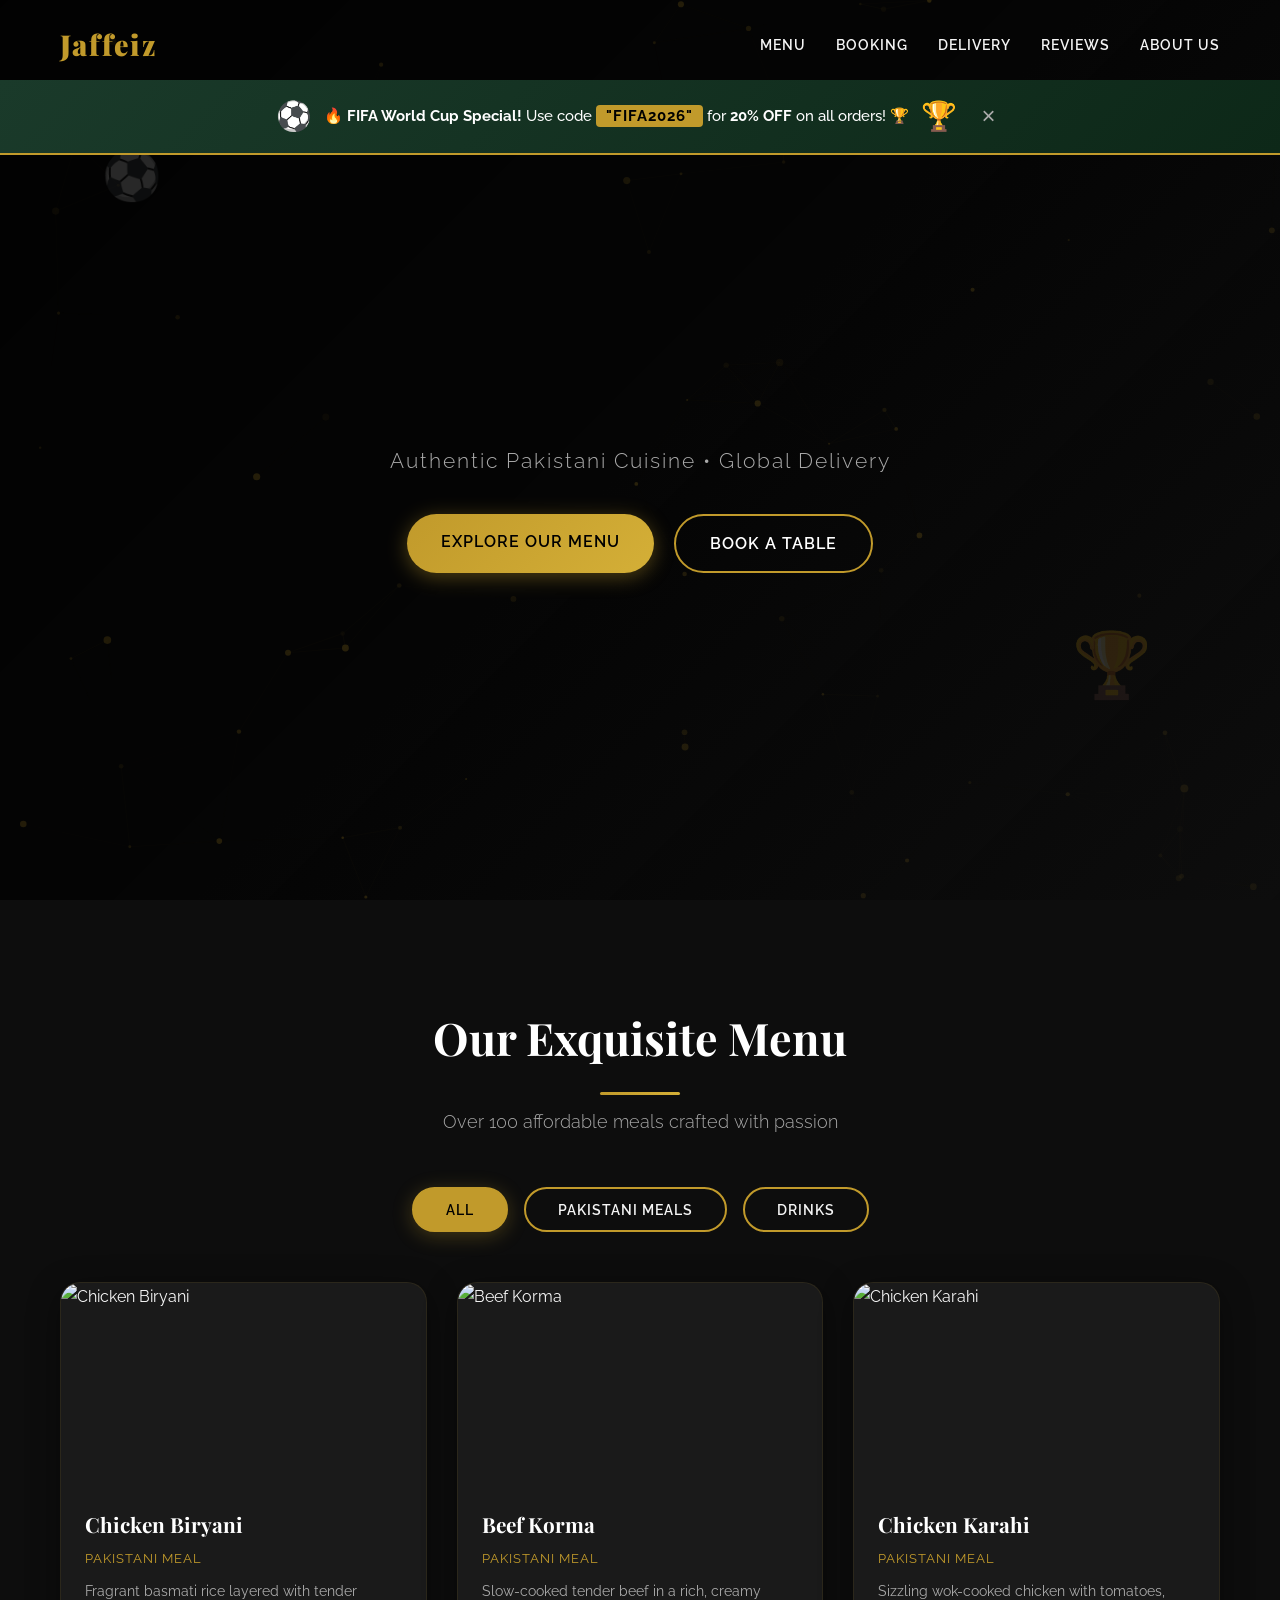
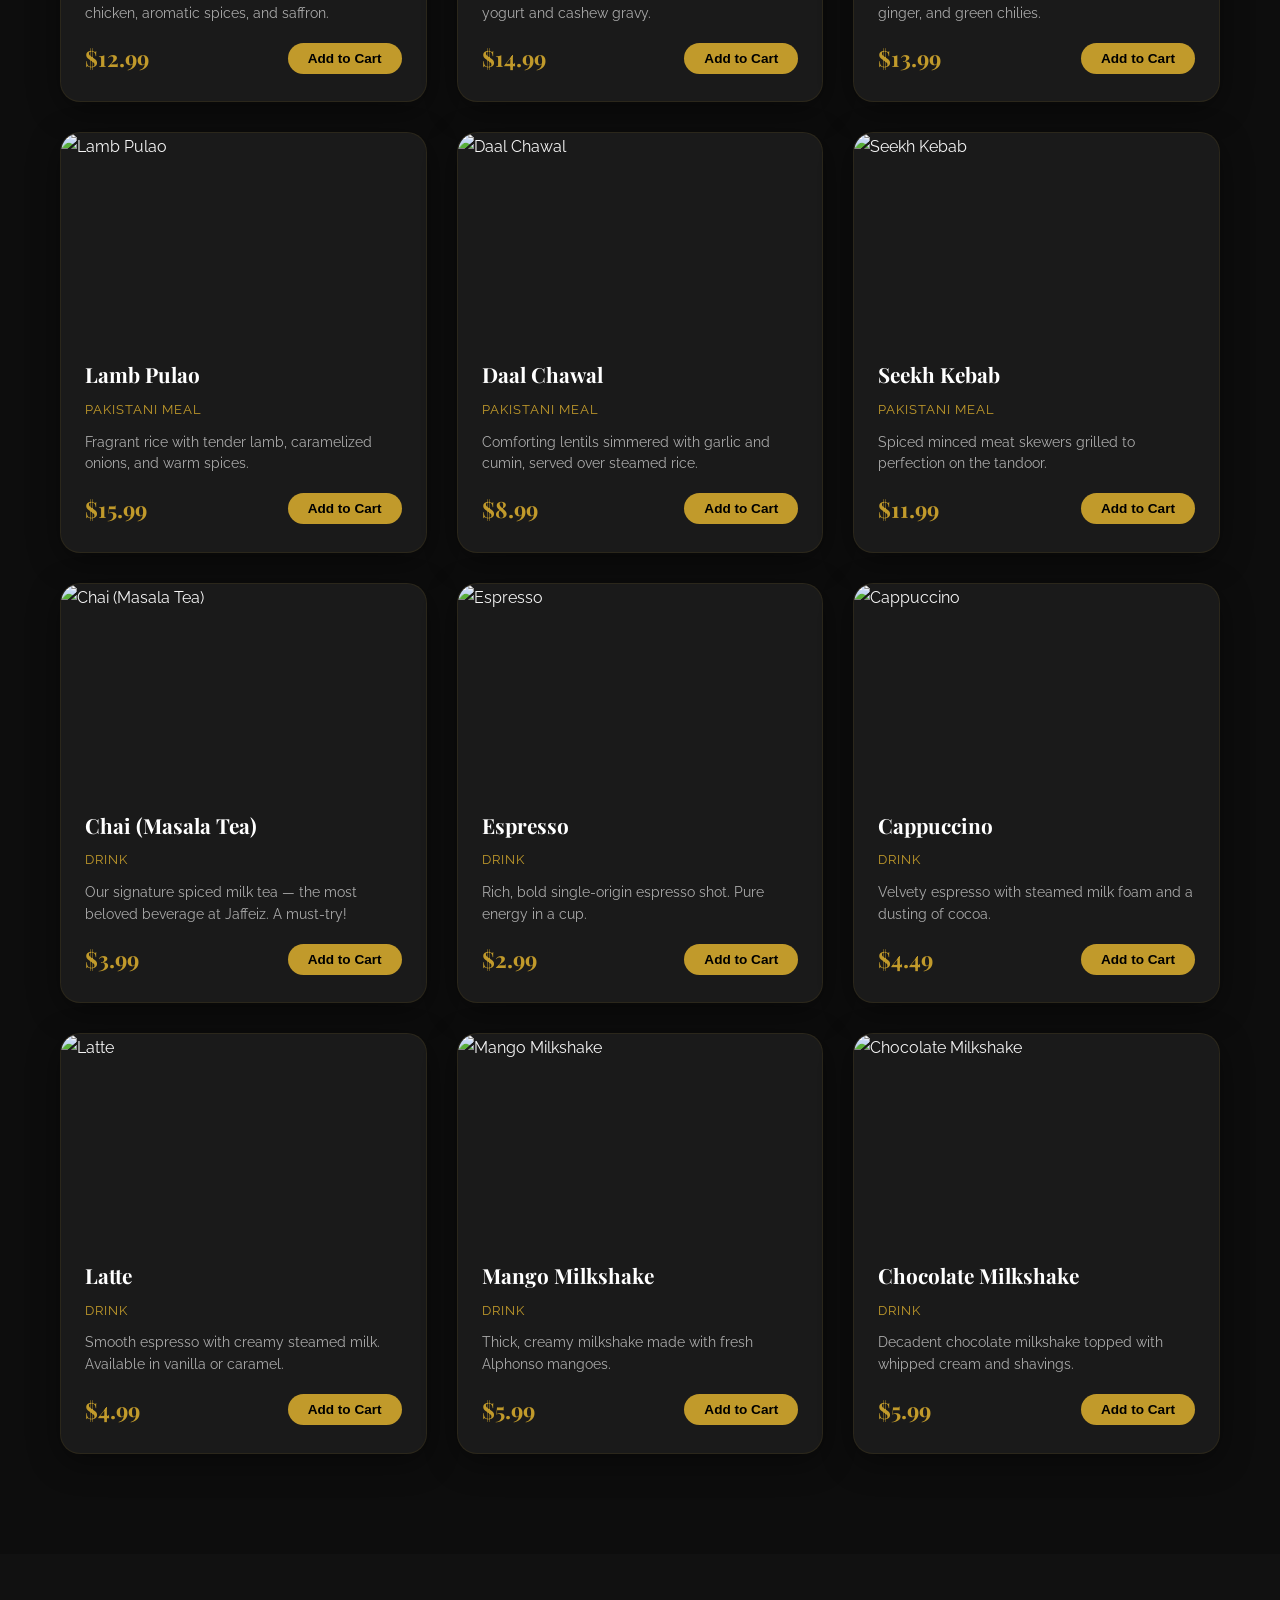
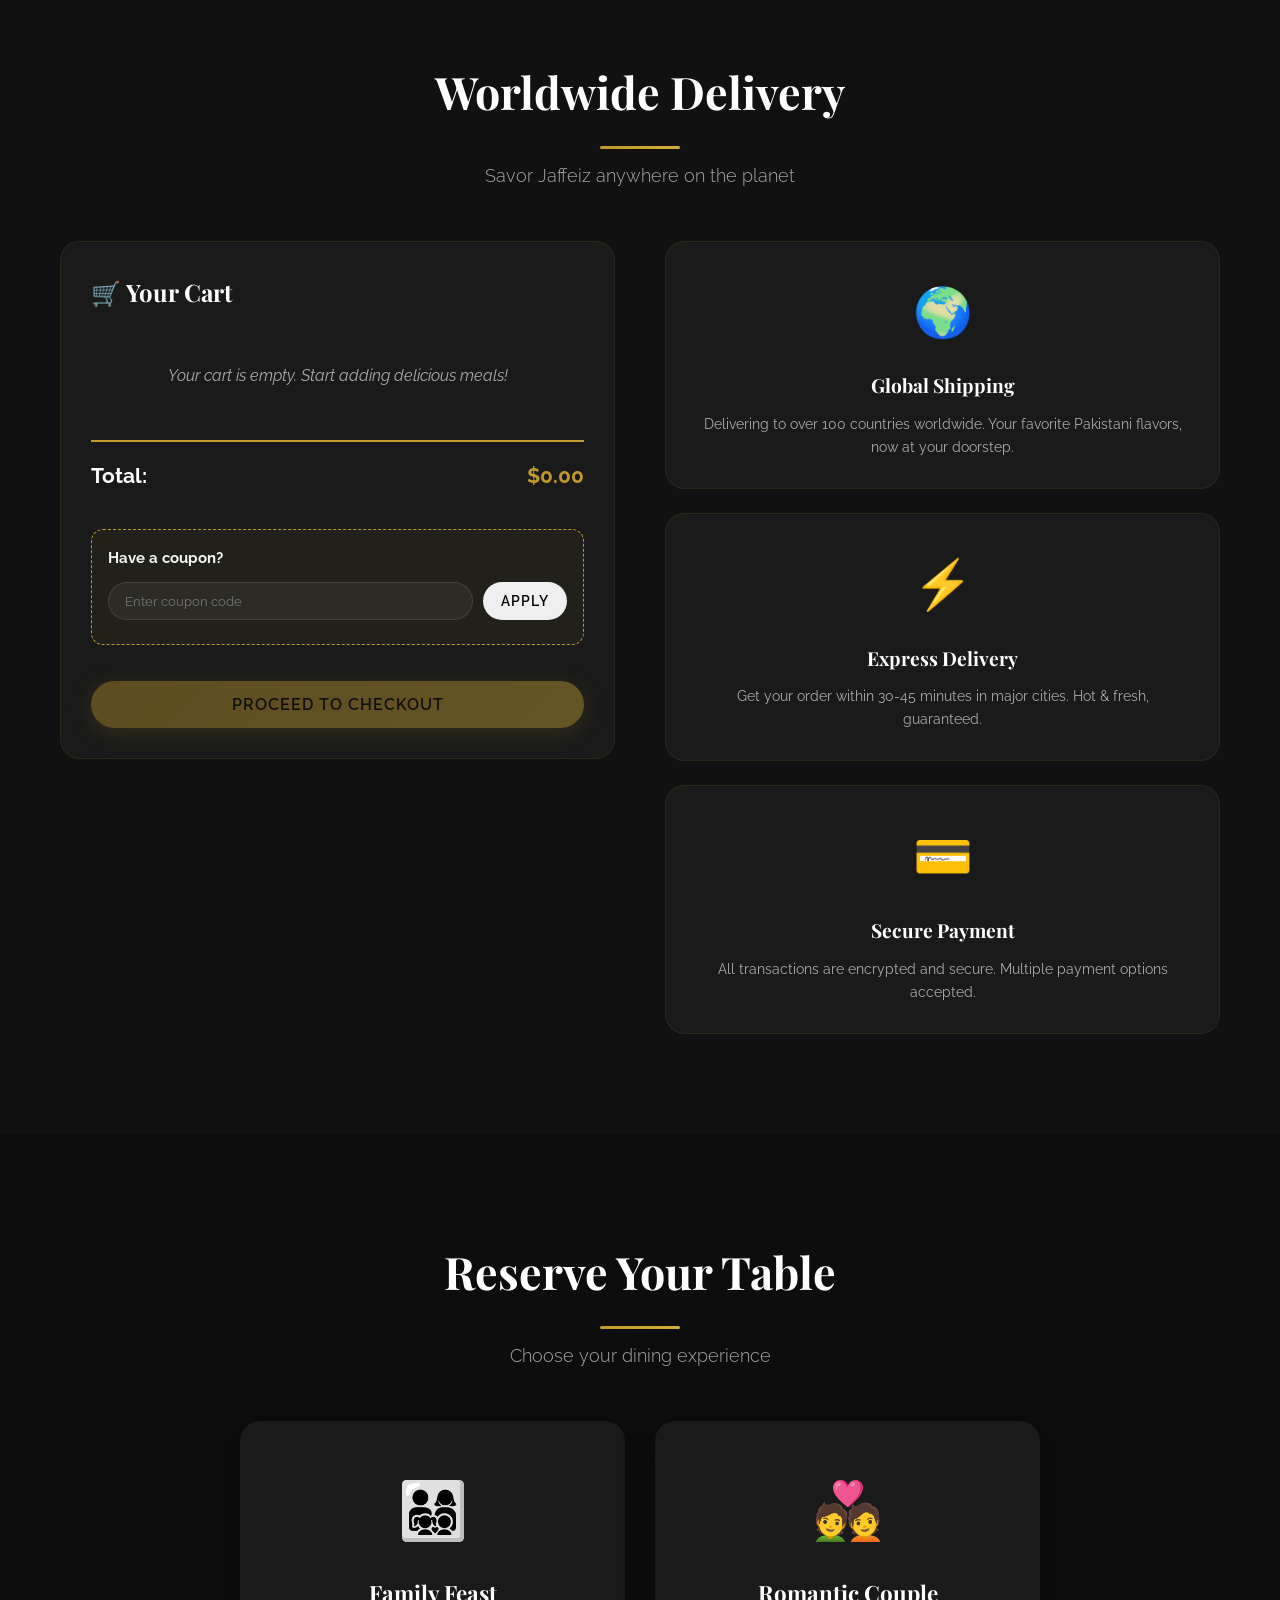
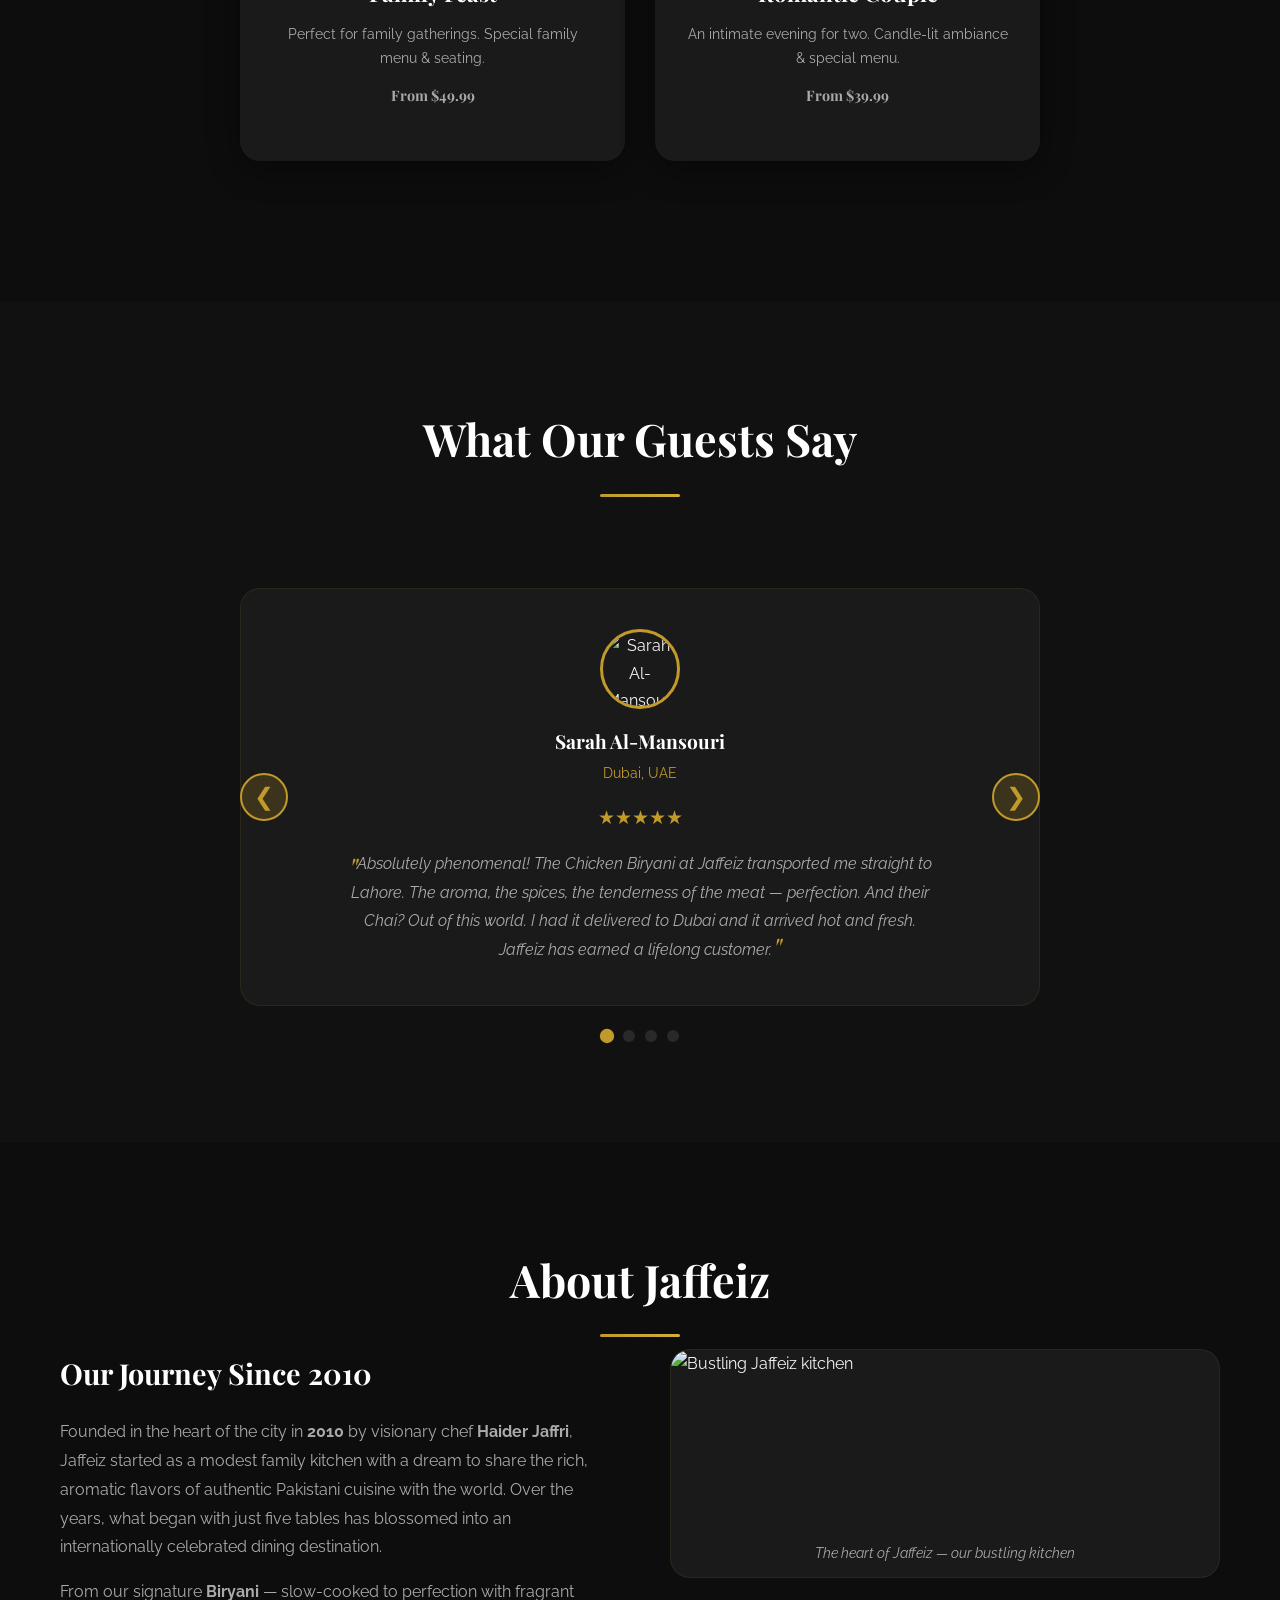
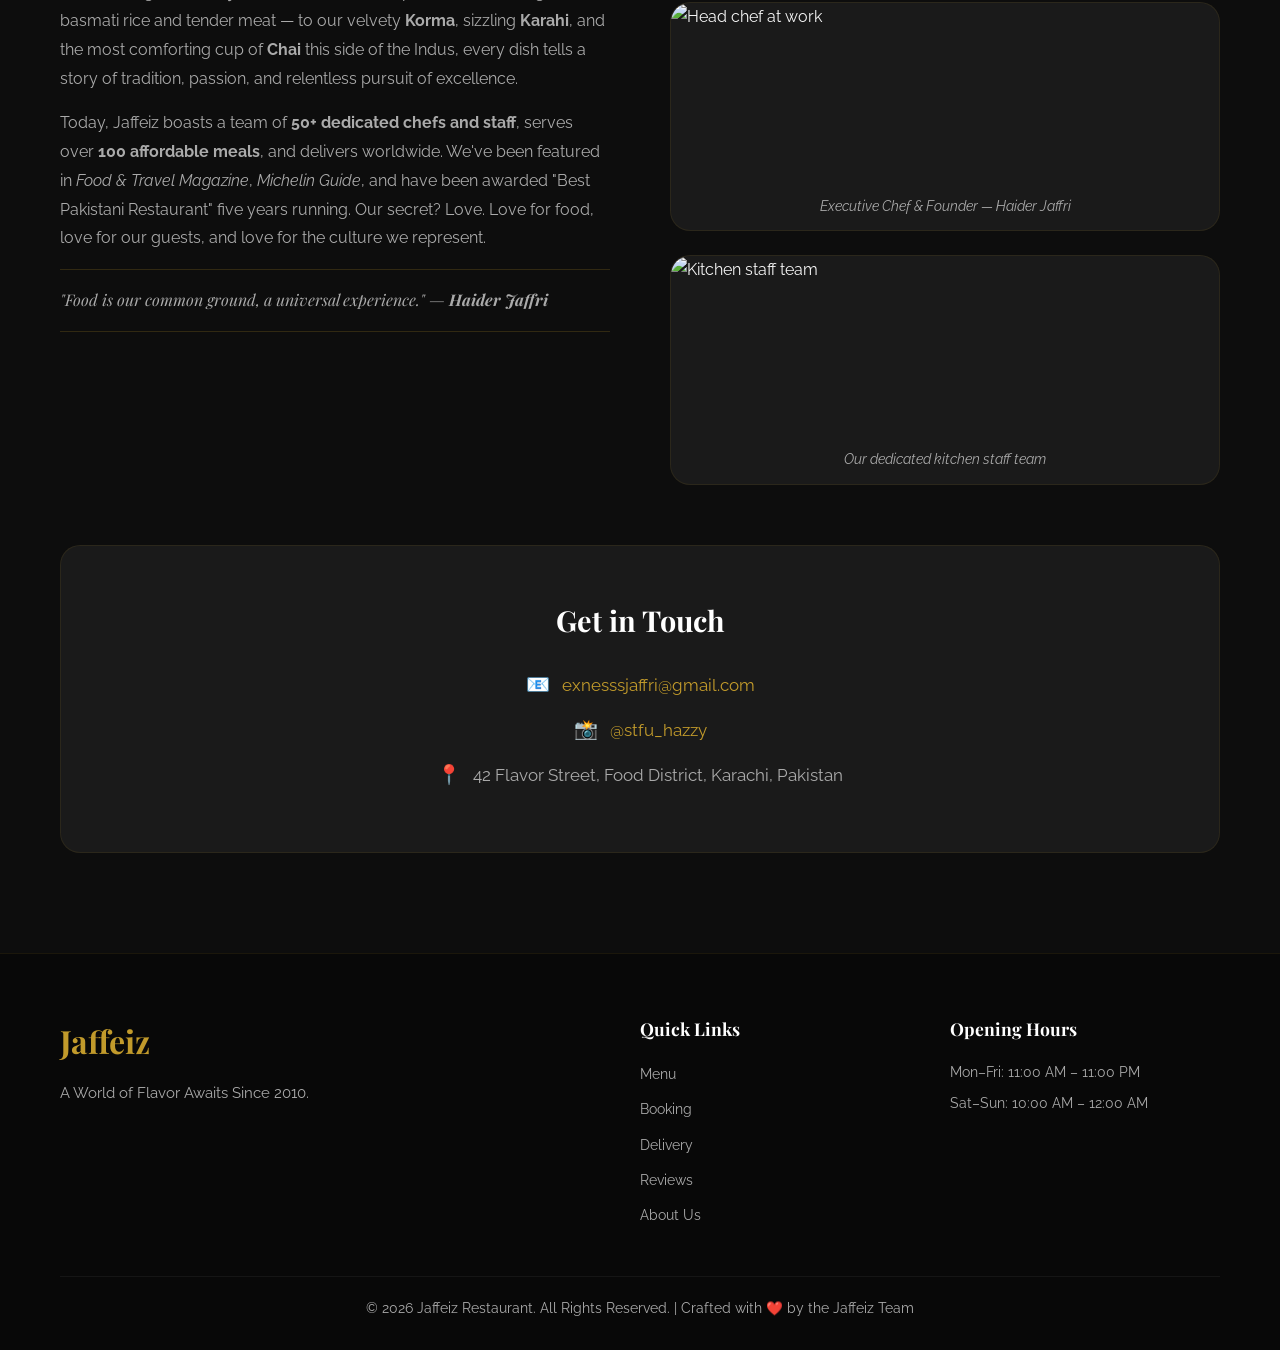
==== index.html @ b6e76df7 "my portfolio" ====
<!DOCTYPE html>
<html lang="en">
<head>
    <meta charset="UTF-8">
    <meta name="viewport" content="width=device-width, initial-scale=1.0">
    <title>Jaffeiz – A World of Flavor Awaits</title>
    <!-- Link to external CSS -->
    <link rel="stylesheet" href="styles.css">
    <!-- Google Fonts for elegant typography -->
    <link rel="preconnect" href="https://fonts.googleapis.com">
    <link rel="preconnect" href="https://fonts.gstatic.com" crossorigin>
    <link href="https://fonts.googleapis.com/css2?family=Playfair+Display:wght@400;700;900&family=Raleway:wght@300;400;600;700&display=swap" rel="stylesheet">
</head>
<body>

    <!-- ============================================================ -->
    <!-- 1. LOADING SCREEN                                             -->
    <!-- ============================================================ -->
    <div id="loading-screen">
        <div class="loader-content">
            <div class="loader-logo">Jaffeiz</div>
            <div class="loader-spinner"></div>
            <p class="loader-text">Serving up excellence...</p>
        </div>
    </div>

    <!-- ============================================================ -->
    <!-- 2. PARTICLE BACKGROUND (Canvas)                               -->
    <!-- ============================================================ -->
    <canvas id="particle-canvas"></canvas>

    <!-- ============================================================ -->
    <!-- 3. STICKY NAVIGATION                                          -->
    <!-- ============================================================ -->
    <nav id="navbar">
        <div class="nav-container">
            <a href="#" class="nav-logo">Jaffeiz</a>
            <ul class="nav-links" id="nav-links">
                <li><a href="#menu" class="nav-link">Menu</a></li>
                <li><a href="#booking" class="nav-link">Booking</a></li>
                <li><a href="#delivery" class="nav-link">Delivery</a></li>
                <li><a href="#reviews" class="nav-link">Reviews</a></li>
                <li><a href="#about" class="nav-link">About Us</a></li>
            </ul>
            <button class="nav-toggle" id="nav-toggle" aria-label="Toggle navigation">
                <span></span><span></span><span></span>
            </button>
        </div>
    </nav>

    <!-- ============================================================ -->
    <!-- 4. FIFA WORLD CUP PROMO BANNER                                -->
    <!-- ============================================================ -->
    <div id="promo-banner">
        <div class="promo-content">
            <span class="promo-icon">⚽</span>
            <p class="promo-text">
                🔥 <strong>FIFA World Cup Special!</strong> Use code <span class="promo-code">"FIFA2026"</span> for <strong>20% OFF</strong> on all orders! 🏆
            </p>
            <span class="promo-icon">🏆</span>
        </div>
        <button class="promo-close" id="promo-close">&times;</button>
    </div>

    <!-- ============================================================ -->
    <!-- 5. HERO SECTION                                               -->
    <!-- ============================================================ -->
    <section id="hero">
        <div class="hero-overlay"></div>
        <div class="hero-content">
            <h1 id="hero-heading"></h1>
            <p class="hero-subtitle fade-in">Authentic Pakistani Cuisine • Global Delivery</p>
            <div class="hero-cta fade-in">
                <a href="#menu" class="btn btn-primary">Explore Our Menu</a>
                <a href="#booking" class="btn btn-secondary">Book a Table</a>
            </div>
        </div>
        <!-- Decorative soccer ball animations -->
        <div class="floating-ball ball-1">⚽</div>
        <div class="floating-ball ball-2">🏆</div>
    </section>

    <!-- ============================================================ -->
    <!-- 6. CATEGORIZED MENU SECTION                                   -->
    <!-- ============================================================ -->
    <section id="menu" class="section">
        <div class="container">
            <h2 class="section-title slide-up">Our Exquisite Menu</h2>
            <p class="section-subtitle slide-up">Over 100 affordable meals crafted with passion</p>

            <!-- Filter Buttons -->
            <div class="filter-buttons fade-in">
                <button class="filter-btn active" data-filter="all">All</button>
                <button class="filter-btn" data-filter="pakistani">Pakistani Meals</button>
                <button class="filter-btn" data-filter="drinks">Drinks</button>
            </div>

            <!-- Menu Grid -->
            <div class="menu-grid" id="menu-grid">
                <!-- Menu items will be injected by JavaScript -->
            </div>
        </div>
    </section>

    <!-- ============================================================ -->
    <!-- 7. GLOBAL DELIVERY & COUPON SYSTEM (Cart)                     -->
    <!-- ============================================================ -->
    <section id="delivery" class="section bg-dark">
        <div class="container">
            <h2 class="section-title slide-up">Worldwide Delivery</h2>
            <p class="section-subtitle slide-up">Savor Jaffeiz anywhere on the planet</p>

            <div class="delivery-wrapper fade-in">
                <!-- Cart Overview -->
                <div class="cart-section">
                    <h3 class="cart-title">🛒 Your Cart</h3>
                    <div id="cart-items">
                        <p class="cart-empty">Your cart is empty. Start adding delicious meals!</p>
                    </div>
                    <div class="cart-total" id="cart-total">
                        <span>Total:</span>
                        <span id="total-price">$0.00</span>
                    </div>

                    <!-- Coupon System -->
                    <div class="coupon-section">
                        <h4>Have a coupon?</h4>
                        <div class="coupon-input-group">
                            <input type="text" id="coupon-input" placeholder="Enter coupon code" />
                            <button id="apply-coupon" class="btn btn-small">Apply</button>
                        </div>
                        <p id="coupon-message" class="coupon-message"></p>
                    </div>

                    <button id="checkout-btn" class="btn btn-primary" disabled>Proceed to Checkout</button>
                </div>

                <!-- Delivery Info -->
                <div class="delivery-info">
                    <div class="delivery-card">
                        <div class="delivery-icon">🌍</div>
                        <h4>Global Shipping</h4>
                        <p>Delivering to over 100 countries worldwide. Your favorite Pakistani flavors, now at your doorstep.</p>
                    </div>
                    <div class="delivery-card">
                        <div class="delivery-icon">⚡</div>
                        <h4>Express Delivery</h4>
                        <p>Get your order within 30-45 minutes in major cities. Hot & fresh, guaranteed.</p>
                    </div>
                    <div class="delivery-card">
                        <div class="delivery-icon">💳</div>
                        <h4>Secure Payment</h4>
                        <p>All transactions are encrypted and secure. Multiple payment options accepted.</p>
                    </div>
                </div>
            </div>
        </div>
    </section>

    <!-- ============================================================ -->
    <!-- 8. TABLE BOOKING & BILLING SECTION                            -->
    <!-- ============================================================ -->
    <section id="booking" class="section">
        <div class="container">
            <h2 class="section-title slide-up">Reserve Your Table</h2>
            <p class="section-subtitle slide-up">Choose your dining experience</p>

            <div class="booking-wrapper fade-in">
                <!-- Booking Type Selection -->
                <div class="booking-types">
                    <div class="booking-type-card" data-type="family">
                        <div class="booking-icon">👨‍👩‍👧‍👦</div>
                        <h3>Family Feast</h3>
                        <p>Perfect for family gatherings. Special family menu & seating.</p>
                        <p class="booking-price">From $49.99</p>
                    </div>
                    <div class="booking-type-card" data-type="romantic">
                        <div class="booking-icon">💑</div>
                        <h3>Romantic Couple</h3>
                        <p>An intimate evening for two. Candle-lit ambiance & special menu.</p>
                        <p class="booking-price">From $39.99</p>
                    </div>
                </div>

                <!-- Booking Form -->
                <div class="booking-form-wrapper" id="booking-form-wrapper" style="display: none;">
                    <h3 id="booking-form-title">Book Your Experience</h3>
                    <form id="booking-form">
                        <input type="hidden" id="booking-type" name="booking-type" />
                        <div class="form-row">
                            <div class="form-group">
                                <label for="book-name">Full Name</label>
                                <input type="text" id="book-name" name="name" placeholder="Enter your full name" required />
                            </div>
                            <div class="form-group">
                                <label for="book-email">Email Address</label>
                                <input type="email" id="book-email" name="email" placeholder="your@email.com" required />
                            </div>
                        </div>
                        <div class="form-row">
                            <div class="form-group">
                                <label for="book-date">Date</label>
                                <input type="date" id="book-date" name="date" required />
                            </div>
                            <div class="form-group">
                                <label for="book-time">Time</label>
                                <input type="time" id="book-time" name="time" required />
                            </div>
                        </div>
                        <div class="form-row">
                            <div class="form-group">
                                <label for="book-guests">Number of Guests</label>
                                <input type="number" id="book-guests" name="guests" min="1" max="20" value="2" required />
                            </div>
                            <div class="form-group">
                                <label for="book-phone">Phone Number</label>
                                <input type="tel" id="book-phone" name="phone" placeholder="+1 (555) 000-0000" required />
                            </div>
                        </div>
                        <div class="form-group">
                            <label for="book-special">Special Requests (optional)</label>
                            <textarea id="book-special" name="special" rows="3" placeholder="Any dietary requirements or special occasions?"></textarea>
                        </div>
                        <button type="submit" class="btn btn-primary">Proceed to Billing</button>
                    </form>
                </div>

                <!-- Billing / Checkout Form -->
                <div class="billing-form-wrapper" id="billing-form-wrapper" style="display: none;">
                    <h3>Complete Your Payment</h3>
                    <form id="billing-form">
                        <div class="form-row">
                            <div class="form-group">
                                <label for="billing-name">Cardholder Name</label>
                                <input type="text" id="billing-name" name="card-name" placeholder="Name on card" required />
                            </div>
                            <div class="form-group">
                                <label for="billing-card">Card Number</label>
                                <input type="text" id="billing-card" name="card-number" placeholder="1234 5678 9012 3456" maxlength="19" required />
                            </div>
                        </div>
                        <div class="form-row">
                            <div class="form-group">
                                <label for="billing-expiry">Expiry Date</label>
                                <input type="text" id="billing-expiry" name="expiry" placeholder="MM/YY" maxlength="5" required />
                            </div>
                            <div class="form-group">
                                <label for="billing-cvv">CVV</label>
                                <input type="text" id="billing-cvv" name="cvv" placeholder="123" maxlength="4" required />
                            </div>
                        </div>
                        <div class="billing-summary">
                            <p><strong>Booking:</strong> <span id="billing-summary-type"></span></p>
                            <p><strong>Date:</strong> <span id="billing-summary-date"></span></p>
                            <p><strong>Guests:</strong> <span id="billing-summary-guests"></span></p>
                            <p><strong>Total:</strong> <span id="billing-summary-total"></span></p>
                        </div>
                        <button type="submit" class="btn btn-primary">Pay Now — $<span id="billing-amount">49.99</span></button>
                        <button type="button" id="billing-back" class="btn btn-secondary">← Back</button>
                    </form>
                </div>
            </div>
        </div>
    </section>

    <!-- ============================================================ -->
    <!-- 9. FAKE REVIEWS SECTION (Carousel)                            -->
    <!-- ============================================================ -->
    <section id="reviews" class="section bg-dark">
        <div class="container">
            <h2 class="section-title slide-up">What Our Guests Say</h2>
            <p class="section-subtitle slide-up">Real experiences from our valued customers</p>

            <div class="reviews-carousel fade-in">
                <div class="reviews-track" id="reviews-track">
                    <!-- Reviews will be injected by JavaScript -->
                </div>
                <button class="review-nav review-prev" id="review-prev">❮</button>
                <button class="review-nav review-next" id="review-next">❯</button>
            </div>
            <div class="review-dots" id="review-dots"></div>
        </div>
    </section>

    <!-- ============================================================ -->
    <!-- 10. ABOUT US SECTION                                          -->
    <!-- ============================================================ -->
    <section id="about" class="section">
        <div class="container">
            <h2 class="section-title slide-up">About Jaffeiz</h2>

            <div class="about-wrapper">
                <!-- History -->
                <div class="about-text fade-in">
                    <h3>Our Journey Since 2010</h3>
                    <p>
                        Founded in the heart of the city in <strong>2010</strong> by visionary chef <strong>Haider Jaffri</strong>, 
                        Jaffeiz started as a modest family kitchen with a dream to share the rich, aromatic flavors of authentic 
                        Pakistani cuisine with the world. Over the years, what began with just five tables has blossomed into 
                        an internationally celebrated dining destination.
                    </p>
                    <p>
                        From our signature <strong>Biryani</strong> — slow-cooked to perfection with fragrant basmati rice and 
                        tender meat — to our velvety <strong>Korma</strong>, sizzling <strong>Karahi</strong>, and the most 
                        comforting cup of <strong>Chai</strong> this side of the Indus, every dish tells a story of tradition, 
                        passion, and relentless pursuit of excellence.
                    </p>
                    <p>
                        Today, Jaffeiz boasts a team of <strong>50+ dedicated chefs and staff</strong>, serves over 
                        <strong>100 affordable meals</strong>, and delivers worldwide. We've been featured in <em>Food & Travel 
                        Magazine</em>, <em>Michelin Guide</em>, and have been awarded "Best Pakistani Restaurant" five years 
                        running. Our secret? Love. Love for food, love for our guests, and love for the culture we represent.
                    </p>
                    <p class="about-quote">"Food is our common ground, a universal experience." — <strong>Haider Jaffri</strong></p>
                </div>

                <!-- Visuals: Kitchen & Staff -->
                <div class="about-visuals fade-in">
                    <div class="about-image-card">
                        <img src="https://images.unsplash.com/photo-1555396273-367ea4eb4db5?w=600&q=80" alt="Bustling Jaffeiz kitchen" loading="lazy" />
                        <p class="image-caption">The heart of Jaffeiz — our bustling kitchen</p>
                    </div>
                    <div class="about-image-card">
                        <img src="https://images.unsplash.com/photo-1577219491135-ce391730fb2c?w=600&q=80" alt="Head chef at work" loading="lazy" />
                        <p class="image-caption">Executive Chef & Founder — Haider Jaffri</p>
                    </div>
                    <div class="about-image-card">
                        <img src="https://images.unsplash.com/photo-1581299894007-aaa50297cf16?w=600&q=80" alt="Kitchen staff team" loading="lazy" />
                        <p class="image-caption">Our dedicated kitchen staff team</p>
                    </div>
                </div>
            </div>

            <!-- Contact Info -->
            <div class="contact-info fade-in">
                <h3>Get in Touch</h3>
                <div class="contact-details">
                    <p><span class="contact-icon">📧</span> <a href="mailto:exnesssjaffri@gmail.com">exnesssjaffri@gmail.com</a></p>
                    <p><span class="contact-icon">📸</span> <a href="https://instagram.com/stfu_hazzy" target="_blank" rel="noopener">@stfu_hazzy</a></p>
                    <p><span class="contact-icon">📍</span> 42 Flavor Street, Food District, Karachi, Pakistan</p>
                </div>
            </div>
        </div>
    </section>

    <!-- ============================================================ -->
    <!-- 11. FOOTER                                                    -->
    <!-- ============================================================ -->
    <footer id="footer">
        <div class="container">
            <div class="footer-content">
                <div class="footer-brand">
                    <h3>Jaffeiz</h3>
                    <p>A World of Flavor Awaits Since 2010.</p>
                </div>
                <div class="footer-links">
                    <h4>Quick Links</h4>
                    <ul>
                        <li><a href="#menu">Menu</a></li>
                        <li><a href="#booking">Booking</a></li>
                        <li><a href="#delivery">Delivery</a></li>
                        <li><a href="#reviews">Reviews</a></li>
                        <li><a href="#about">About Us</a></li>
                    </ul>
                </div>
                <div class="footer-hours">
                    <h4>Opening Hours</h4>
                    <p>Mon–Fri: 11:00 AM – 11:00 PM</p>
                    <p>Sat–Sun: 10:00 AM – 12:00 AM</p>
                </div>
            </div>
            <div class="footer-bottom">
                <p>&copy; 2026 Jaffeiz Restaurant. All Rights Reserved. | Crafted with ❤️ by the Jaffeiz Team</p>
            </div>
        </div>
    </footer>

    <!-- ============================================================ -->
    <!-- 12. SUCCESS MODAL                                             -->
    <!-- ============================================================ -->
    <div id="success-modal" class="modal-overlay" style="display: none;">
        <div class="modal-content">
            <div class="modal-icon">✅</div>
            <h2>Payment Successful!</h2>
            <p>A confirmation email has been sent to your email address regarding your table booking.</p>
            <button id="modal-close" class="btn btn-primary">Great, Thanks!</button>
        </div>
    </div>

    <!-- Link to external JavaScript -->
    <script src="script.js"></script>
</body>
</html>
---- styles.css ----
/* ================================================================
   JAFFEIZ RESTAURANT — Complete Stylesheet
   ================================================================
   Theme: Elegant, Premium, Professional with FIFA World Cup festivity
   Fonts: Playfair Display (headings) + Raleway (body)
   ================================================================ */

/* ---- CSS Variables / Design Tokens ---- */
:root {
    --color-primary: #c19a2b;        /* Gold accent — FIFA trophy inspired */
    --color-primary-dark: #9e7d1f;
    --color-primary-light: #e8c84a;
    --color-secondary: #1a3a2a;      /* Deep green — soccer field inspired */
    --color-secondary-light: #2d5a3f;
    --color-accent: #d4af37;         /* Rich gold */
    --color-bg-dark: #0d0d0d;
    --color-bg-section: #111;
    --color-bg-card: #1a1a1a;
    --color-text: #f5f5f5;
    --color-text-muted: #aaa;
    --color-white: #fff;
    --color-black: #000;
    --color-overlay: rgba(0, 0, 0, 0.7);
    --color-success: #28a745;
    --color-error: #dc3545;
    --font-heading: 'Playfair Display', serif;
    --font-body: 'Raleway', sans-serif;
    --transition: 0.3s ease;
    --shadow: 0 8px 32px rgba(0, 0, 0, 0.4);
    --shadow-hover: 0 12px 48px rgba(0, 0, 0, 0.6);
    --radius: 12px;
    --radius-lg: 20px;
}

/* ---- Reset & Base ---- */
*,
*::before,
*::after {
    margin: 0;
    padding: 0;
    box-sizing: border-box;
}

html {
    scroll-behavior: smooth;
    font-size: 16px;
}

body {
    font-family: var(--font-body);
    background-color: var(--color-bg-dark);
    color: var(--color-text);
    line-height: 1.7;
    overflow-x: hidden;
    position: relative;
}

a {
    text-decoration: none;
    color: inherit;
}

ul {
    list-style: none;
}

img {
    max-width: 100%;
    height: auto;
    display: block;
}

/* ---- Container ---- */
.container {
    width: 100%;
    max-width: 1200px;
    margin: 0 auto;
    padding: 0 20px;
}

/* ---- Section ---- */
.section {
    padding: 100px 0;
    position: relative;
    z-index: 1;
}

.section-title {
    font-family: var(--font-heading);
    font-size: 2.8rem;
    font-weight: 700;
    text-align: center;
    margin-bottom: 12px;
    color: var(--color-white);
    position: relative;
}

.section-title::after {
    content: '';
    display: block;
    width: 80px;
    height: 3px;
    background: linear-gradient(90deg, var(--color-primary), var(--color-accent));
    margin: 16px auto 0;
    border-radius: 2px;
}

.section-subtitle {
    text-align: center;
    font-size: 1.1rem;
    color: var(--color-text-muted);
    margin-bottom: 50px;
    font-weight: 300;
}

.bg-dark {
    background-color: var(--color-bg-section);
}

/* ---- Buttons ---- */
.btn {
    display: inline-block;
    padding: 14px 34px;
    font-family: var(--font-body);
    font-size: 1rem;
    font-weight: 600;
    border: none;
    border-radius: 50px;
    cursor: pointer;
    transition: var(--transition);
    text-transform: uppercase;
    letter-spacing: 1px;
}

.btn-primary {
    background: linear-gradient(135deg, var(--color-primary), var(--color-accent));
    color: var(--color-black);
    box-shadow: 0 4px 20px rgba(193, 154, 43, 0.4);
}

.btn-primary:hover {
    transform: translateY(-3px);
    box-shadow: 0 8px 30px rgba(193, 154, 43, 0.6);
}

.btn-secondary {
    background: transparent;
    color: var(--color-white);
    border: 2px solid var(--color-primary);
}

.btn-secondary:hover {
    background: var(--color-primary);
    color: var(--color-black);
    transform: translateY(-3px);
}

.btn-small {
    padding: 8px 18px;
    font-size: 0.85rem;
}

/* ================================================================
   1. LOADING SCREEN
   ================================================================ */
#loading-screen {
    position: fixed;
    top: 0;
    left: 0;
    width: 100%;
    height: 100%;
    background: var(--color-bg-dark);
    display: flex;
    align-items: center;
    justify-content: center;
    z-index: 10000;
    transition: opacity 0.6s ease, visibility 0.6s ease;
}

#loading-screen.hidden {
    opacity: 0;
    visibility: hidden;
}

.loader-content {
    text-align: center;
}

.loader-logo {
    font-family: var(--font-heading);
    font-size: 3.5rem;
    font-weight: 900;
    color: var(--color-primary);
    letter-spacing: 4px;
    margin-bottom: 24px;
    animation: pulse-logo 1.5s ease-in-out infinite;
}

@keyframes pulse-logo {
    0%, 100% { transform: scale(1); opacity: 1; }
    50% { transform: scale(1.05); opacity: 0.8; }
}

.loader-spinner {
    width: 50px;
    height: 50px;
    border: 4px solid var(--color-bg-card);
    border-top: 4px solid var(--color-primary);
    border-radius: 50%;
    margin: 0 auto 20px;
    animation: spin 1s linear infinite;
}

@keyframes spin {
    0% { transform: rotate(0deg); }
    100% { transform: rotate(360deg); }
}

.loader-text {
    font-size: 1rem;
    color: var(--color-text-muted);
    letter-spacing: 2px;
    animation: fade-blink 1.5s ease-in-out infinite;
}

@keyframes fade-blink {
    0%, 100% { opacity: 0.5; }
    50% { opacity: 1; }
}

/* ================================================================
   2. PARTICLE CANVAS BACKGROUND
   ================================================================ */
#particle-canvas {
    position: fixed;
    top: 0;
    left: 0;
    width: 100%;
    height: 100%;
    z-index: 0;
    pointer-events: none;
}

/* ================================================================
   3. STICKY NAVIGATION
   ================================================================ */
#navbar {
    position: fixed;
    top: 0;
    left: 0;
    width: 100%;
    z-index: 1000;
    background: transparent;
    padding: 20px 0;
    transition: var(--transition);
}

#navbar.scrolled {
    background: rgba(13, 13, 13, 0.98);
    backdrop-filter: blur(20px);
    -webkit-backdrop-filter: blur(20px);
    padding: 12px 0;
    box-shadow: 0 4px 30px rgba(0, 0, 0, 0.5);
}

.nav-container {
    max-width: 1200px;
    margin: 0 auto;
    padding: 0 20px;
    display: flex;
    align-items: center;
    justify-content: space-between;
}

.nav-logo {
    font-family: var(--font-heading);
    font-size: 1.8rem;
    font-weight: 900;
    color: var(--color-primary);
    letter-spacing: 2px;
}

.nav-links {
    display: flex;
    align-items: center;
    gap: 30px;
}

.nav-link {
    font-size: 0.9rem;
    font-weight: 600;
    color: var(--color-text);
    text-transform: uppercase;
    letter-spacing: 1px;
    position: relative;
    padding: 4px 0;
    transition: var(--transition);
}

.nav-link::after {
    content: '';
    position: absolute;
    bottom: 0;
    left: 0;
    width: 0;
    height: 2px;
    background: var(--color-primary);
    transition: var(--transition);
}

.nav-link:hover::after,
.nav-link.active::after {
    width: 100%;
}

.nav-link:hover {
    color: var(--color-primary);
}

/* Mobile Nav Toggle */
.nav-toggle {
    display: none;
    flex-direction: column;
    gap: 5px;
    background: none;
    border: none;
    cursor: pointer;
    padding: 4px;
}

.nav-toggle span {
    display: block;
    width: 28px;
    height: 2px;
    background: var(--color-white);
    transition: var(--transition);
}

.nav-toggle.active span:nth-child(1) {
    transform: rotate(45deg) translate(5px, 5px);
}

.nav-toggle.active span:nth-child(2) {
    opacity: 0;
}

.nav-toggle.active span:nth-child(3) {
    transform: rotate(-45deg) translate(5px, -5px);
}

/* ================================================================
   4. FIFA WORLD CUP PROMO BANNER
   ================================================================ */
#promo-banner {
    position: fixed;
    top: 80px;
    left: 0;
    width: 100%;
    z-index: 999;
    background: linear-gradient(135deg, #1a3a2a, #0d2818);
    padding: 12px 20px;
    display: flex;
    align-items: center;
    justify-content: center;
    gap: 16px;
    border-bottom: 2px solid var(--color-primary);
    animation: slide-down 0.5s ease;
    transition: transform 0.4s ease, opacity 0.4s ease;
}

#promo-banner.hidden {
    transform: translateY(-100%);
    opacity: 0;
}

@keyframes slide-down {
    from { transform: translateY(-100%); }
    to { transform: translateY(0); }
}

.promo-content {
    display: flex;
    align-items: center;
    gap: 12px;
}

.promo-icon {
    font-size: 1.8rem;
    animation: bounce 2s ease-in-out infinite;
}

@keyframes bounce {
    0%, 100% { transform: translateY(0); }
    50% { transform: translateY(-6px); }
}

.promo-text {
    font-size: 0.95rem;
    color: var(--color-white);
    font-weight: 500;
}

.promo-code {
    background: var(--color-primary);
    color: var(--color-black);
    padding: 2px 10px;
    border-radius: 4px;
    font-weight: 700;
    letter-spacing: 1px;
}

.promo-close {
    background: none;
    border: none;
    color: var(--color-text-muted);
    font-size: 1.5rem;
    cursor: pointer;
    transition: var(--transition);
    padding: 0 8px;
}

.promo-close:hover {
    color: var(--color-white);
}

/* ================================================================
   5. HERO SECTION
   ================================================================ */
#hero {
    min-height: 100vh;
    display: flex;
    align-items: center;
    justify-content: center;
    position: relative;
    background: url('https://images.unsplash.com/photo-1414235077428-338989a2e8c0?w=1920&q=80') center/cover no-repeat fixed;
    overflow: hidden;
    z-index: 1;
}

.hero-overlay {
    position: absolute;
    top: 0;
    left: 0;
    width: 100%;
    height: 100%;
    background: linear-gradient(135deg, rgba(0,0,0,0.85) 0%, rgba(0,0,0,0.6) 50%, rgba(13,13,13,0.85) 100%);
    z-index: 1;
}

.hero-content {
    position: relative;
    z-index: 2;
    text-align: center;
    padding: 0 20px;
    max-width: 800px;
}

#hero-heading {
    font-family: var(--font-heading);
    font-size: 3.8rem;
    font-weight: 900;
    color: var(--color-white);
    margin-bottom: 16px;
    min-height: 100px;
    text-shadow: 0 4px 20px rgba(0,0,0,0.5);
}

.hero-subtitle {
    font-size: 1.3rem;
    color: var(--color-text-muted);
    margin-bottom: 36px;
    font-weight: 300;
    letter-spacing: 2px;
}

.hero-cta {
    display: flex;
    gap: 20px;
    justify-content: center;
    flex-wrap: wrap;
}

/* Floating soccer balls */
.floating-ball {
    position: absolute;
    font-size: 3rem;
    z-index: 2;
    opacity: 0.15;
    animation: float-around 12s ease-in-out infinite;
    pointer-events: none;
}

.ball-1 {
    top: 15%;
    left: 8%;
    animation-delay: 0s;
}

.ball-2 {
    bottom: 20%;
    right: 10%;
    font-size: 4rem;
    animation-delay: 4s;
}

@keyframes float-around {
    0%, 100% { transform: translate(0, 0) rotate(0deg); }
    25% { transform: translate(30px, -30px) rotate(90deg); }
    50% { transform: translate(-20px, 20px) rotate(180deg); }
    75% { transform: translate(20px, -20px) rotate(270deg); }
}

/* ================================================================
   6. CATEGORIZED MENU SECTION
   ================================================================ */
.filter-buttons {
    display: flex;
    justify-content: center;
    gap: 16px;
    margin-bottom: 50px;
    flex-wrap: wrap;
}

.filter-btn {
    padding: 12px 32px;
    font-family: var(--font-body);
    font-size: 0.9rem;
    font-weight: 600;
    border: 2px solid var(--color-primary);
    background: transparent;
    color: var(--color-text);
    border-radius: 50px;
    cursor: pointer;
    transition: var(--transition);
    text-transform: uppercase;
    letter-spacing: 1px;
}

.filter-btn:hover,
.filter-btn.active {
    background: var(--color-primary);
    color: var(--color-black);
    box-shadow: 0 4px 20px rgba(193, 154, 43, 0.3);
}

.menu-grid {
    display: grid;
    grid-template-columns: repeat(auto-fill, minmax(280px, 1fr));
    gap: 30px;
}

/* Menu Item Card */
.menu-item {
    background: var(--color-bg-card);
    border-radius: var(--radius-lg);
    overflow: hidden;
    transition: var(--transition);
    cursor: pointer;
    box-shadow: var(--shadow);
    border: 1px solid rgba(193, 154, 43, 0.1);
    animation: fadeInUp 0.6s ease forwards;
    opacity: 0;
}

.menu-item:hover {
    transform: translateY(-8px) scale(1.02);
    box-shadow: var(--shadow-hover);
    border-color: var(--color-primary);
}

.menu-item-image {
    width: 100%;
    height: 200px;
    object-fit: cover;
    transition: var(--transition);
}

.menu-item:hover .menu-item-image {
    transform: scale(1.1);
}

.menu-item-info {
    padding: 24px;
}

.menu-item-name {
    font-family: var(--font-heading);
    font-size: 1.3rem;
    font-weight: 700;
    margin-bottom: 6px;
    color: var(--color-white);
}

.menu-item-category {
    font-size: 0.8rem;
    color: var(--color-primary);
    text-transform: uppercase;
    letter-spacing: 1px;
    margin-bottom: 10px;
}

.menu-item-description {
    font-size: 0.9rem;
    color: var(--color-text-muted);
    margin-bottom: 16px;
    line-height: 1.5;
}

.menu-item-footer {
    display: flex;
    align-items: center;
    justify-content: space-between;
}

.menu-item-price {
    font-family: var(--font-heading);
    font-size: 1.4rem;
    font-weight: 700;
    color: var(--color-primary);
}

.add-to-cart-btn {
    padding: 8px 20px;
    background: var(--color-primary);
    color: var(--color-black);
    border: none;
    border-radius: 50px;
    font-weight: 700;
    font-size: 0.85rem;
    cursor: pointer;
    transition: var(--transition);
}

.add-to-cart-btn:hover {
    background: var(--color-primary-light);
    transform: scale(1.05);
}

/* Floating animation on hover */
.menu-item:hover .menu-item-image {
    animation: float-image 2s ease-in-out infinite;
}

@keyframes float-image {
    0%, 100% { transform: translateY(0) scale(1.1); }
    50% { transform: translateY(-10px) scale(1.1); }
}

@keyframes fadeInUp {
    from { opacity: 0; transform: translateY(40px); }
    to { opacity: 1; transform: translateY(0); }
}

/* ================================================================
   7. DELIVERY & CART SECTION
   ================================================================ */
.delivery-wrapper {
    display: grid;
    grid-template-columns: 1fr 1fr;
    gap: 50px;
    align-items: start;
}

/* Cart */
.cart-section {
    background: var(--color-bg-card);
    border-radius: var(--radius-lg);
    padding: 30px;
    border: 1px solid rgba(193, 154, 43, 0.1);
}

.cart-title {
    font-family: var(--font-heading);
    font-size: 1.5rem;
    margin-bottom: 20px;
    color: var(--color-white);
}

#cart-items {
    margin-bottom: 20px;
    max-height: 300px;
    overflow-y: auto;
}

.cart-item {
    display: flex;
    align-items: center;
    justify-content: space-between;
    padding: 12px 0;
    border-bottom: 1px solid rgba(255,255,255,0.05);
}

.cart-item:last-child {
    border-bottom: none;
}

.cart-item-name {
    font-weight: 600;
    flex: 1;
}

.cart-item-qty {
    display: flex;
    align-items: center;
    gap: 8px;
    margin: 0 16px;
}

.qty-btn {
    width: 28px;
    height: 28px;
    border-radius: 50%;
    border: 1px solid var(--color-primary);
    background: transparent;
    color: var(--color-primary);
    font-size: 1rem;
    cursor: pointer;
    display: flex;
    align-items: center;
    justify-content: center;
    transition: var(--transition);
}

.qty-btn:hover {
    background: var(--color-primary);
    color: var(--color-black);
}

.cart-item-price {
    color: var(--color-primary);
    font-weight: 700;
    min-width: 60px;
    text-align: right;
}

.cart-item-remove {
    background: none;
    border: none;
    color: var(--color-error);
    font-size: 1.2rem;
    cursor: pointer;
    padding: 4px;
    margin-left: 12px;
    transition: var(--transition);
}

.cart-item-remove:hover {
    transform: scale(1.2);
}

.cart-empty {
    color: var(--color-text-muted);
    text-align: center;
    padding: 30px 0;
    font-style: italic;
}

.cart-total {
    display: flex;
    justify-content: space-between;
    font-size: 1.3rem;
    font-weight: 700;
    padding: 16px 0;
    border-top: 2px solid var(--color-primary);
    color: var(--color-white);
}

#total-price {
    color: var(--color-primary);
}

/* Coupon */
.coupon-section {
    margin: 20px 0;
    padding: 16px;
    background: rgba(193, 154, 43, 0.05);
    border-radius: var(--radius);
    border: 1px dashed var(--color-primary);
}

.coupon-section h4 {
    margin-bottom: 10px;
    color: var(--color-text);
    font-size: 0.95rem;
}

.coupon-input-group {
    display: flex;
    gap: 10px;
}

.coupon-input-group input {
    flex: 1;
    padding: 10px 16px;
    border-radius: 50px;
    border: 1px solid rgba(255,255,255,0.1);
    background: rgba(255,255,255,0.05);
    color: var(--color-white);
    font-family: var(--font-body);
    outline: none;
    transition: var(--transition);
}

.coupon-input-group input:focus {
    border-color: var(--color-primary);
}

.coupon-message {
    margin-top: 8px;
    font-size: 0.85rem;
}

.coupon-message.success { color: var(--color-success); }
.coupon-message.error { color: var(--color-error); }

#checkout-btn {
    width: 100%;
    margin-top: 16px;
}

#checkout-btn:disabled {
    opacity: 0.4;
    cursor: not-allowed;
    transform: none;
}

/* Delivery Info Cards */
.delivery-info {
    display: grid;
    gap: 24px;
}

.delivery-card {
    background: var(--color-bg-card);
    border-radius: var(--radius-lg);
    padding: 30px;
    text-align: center;
    border: 1px solid rgba(193, 154, 43, 0.1);
    transition: var(--transition);
}

.delivery-card:hover {
    transform: translateY(-4px);
    box-shadow: var(--shadow-hover);
    border-color: var(--color-primary);
}

.delivery-icon {
    font-size: 3rem;
    margin-bottom: 16px;
}

.delivery-card h4 {
    font-family: var(--font-heading);
    font-size: 1.2rem;
    margin-bottom: 10px;
    color: var(--color-white);
}

.delivery-card p {
    font-size: 0.9rem;
    color: var(--color-text-muted);
    line-height: 1.6;
}

/* ================================================================
   8. BOOKING & BILLING SECTION
   ================================================================ */
.booking-wrapper {
    max-width: 800px;
    margin: 0 auto;
}

/* Booking Type Cards */
.booking-types {
    display: grid;
    grid-template-columns: 1fr 1fr;
    gap: 30px;
    margin-bottom: 40px;
}

.booking-type-card {
    background: var(--color-bg-card);
    border-radius: var(--radius-lg);
    padding: 40px 30px;
    text-align: center;
    border: 2px solid transparent;
    cursor: pointer;
    transition: var(--transition);
    box-shadow: var(--shadow);
}

.booking-type-card:hover {
    transform: translateY(-6px);
    box-shadow: var(--shadow-hover);
}

.booking-type-card.selected {
    border-color: var(--color-primary);
    background: linear-gradient(135deg, rgba(193,154,43,0.1), transparent);
}

.booking-icon {
    font-size: 3.5rem;
    margin-bottom: 16px;
}

.booking-type-card h3 {
    font-family: var(--font-heading);
    font-size: 1.4rem;
    margin-bottom: 10px;
    color: var(--color-white);
}

.booking-type-card p {
    font-size: 0.9rem;
    color: var(--color-text-muted);
    margin-bottom: 12px;
}

.booking-price {
    font-family: var(--font-heading);
    font-size: 1.3rem;
    font-weight: 700;
    color: var(--color-primary);
}

/* Booking & Billing Forms */
.booking-form-wrapper,
.billing-form-wrapper {
    background: var(--color-bg-card);
    border-radius: var(--radius-lg);
    padding: 40px;
    border: 1px solid rgba(193, 154, 43, 0.1);
    margin-top: 30px;
}

.booking-form-wrapper h3,
.billing-form-wrapper h3 {
    font-family: var(--font-heading);
    font-size: 1.5rem;
    margin-bottom: 24px;
    color: var(--color-white);
}

.form-row {
    display: grid;
    grid-template-columns: 1fr 1fr;
    gap: 20px;
}

.form-group {
    margin-bottom: 20px;
}

.form-group label {
    display: block;
    font-size: 0.85rem;
    font-weight: 600;
    color: var(--color-text-muted);
    margin-bottom: 6px;
    text-transform: uppercase;
    letter-spacing: 1px;
}

.form-group input,
.form-group textarea,
.form-group select {
    width: 100%;
    padding: 12px 16px;
    border-radius: var(--radius);
    border: 1px solid rgba(255,255,255,0.1);
    background: rgba(255,255,255,0.05);
    color: var(--color-white);
    font-family: var(--font-body);
    font-size: 0.95rem;
    outline: none;
    transition: var(--transition);
}

.form-group input:focus,
.form-group textarea:focus {
    border-color: var(--color-primary);
    box-shadow: 0 0 0 3px rgba(193, 154, 43, 0.15);
}

.form-group textarea {
    resize: vertical;
    min-height: 80px;
}

/* Billing Summary */
.billing-summary {
    background: rgba(193, 154, 43, 0.05);
    border-radius: var(--radius);
    padding: 20px;
    margin-bottom: 24px;
    border: 1px dashed var(--color-primary);
}

.billing-summary p {
    margin-bottom: 8px;
    font-size: 1rem;
    color: var(--color-text);
}

.billing-summary p:last-child {
    margin-bottom: 0;
}

.billing-summary strong {
    color: var(--color-white);
}

.billing-summary span {
    color: var(--color-primary);
}

#billing-back {
    margin-top: 12px;
    width: 100%;
}

/* ================================================================
   9. REVIEWS CAROUSEL
   ================================================================ */
.reviews-carousel {
    position: relative;
    overflow: hidden;
    max-width: 800px;
    margin: 0 auto;
}

.reviews-track {
    display: flex;
    transition: transform 0.5s ease;
}

.review-card {
    min-width: 100%;
    padding: 40px;
    background: var(--color-bg-card);
    border-radius: var(--radius-lg);
    text-align: center;
    border: 1px solid rgba(193, 154, 43, 0.1);
}

.review-avatar {
    width: 80px;
    height: 80px;
    border-radius: 50%;
    object-fit: cover;
    margin: 0 auto 16px;
    border: 3px solid var(--color-primary);
}

.review-name {
    font-family: var(--font-heading);
    font-size: 1.2rem;
    font-weight: 700;
    color: var(--color-white);
    margin-bottom: 4px;
}

.review-location {
    font-size: 0.85rem;
    color: var(--color-primary);
    margin-bottom: 16px;
}

.review-stars {
    color: var(--color-primary);
    font-size: 1.2rem;
    margin-bottom: 16px;
}

.review-text {
    font-size: 1rem;
    color: var(--color-text-muted);
    line-height: 1.8;
    font-style: italic;
    max-width: 600px;
    margin: 0 auto;
}

.review-text::before {
    content: '"';
    font-size: 2rem;
    color: var(--color-primary);
    font-family: var(--font-heading);
    line-height: 0;
    vertical-align: -0.4em;
}

.review-text::after {
    content: '"';
    font-size: 2rem;
    color: var(--color-primary);
    font-family: var(--font-heading);
    line-height: 0;
    vertical-align: -0.2em;
}

.review-nav {
    position: absolute;
    top: 50%;
    transform: translateY(-50%);
    background: rgba(193, 154, 43, 0.2);
    border: 2px solid var(--color-primary);
    color: var(--color-primary);
    width: 48px;
    height: 48px;
    border-radius: 50%;
    font-size: 1.5rem;
    cursor: pointer;
    transition: var(--transition);
    z-index: 2;
    display: flex;
    align-items: center;
    justify-content: center;
}

.review-nav:hover {
    background: var(--color-primary);
    color: var(--color-black);
}

.review-prev {
    left: 0;
}

.review-next {
    right: 0;
}

.review-dots {
    display: flex;
    justify-content: center;
    gap: 10px;
    margin-top: 24px;
}

.review-dot {
    width: 12px;
    height: 12px;
    border-radius: 50%;
    background: rgba(255,255,255,0.1);
    border: none;
    cursor: pointer;
    transition: var(--transition);
}

.review-dot.active {
    background: var(--color-primary);
    transform: scale(1.2);
}

/* ================================================================
   10. ABOUT US SECTION
   ================================================================ */
.about-wrapper {
    display: grid;
    grid-template-columns: 1fr 1fr;
    gap: 60px;
    margin-bottom: 60px;
}

.about-text h3 {
    font-family: var(--font-heading);
    font-size: 1.8rem;
    margin-bottom: 20px;
    color: var(--color-white);
}

.about-text p {
    font-size: 1rem;
    color: var(--color-text-muted);
    margin-bottom: 16px;
    line-height: 1.8;
}

.about-quote {
    font-family: var(--font-heading);
    font-size: 1.2rem;
    font-style: italic;
    color: var(--color-primary);
    padding: 16px 0;
    border-top: 1px solid rgba(193, 154, 43, 0.2);
    border-bottom: 1px solid rgba(193, 154, 43, 0.2);
}

.about-visuals {
    display: grid;
    gap: 24px;
}

.about-image-card {
    background: var(--color-bg-card);
    border-radius: var(--radius-lg);
    overflow: hidden;
    border: 1px solid rgba(193, 154, 43, 0.1);
    transition: var(--transition);
}

.about-image-card:hover {
    transform: translateY(-4px);
    box-shadow: var(--shadow-hover);
    border-color: var(--color-primary);
}

.about-image-card img {
    width: 100%;
    height: 180px;
    object-fit: cover;
}

.image-caption {
    padding: 12px 16px;
    font-size: 0.85rem;
    color: var(--color-text-muted);
    text-align: center;
    font-style: italic;
}

/* Contact Info */
.contact-info {
    text-align: center;
    padding: 50px;
    background: var(--color-bg-card);
    border-radius: var(--radius-lg);
    border: 1px solid rgba(193, 154, 43, 0.1);
}

.contact-info h3 {
    font-family: var(--font-heading);
    font-size: 1.8rem;
    margin-bottom: 24px;
    color: var(--color-white);
}

.contact-details p {
    font-size: 1.05rem;
    margin-bottom: 12px;
    color: var(--color-text-muted);
}

.contact-icon {
    margin-right: 8px;
    font-size: 1.2rem;
}

.contact-details a {
    color: var(--color-primary);
    transition: var(--transition);
}

.contact-details a:hover {
    color: var(--color-primary-light);
    text-decoration: underline;
}

/* ================================================================
   11. FOOTER
   ================================================================ */
#footer {
    background: #080808;
    padding: 60px 0 30px;
    border-top: 1px solid rgba(193, 154, 43, 0.1);
}

.footer-content {
    display: grid;
    grid-template-columns: 2fr 1fr 1fr;
    gap: 40px;
    margin-bottom: 40px;
}

.footer-brand h3 {
    font-family: var(--font-heading);
    font-size: 2rem;
    color: var(--color-primary);
    margin-bottom: 12px;
}

.footer-brand p {
    color: var(--color-text-muted);
    font-size: 0.95rem;
}

.footer-links h4,
.footer-hours h4 {
    font-family: var(--font-heading);
    font-size: 1.1rem;
    color: var(--color-white);
    margin-bottom: 16px;
}

.footer-links li {
    margin-bottom: 8px;
}

.footer-links a {
    color: var(--color-text-muted);
    transition: var(--transition);
    font-size: 0.9rem;
}

.footer-links a:hover {
    color: var(--color-primary);
}

.footer-hours p {
    color: var(--color-text-muted);
    font-size: 0.9rem;
    margin-bottom: 6px;
}

.footer-bottom {
    border-top: 1px solid rgba(255,255,255,0.05);
    padding-top: 20px;
    text-align: center;
}

.footer-bottom p {
    font-size: 0.85rem;
    color: var(--color-text-muted);
}

/* ================================================================
   12. SUCCESS MODAL
   ================================================================ */
.modal-overlay {
    position: fixed;
    top: 0;
    left: 0;
    width: 100%;
    height: 100%;
    background: rgba(0,0,0,0.8);
    z-index: 9999;
    display: flex;
    align-items: center;
    justify-content: center;
    animation: fadeIn 0.3s ease;
}

@keyframes fadeIn {
    from { opacity: 0; }
    to { opacity: 1; }
}

.modal-content {
    background: var(--color-bg-card);
    border-radius: var(--radius-lg);
    padding: 50px;
    max-width: 480px;
    width: 90%;
    text-align: center;
    border: 2px solid var(--color-primary);
    animation: modal-pop 0.4s ease;
}

@keyframes modal-pop {
    from { transform: scale(0.8); opacity: 0; }
    to { transform: scale(1); opacity: 1; }
}

.modal-icon {
    font-size: 4rem;
    margin-bottom: 20px;
}

.modal-content h2 {
    font-family: var(--font-heading);
    font-size: 1.8rem;
    color: var(--color-white);
    margin-bottom: 16px;
}

.modal-content p {
    font-size: 1rem;
    color: var(--color-text-muted);
    margin-bottom: 30px;
    line-height: 1.6;
}

/* ================================================================
   ANIMATION UTILITY CLASSES
   ================================================================ */
.fade-in {
    opacity: 0;
    transform: translateY(30px);
    transition: opacity 0.8s ease, transform 0.8s ease;
}

.fade-in.visible {
    opacity: 1;
    transform: translateY(0);
}

.slide-up {
    opacity: 0;
    transform: translateY(50px);
    transition: opacity 0.8s ease, transform 0.8s ease;
}

.slide-up.visible {
    opacity: 1;
    transform: translateY(0);
}

/* ================================================================
   SCROLLBAR STYLING
   ================================================================ */
::-webkit-scrollbar {
    width: 8px;
}

::-webkit-scrollbar-track {
    background: var(--color-bg-dark);
}

::-webkit-scrollbar-thumb {
    background: var(--color-primary);
    border-radius: 4px;
}

::-webkit-scrollbar-thumb:hover {
    background: var(--color-primary-dark);
}

/* ================================================================
   RESPONSIVE DESIGN
   ================================================================ */

/* Tablet */
@media (max-width: 1024px) {
    .section {
        padding: 80px 0;
    }

    .section-title {
        font-size: 2.2rem;
    }

    #hero-heading {
        font-size: 2.8rem;
    }

    .about-wrapper {
        grid-template-columns: 1fr;
        gap: 40px;
    }

    .delivery-wrapper {
        grid-template-columns: 1fr;
    }
}

/* Mobile */
@media (max-width: 768px) {
    .nav-links {
        position: fixed;
        top: 0;
        right: -100%;
        width: 280px;
        height: 100vh;
        background: rgba(13, 13, 13, 0.98);
        flex-direction: column;
        justify-content: center;
        gap: 24px;
        transition: right 0.4s ease;
        backdrop-filter: blur(20px);
        padding: 60px 40px;
        box-shadow: -10px 0 40px rgba(0,0,0,0.5);
    }

    .nav-links.active {
        right: 0;
    }

    .nav-toggle {
        display: flex;
    }

    .section-title {
        font-size: 1.8rem;
    }

    #hero-heading {
        font-size: 2rem;
        min-height: 80px;
    }

    .hero-subtitle {
        font-size: 1rem;
    }

    .hero-cta {
        flex-direction: column;
        align-items: center;
    }

    .menu-grid {
        grid-template-columns: 1fr;
    }

    .booking-types {
        grid-template-columns: 1fr;
    }

    .form-row {
        grid-template-columns: 1fr;
    }

    .booking-form-wrapper,
    .billing-form-wrapper {
        padding: 24px;
    }

    .footer-content {
        grid-template-columns: 1fr;
        text-align: center;
    }

    .review-card {
        padding: 24px;
    }

    #promo-banner {
        top: 70px;
        padding: 10px 12px;
    }

    .promo-text {
        font-size: 0.8rem;
    }

    .promo-icon {
        font-size: 1.2rem;
    }

    .floating-ball {
        display: none;
    }

    .contact-info {
        padding: 30px 20px;
    }

    .modal-content {
        padding: 30px 24px;
    }
}

/* Small Mobile */
@media (max-width: 480px) {
    .section {
        padding: 60px 0;
    }

    .section-title {
        font-size: 1.5rem;
    }

    #hero-heading {
        font-size: 1.6rem;
        min-height: 60px;
    }

    .filter-btn {
        padding: 8px 20px;
        font-size: 0.8rem;
    }

    .cart-section {
        padding: 20px;
    }

    .delivery-card {
        padding: 20px;
    }

    .about-image-card img {
        height: 140px;
    }
}
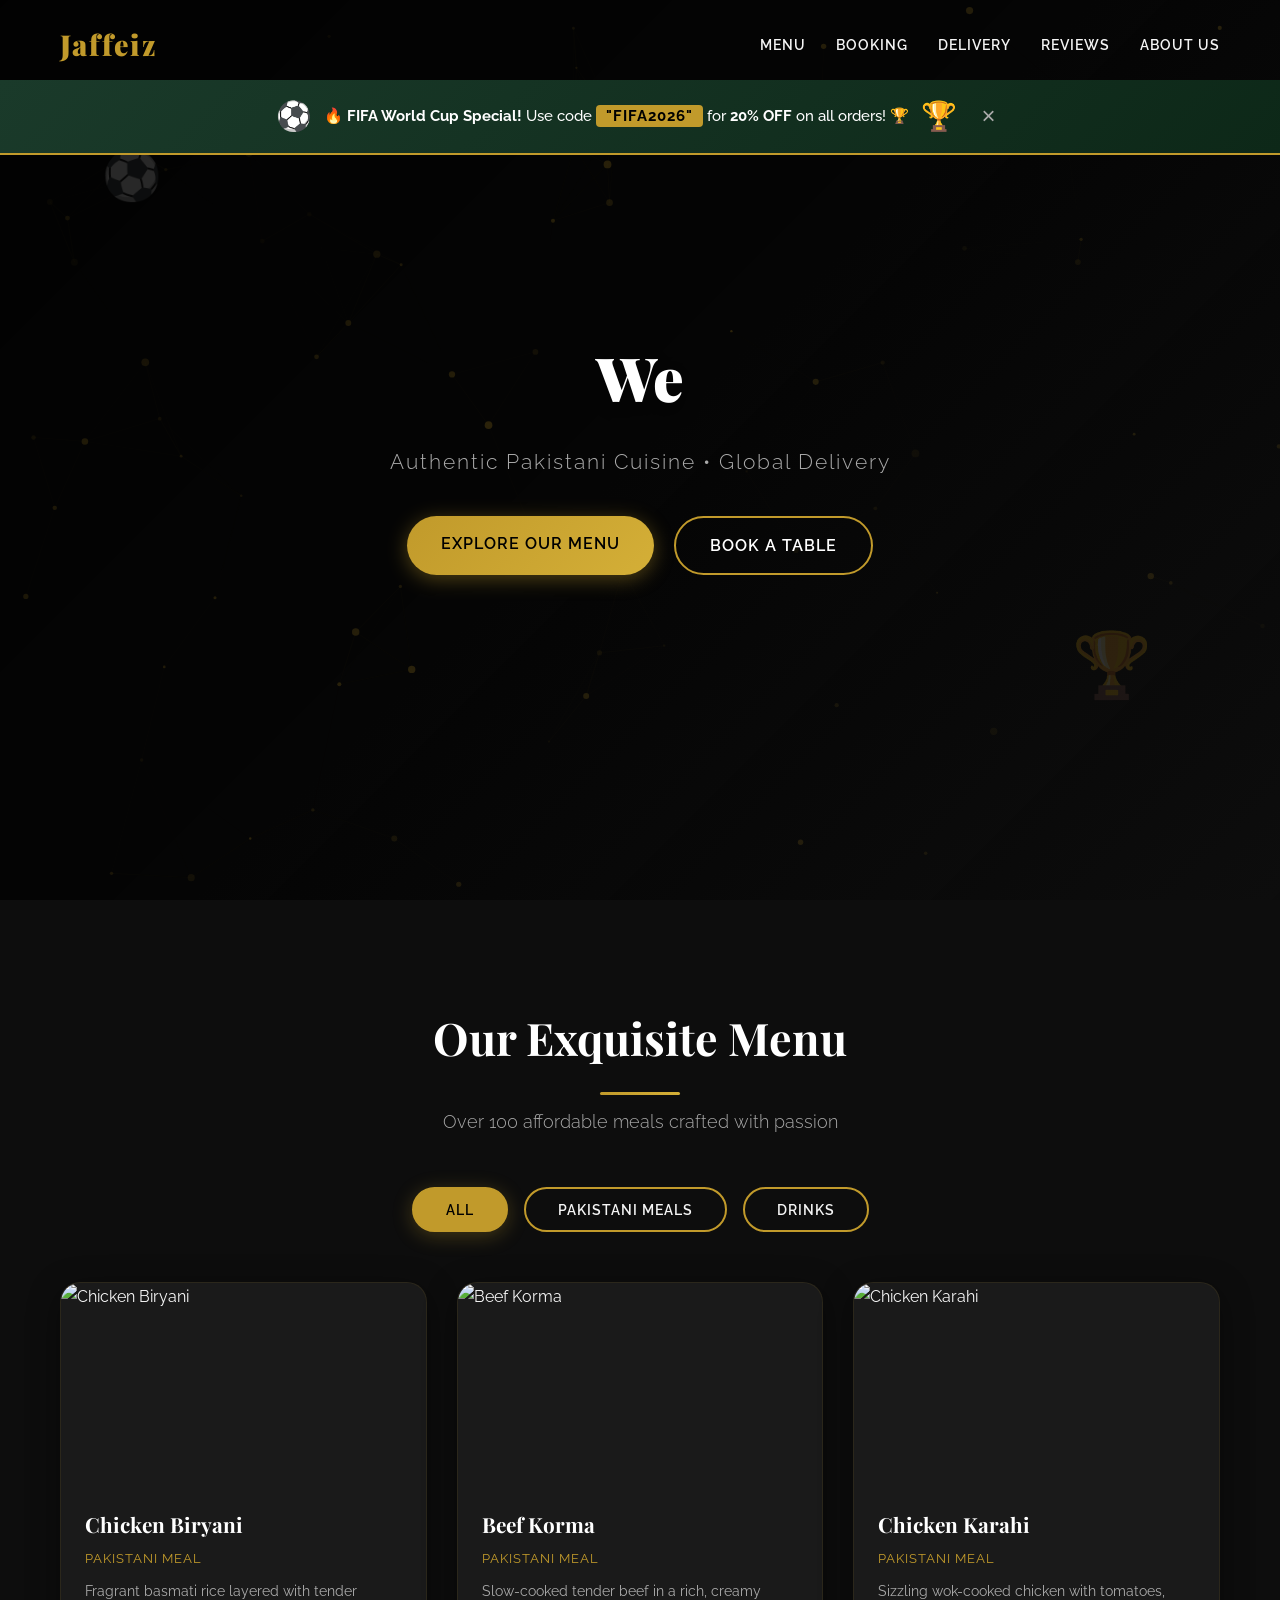
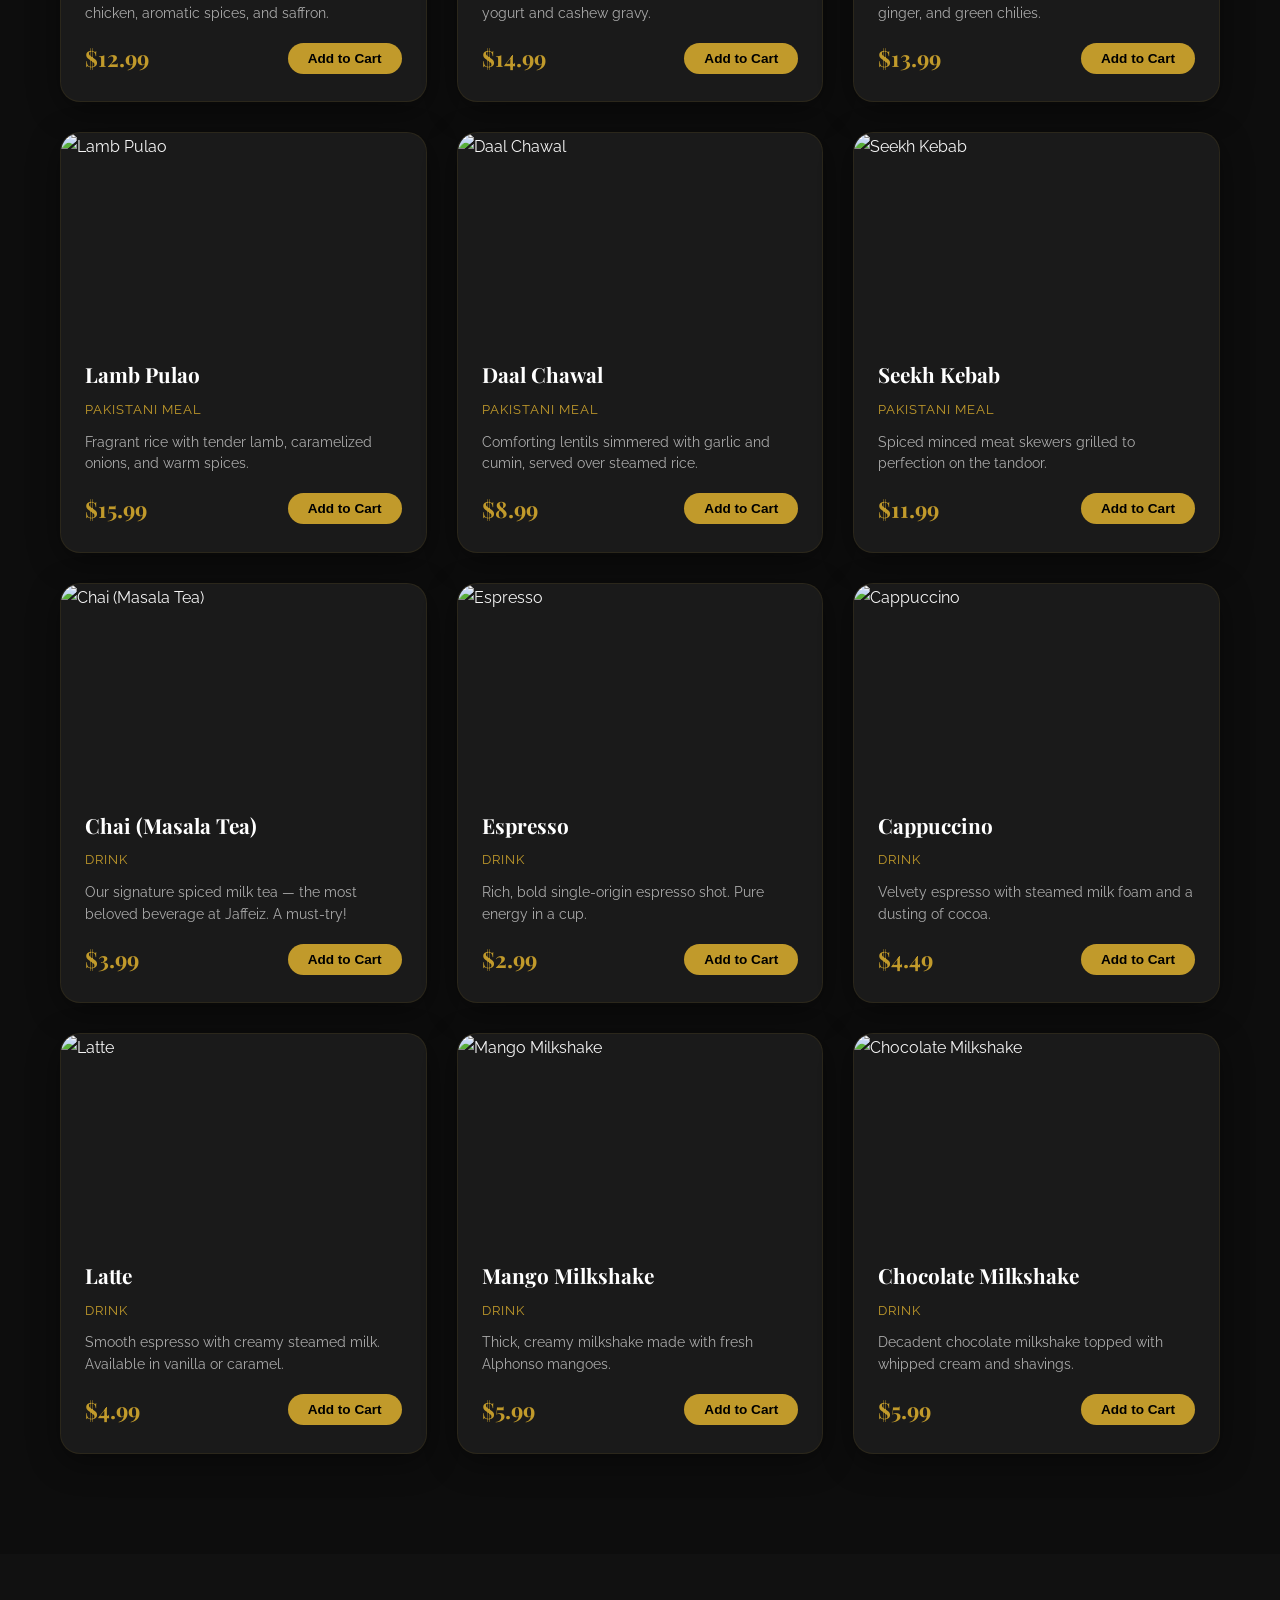
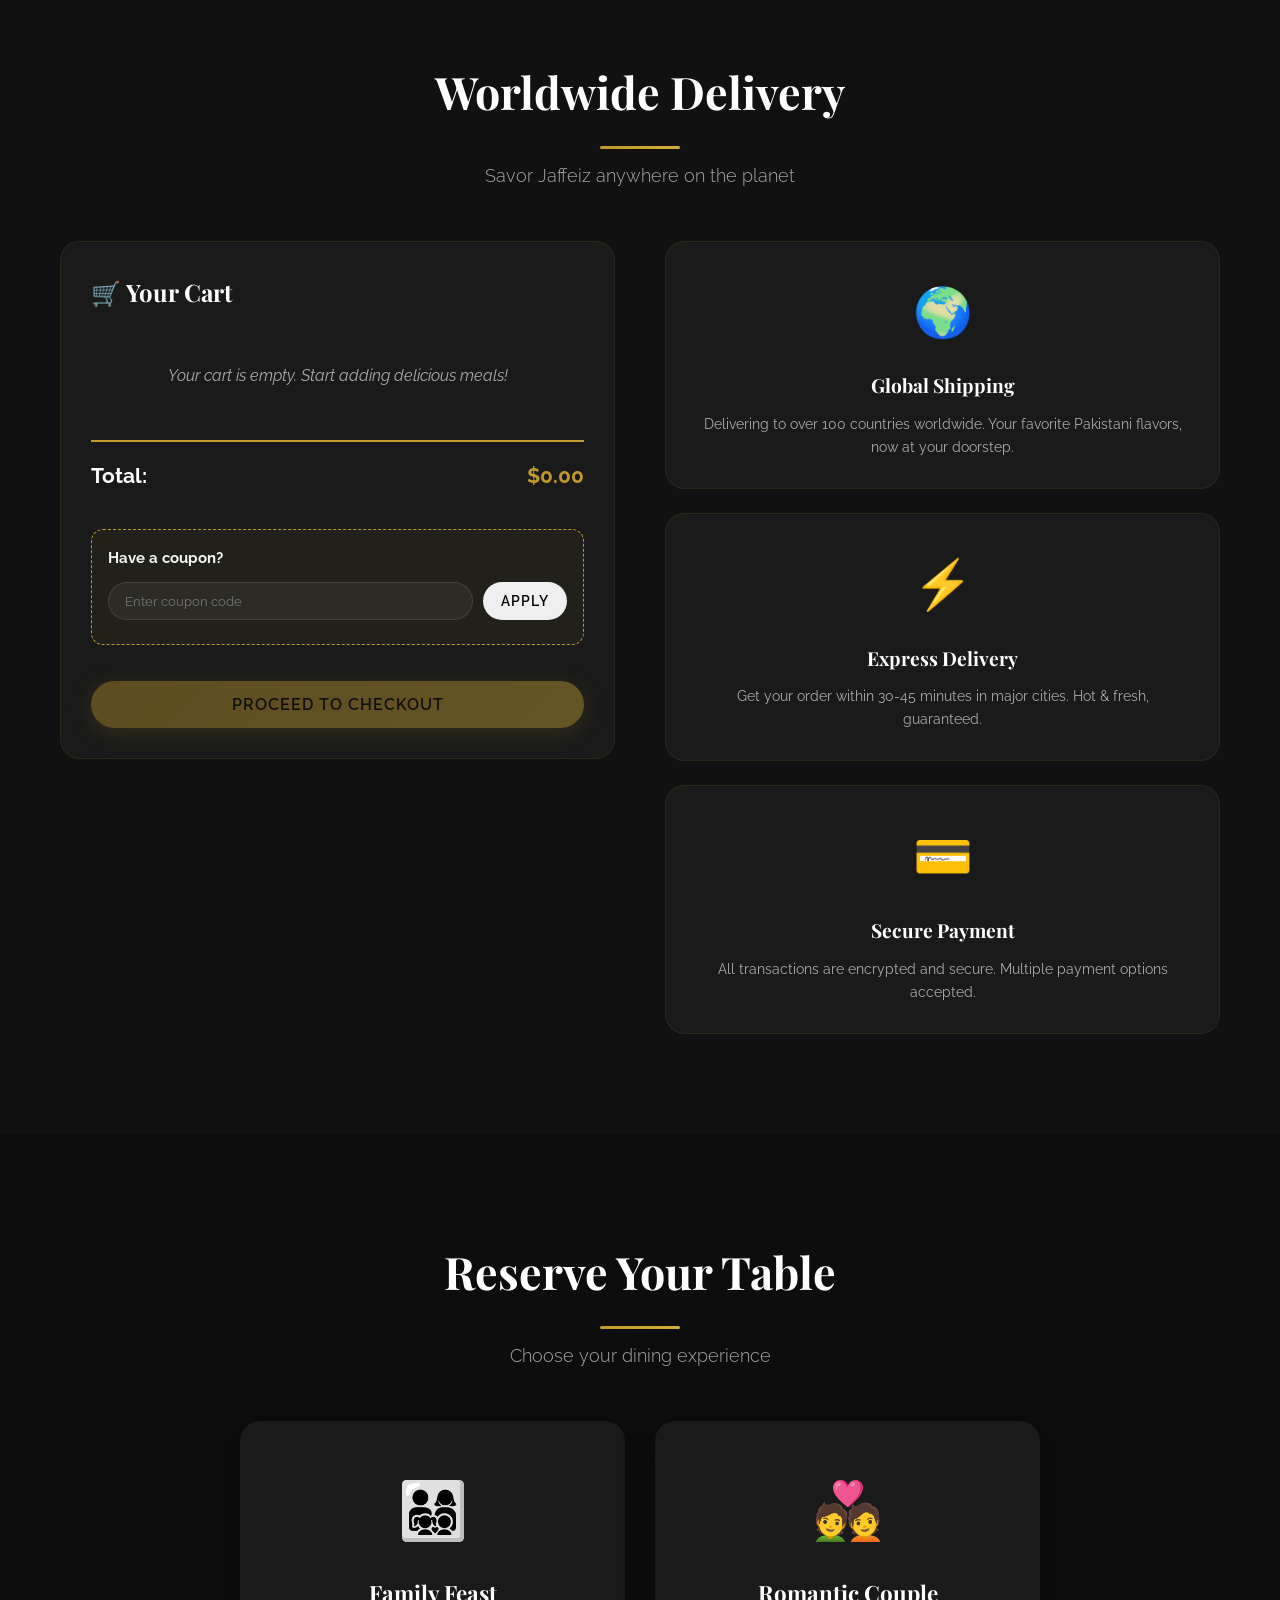
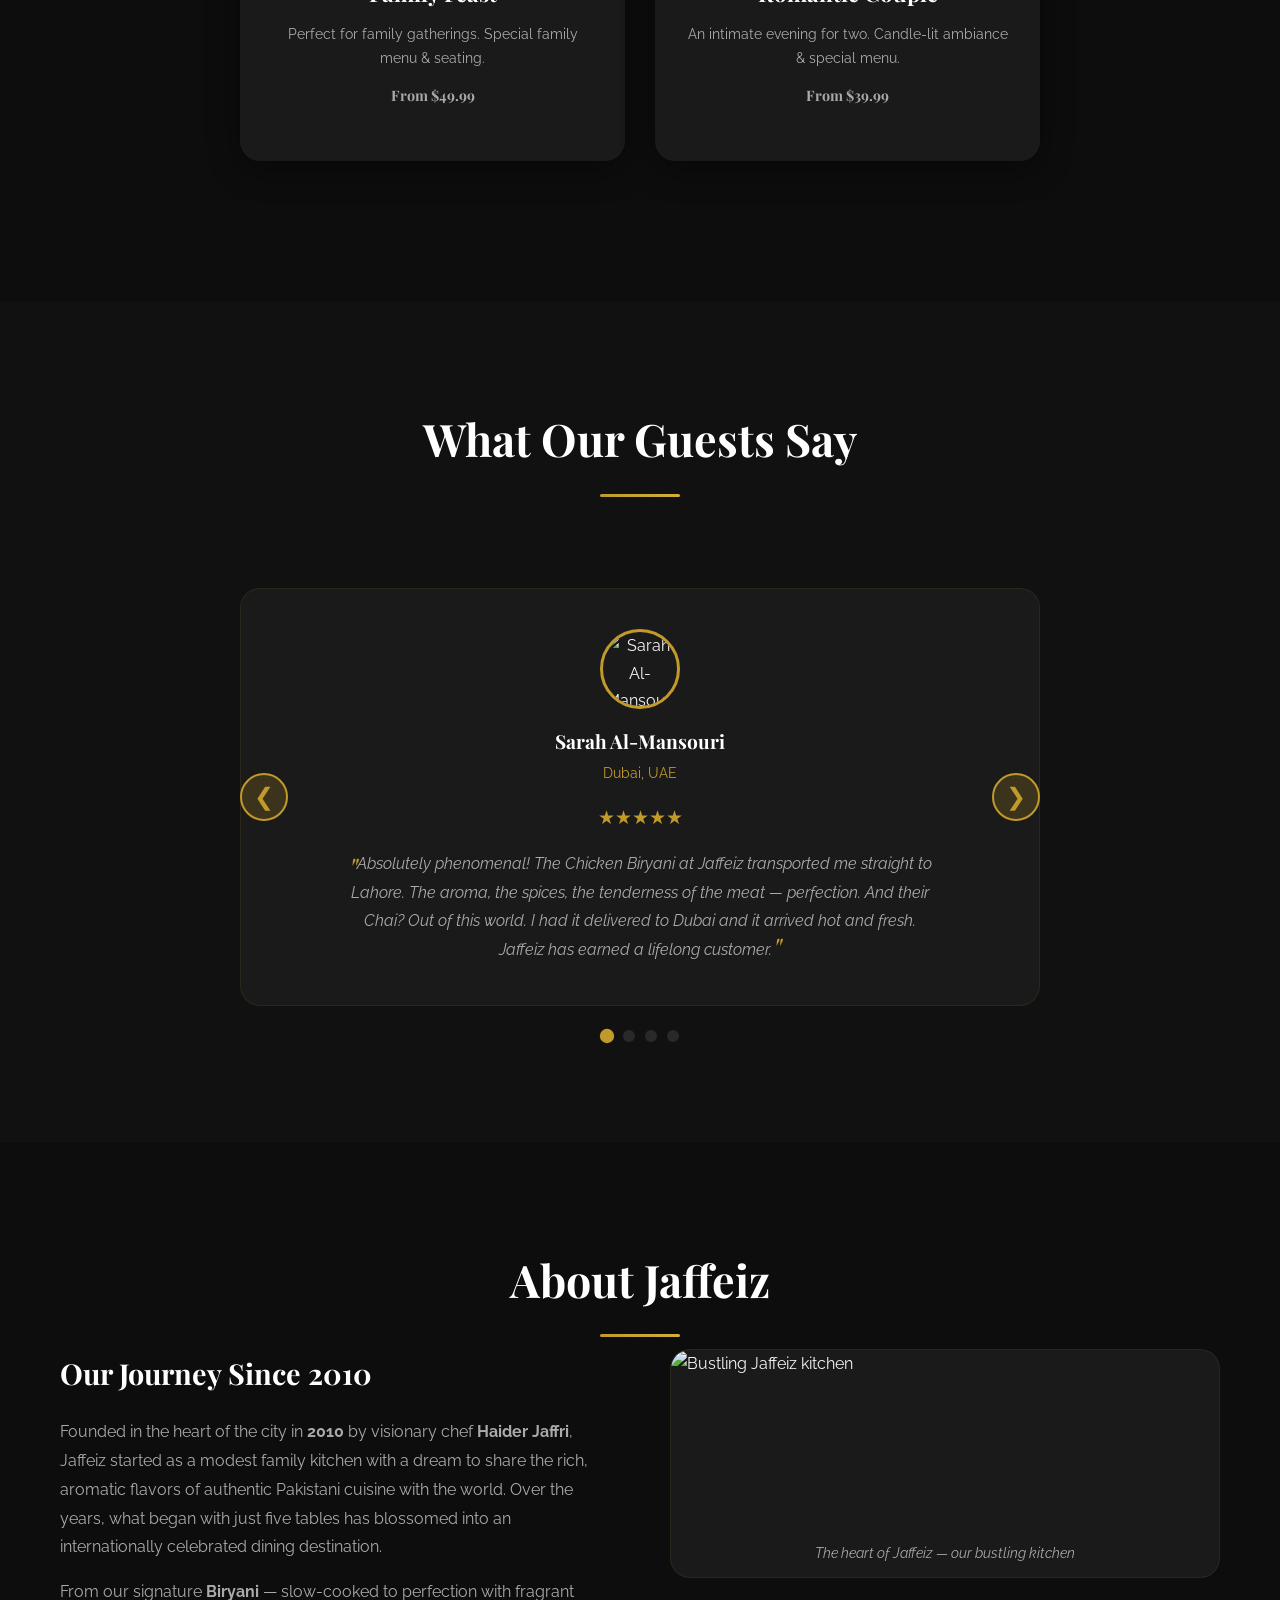
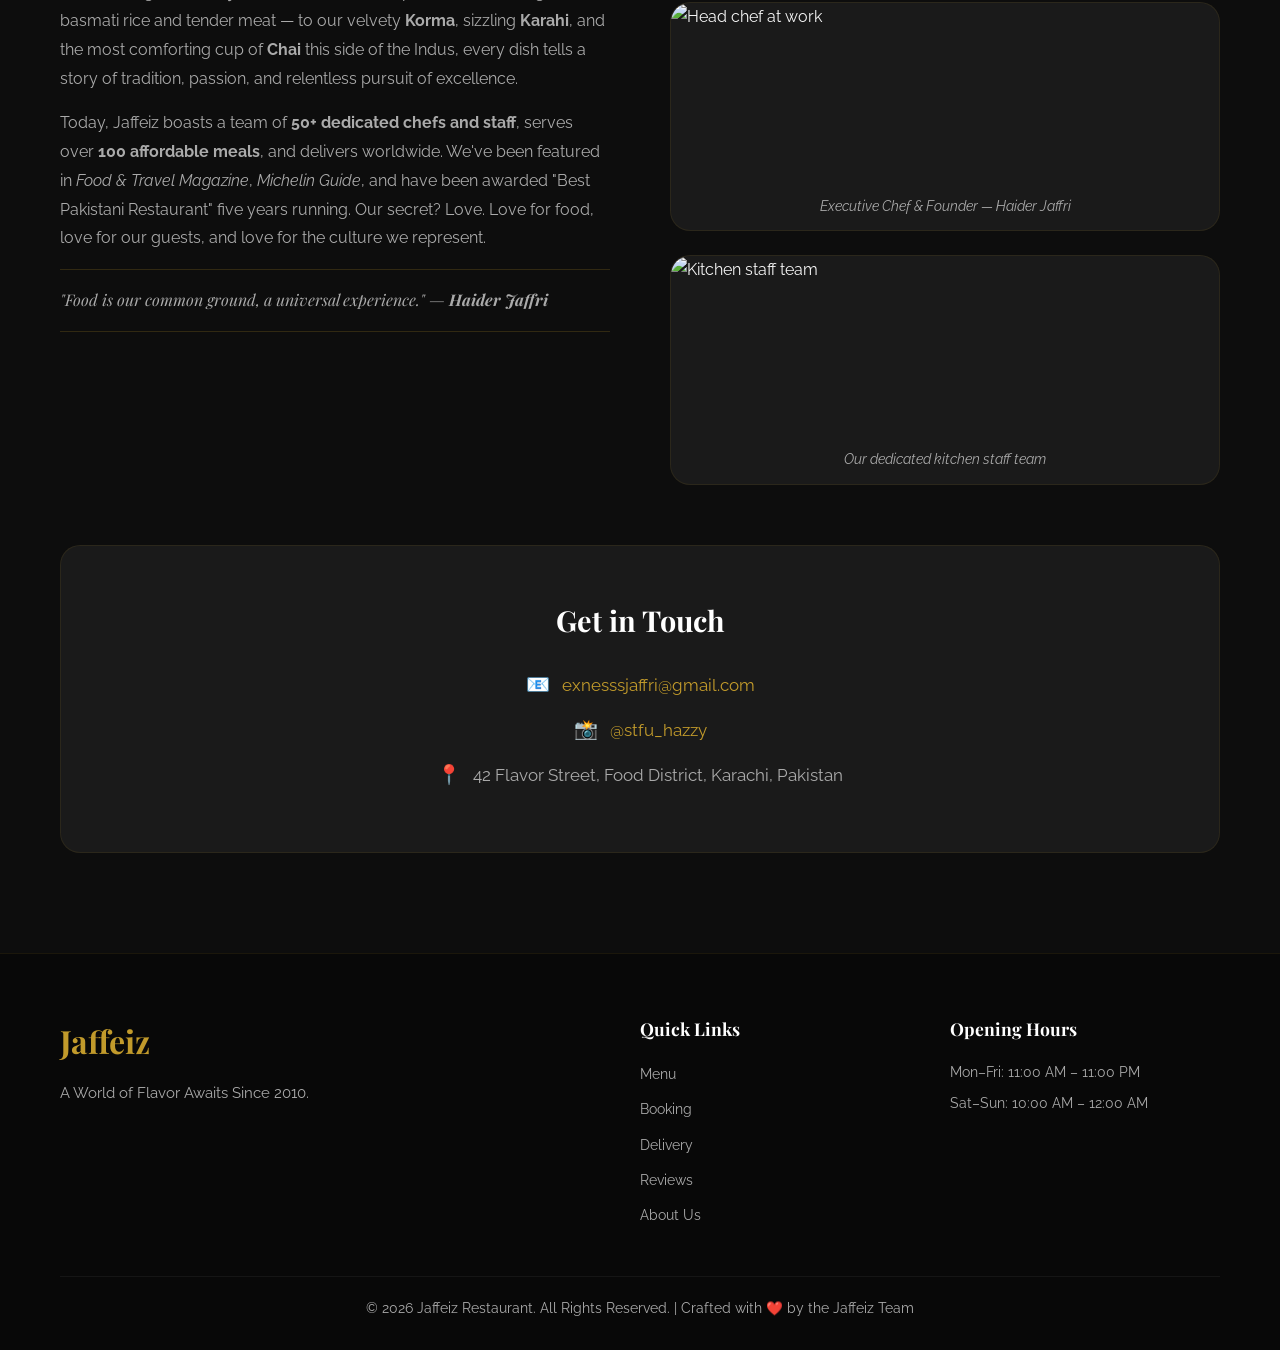
==== commit c9daa69b: "https://github.com/exnesssjaffri-sketch/my-protfolio-forever-.git" ====
--- a/index.html
+++ b/index.html
@@ -390,4 +390,4 @@
     <!-- Link to external JavaScript -->
     <script src="script.js"></script>
 </body>
-</html>+
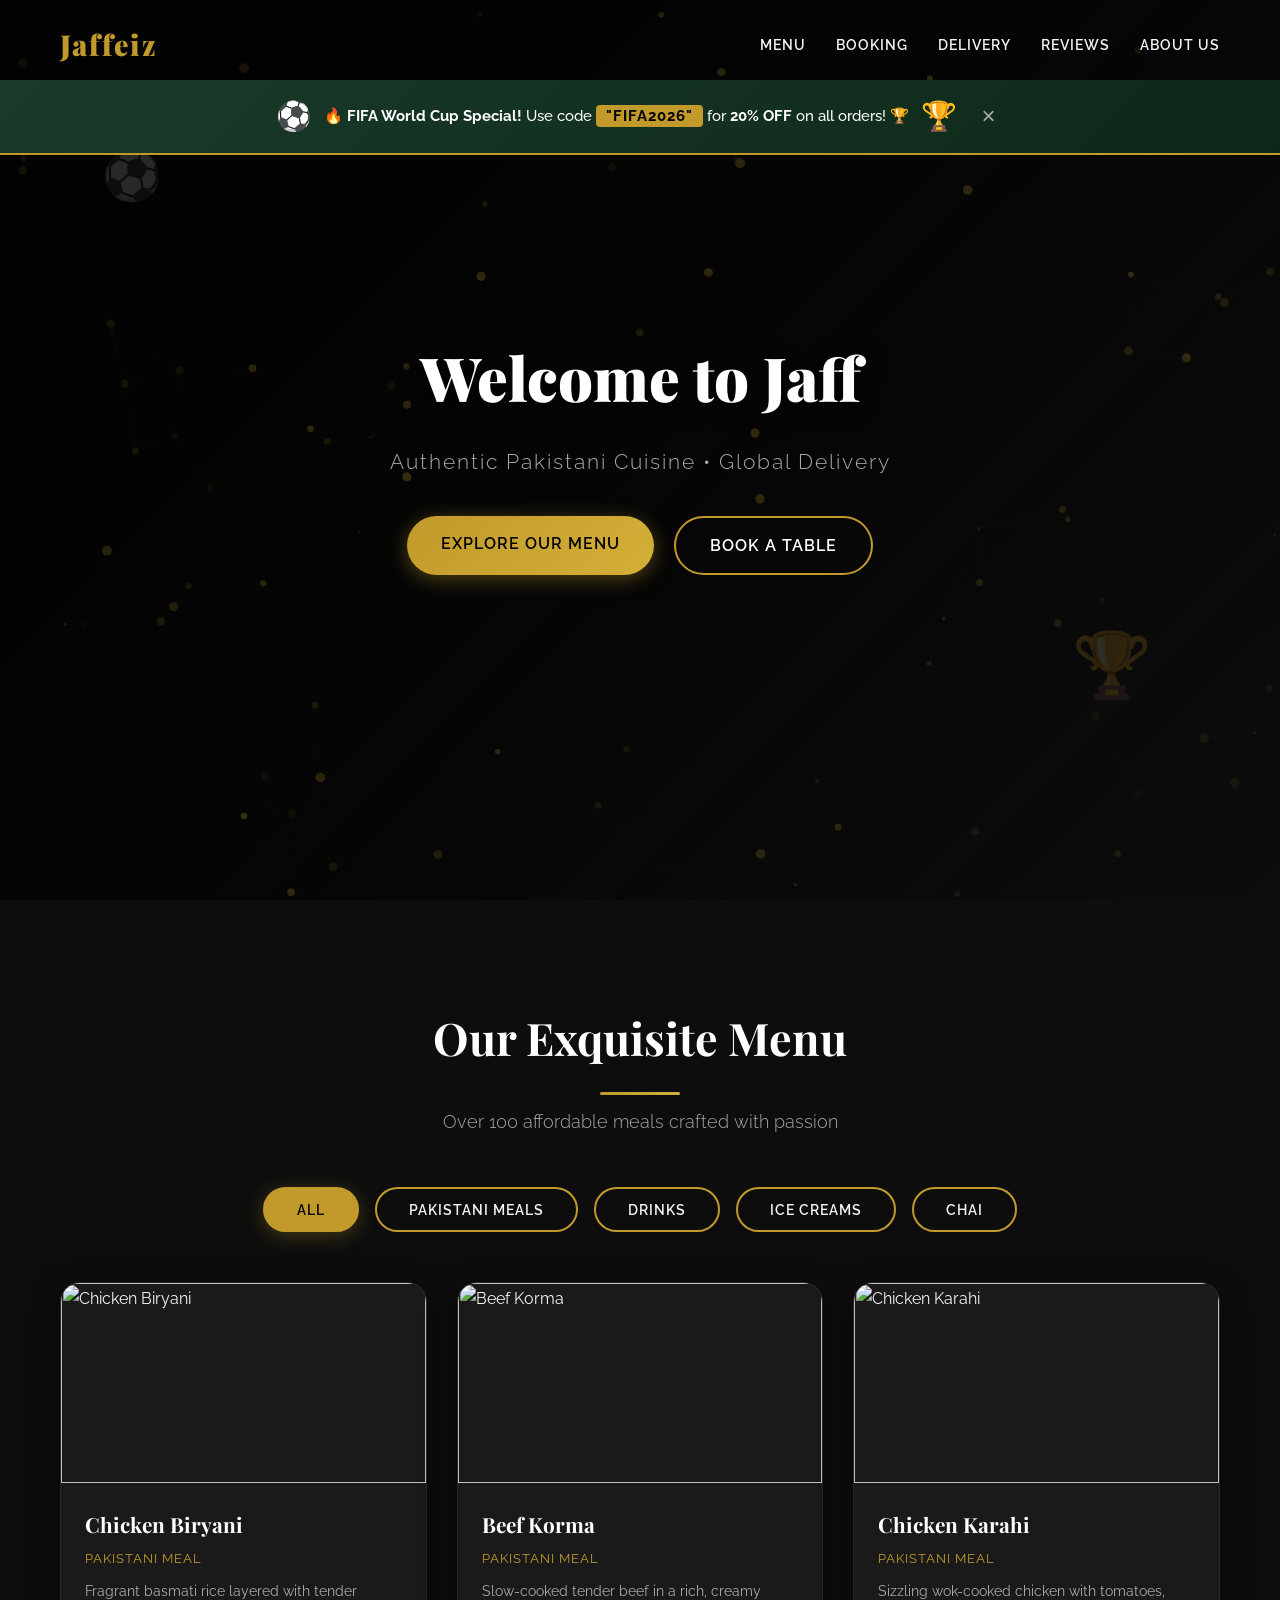
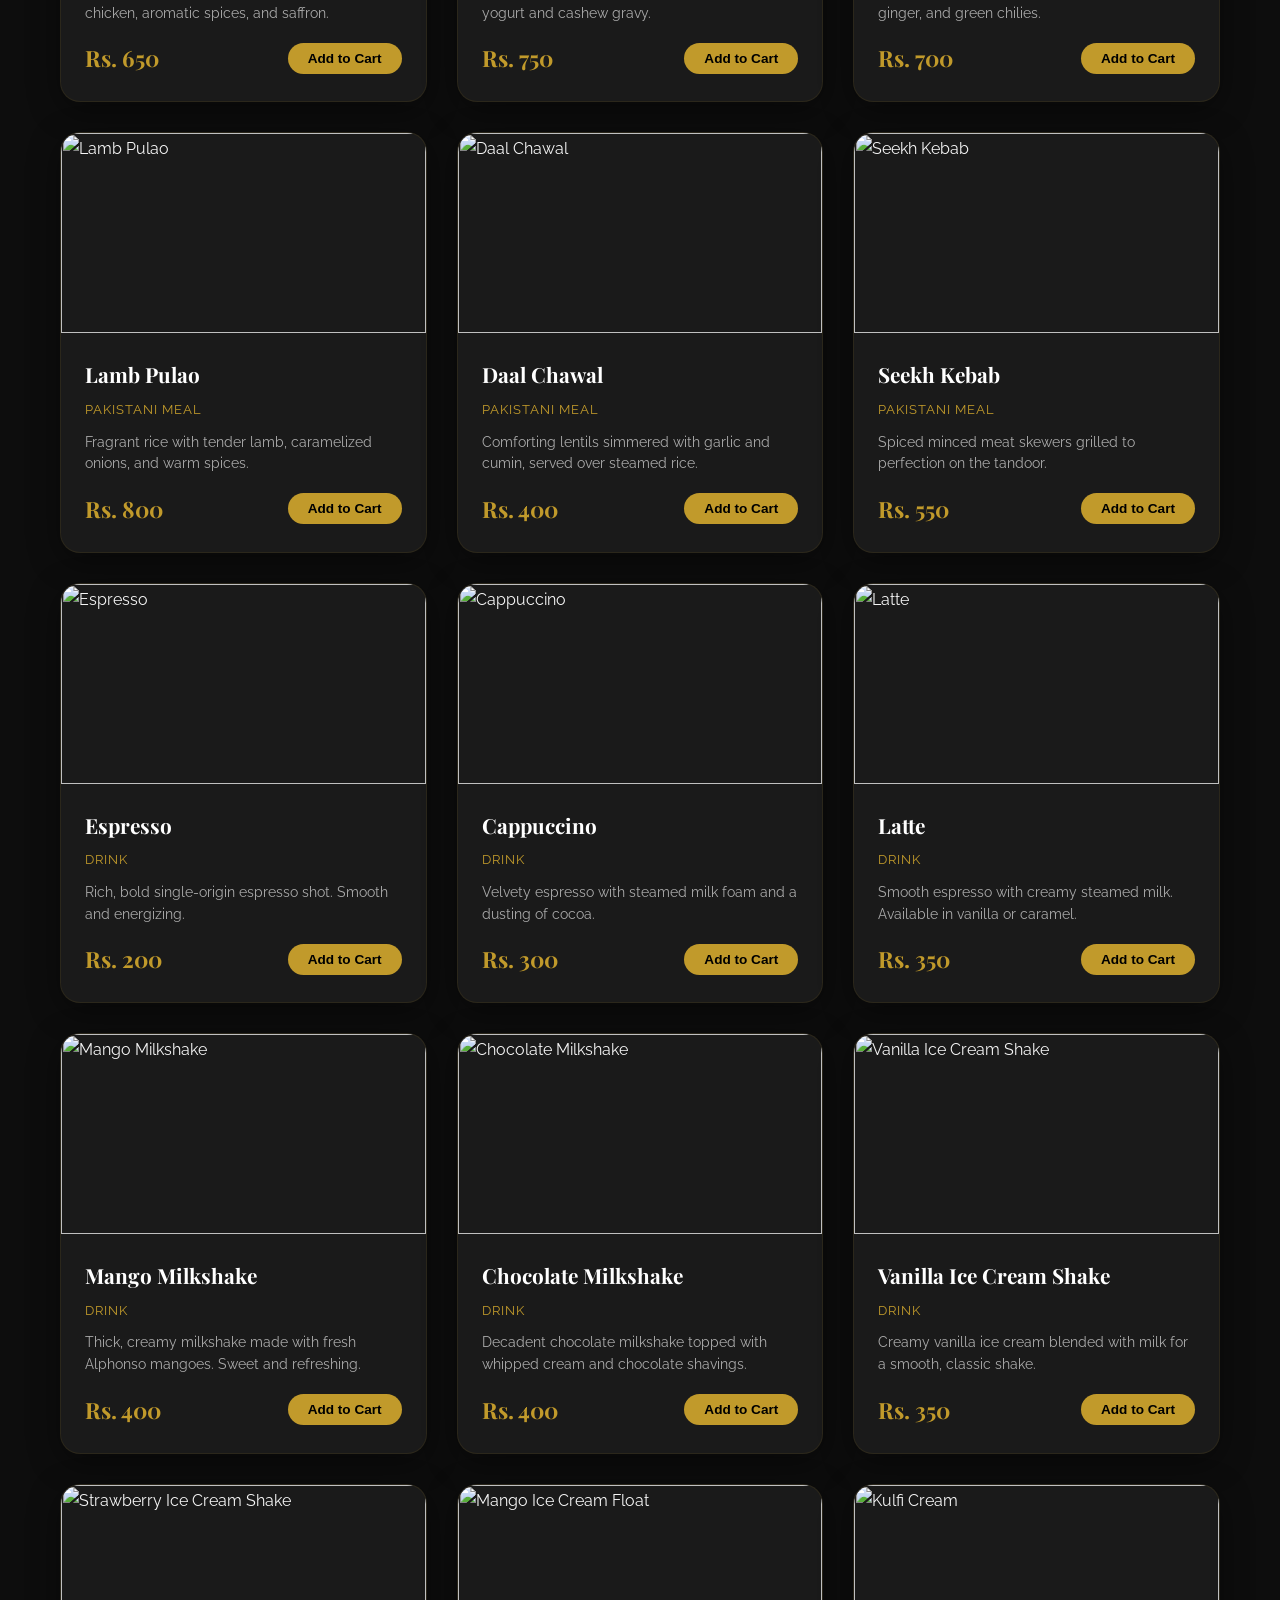
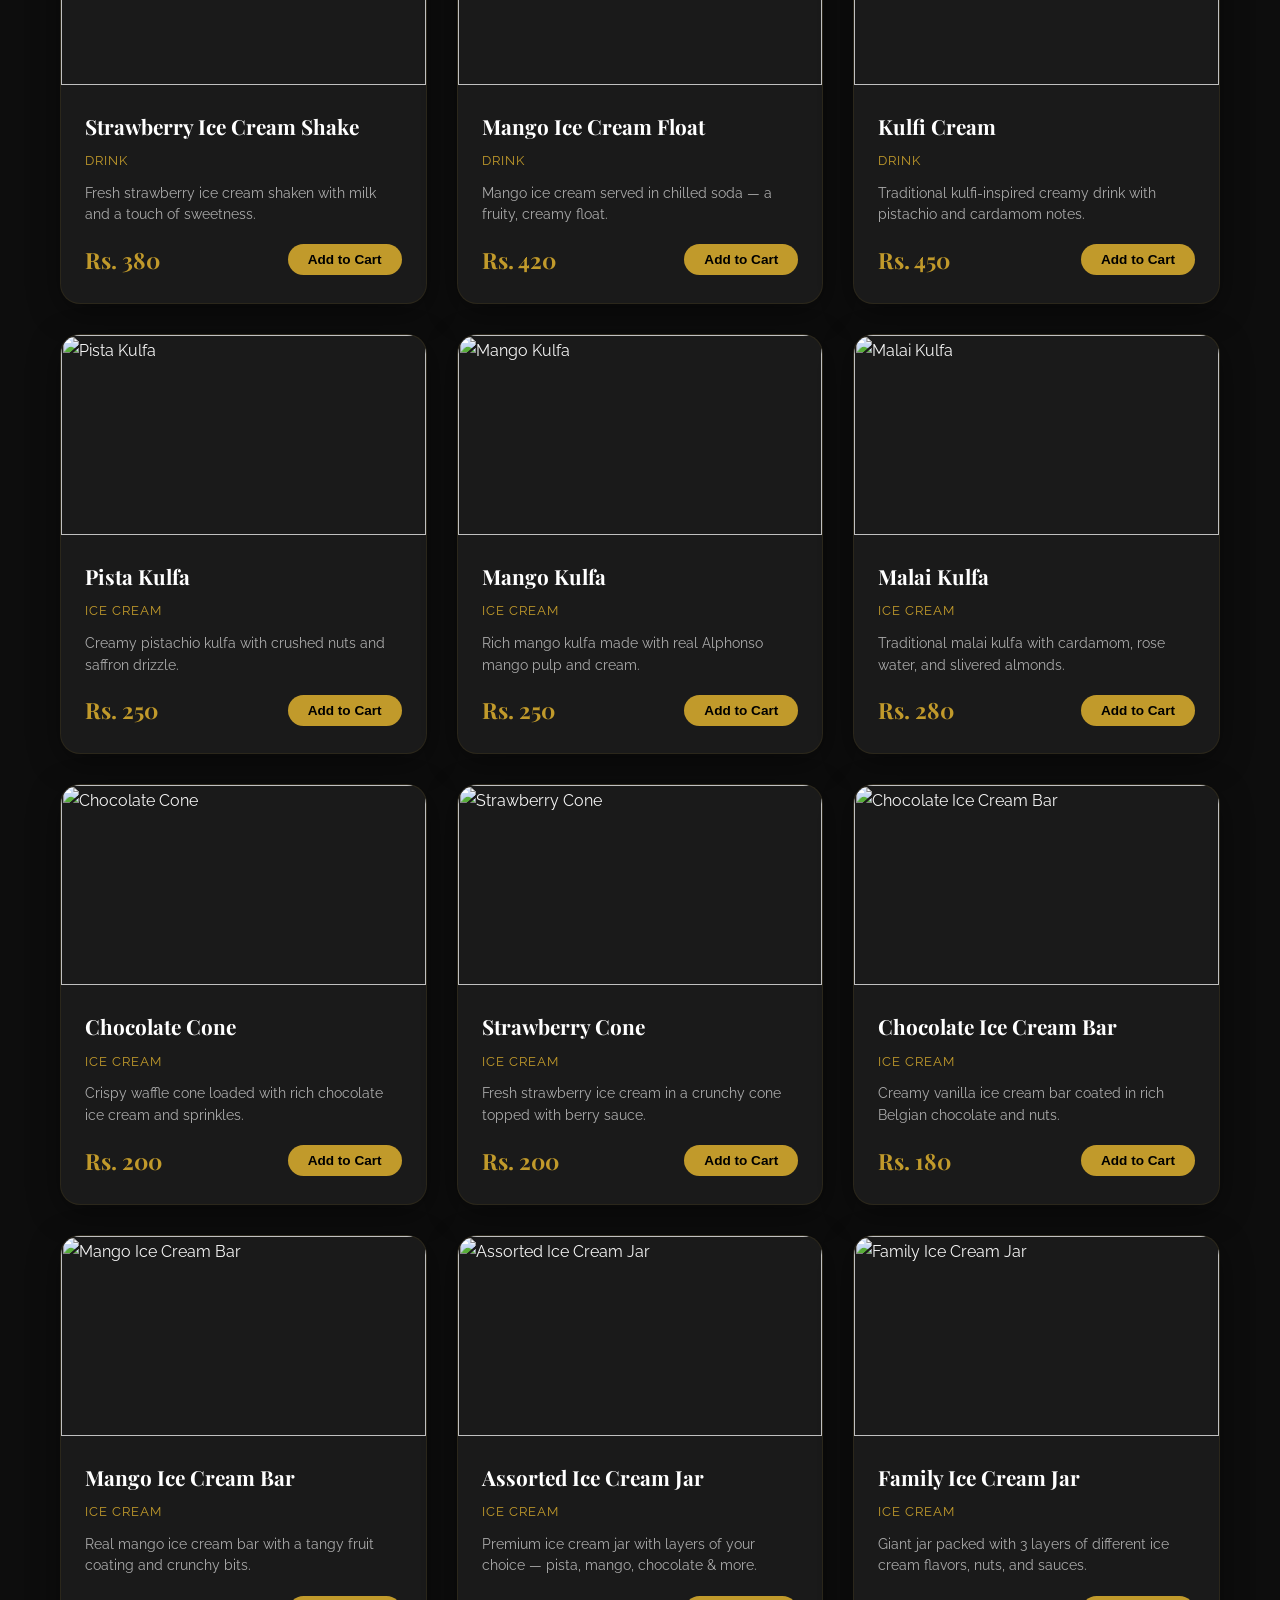
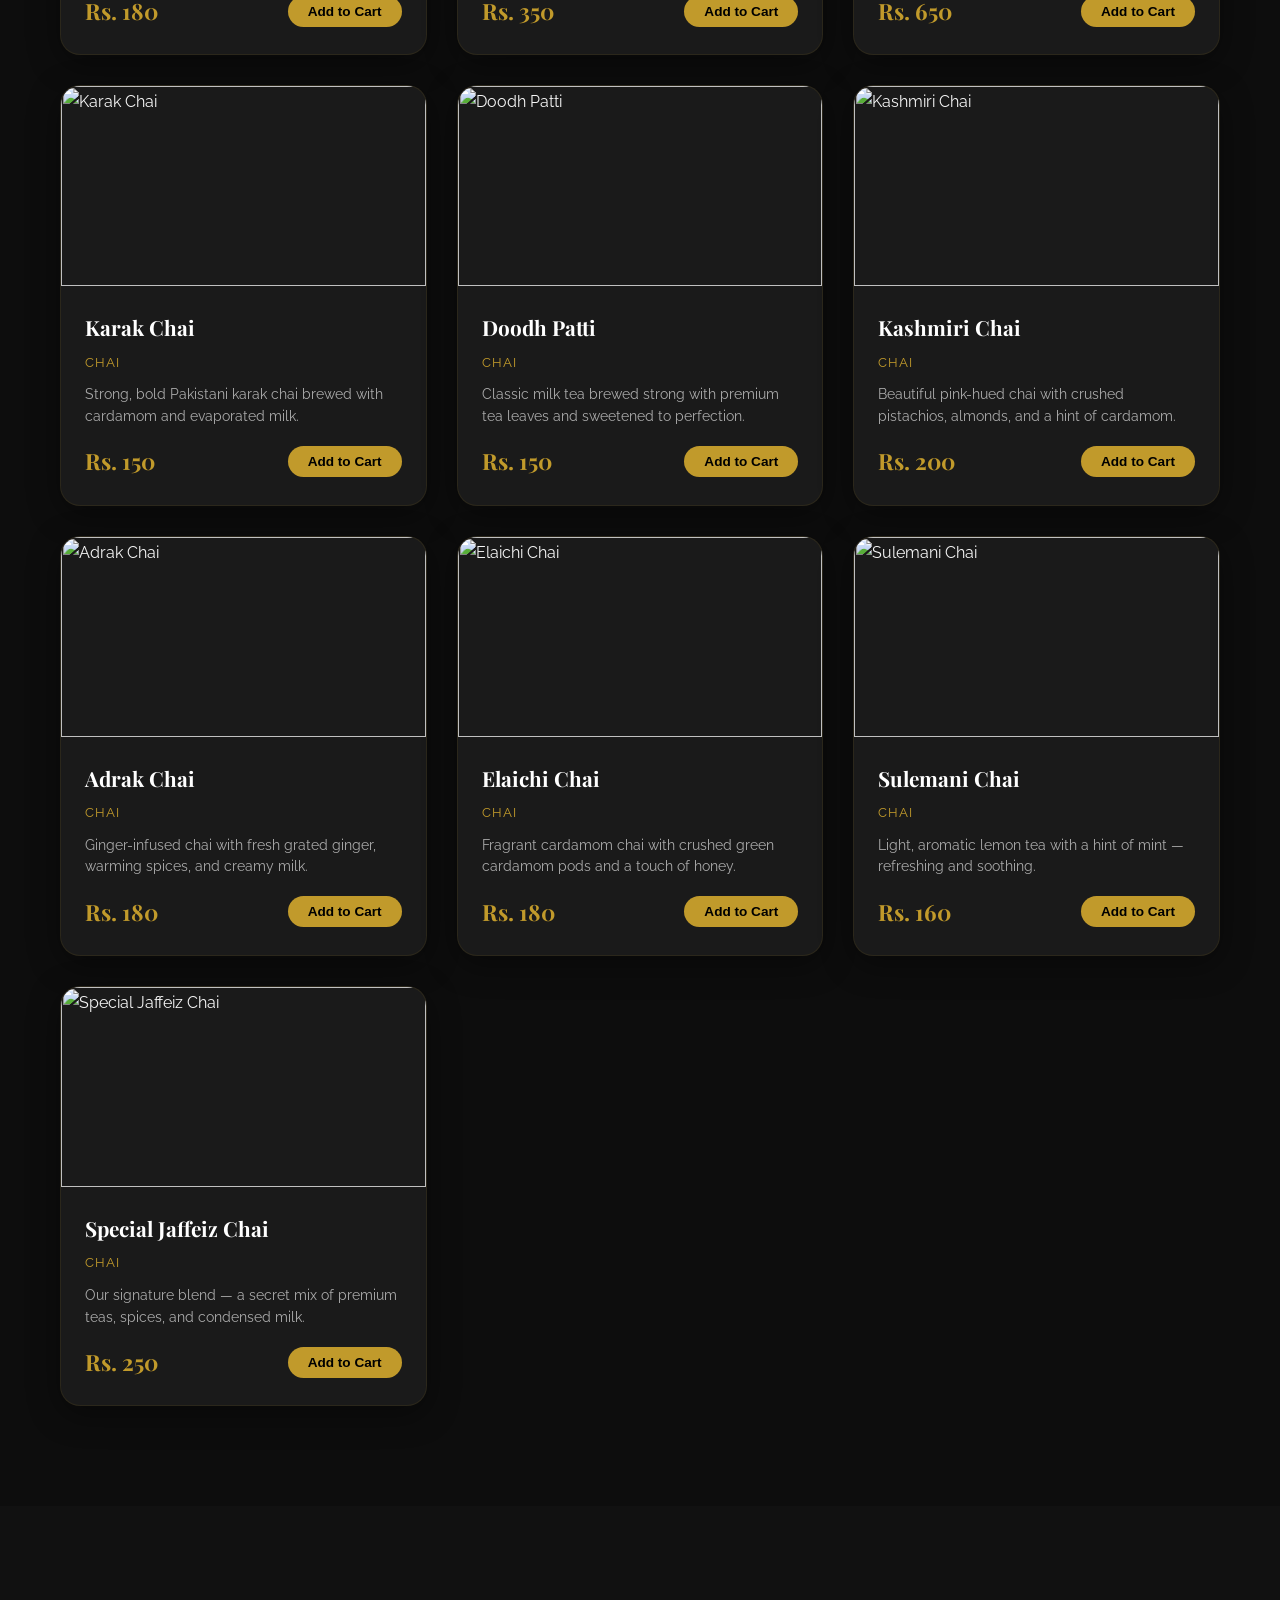
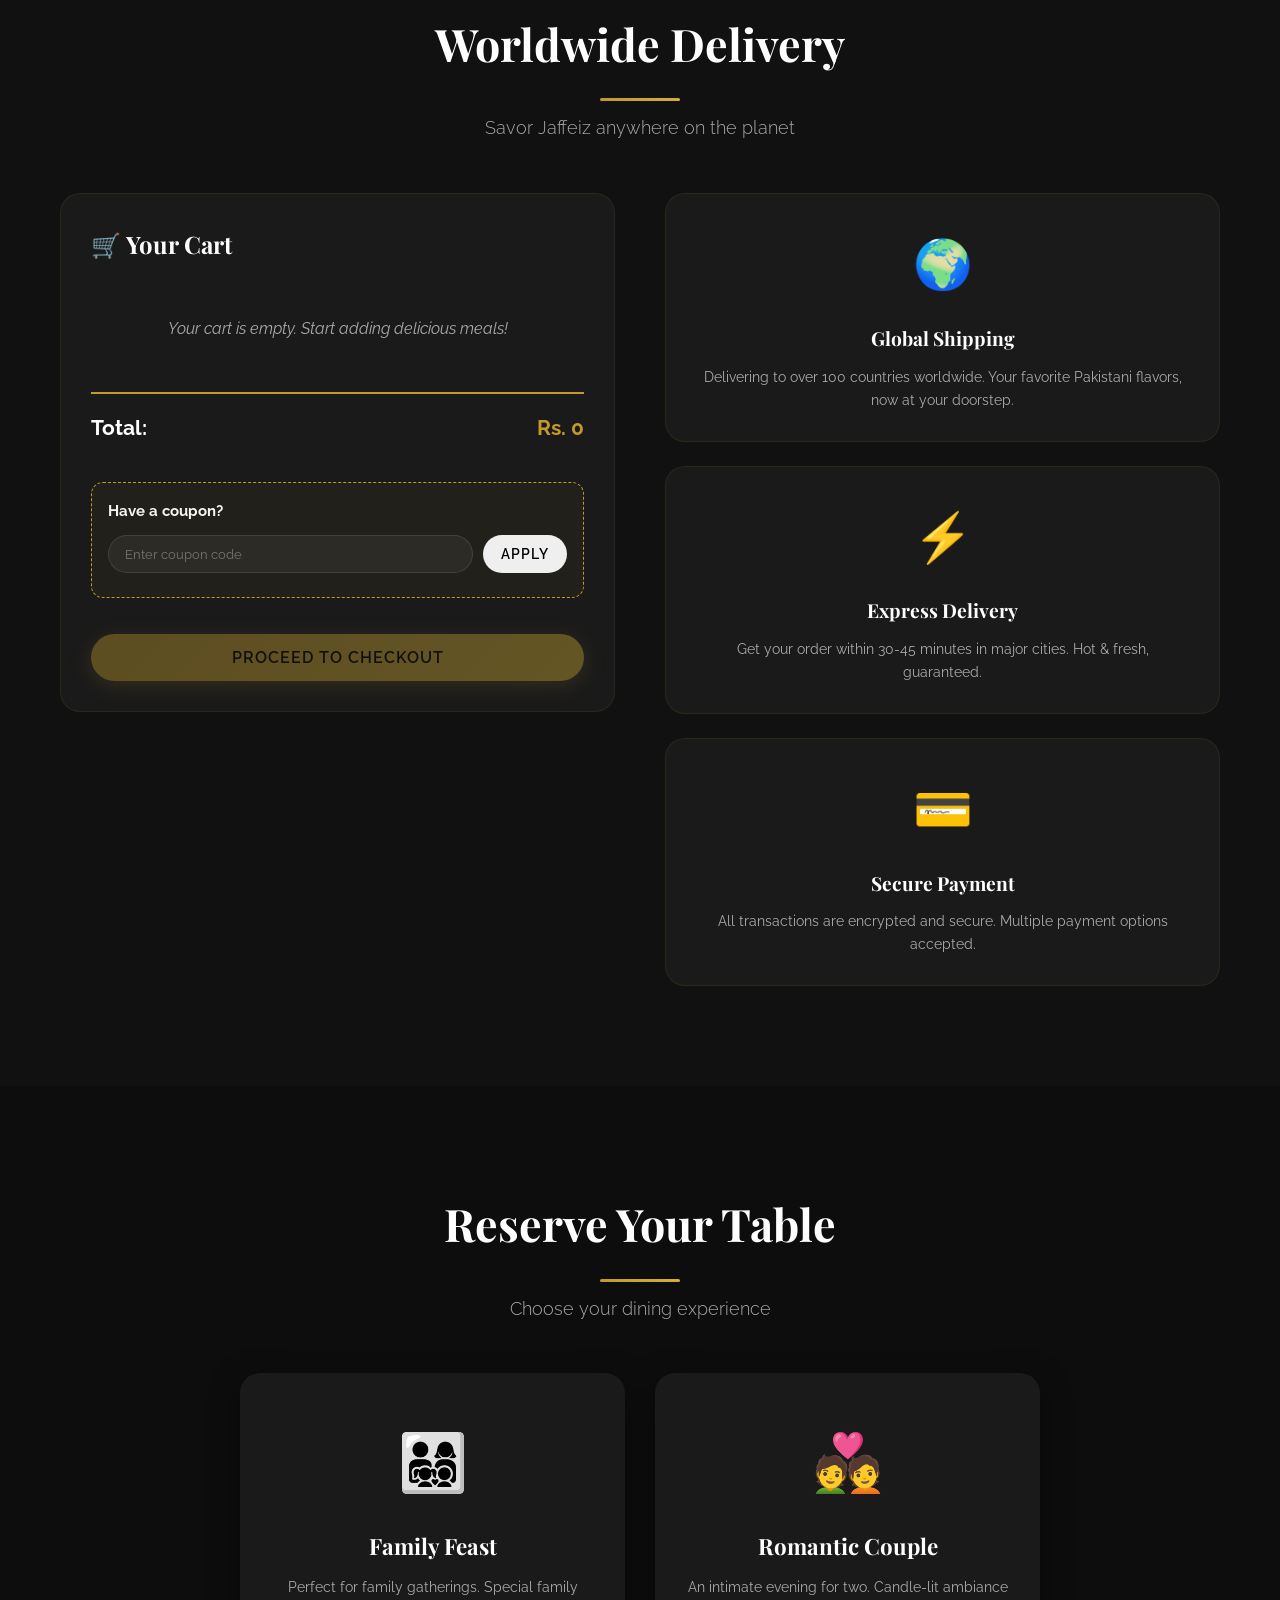
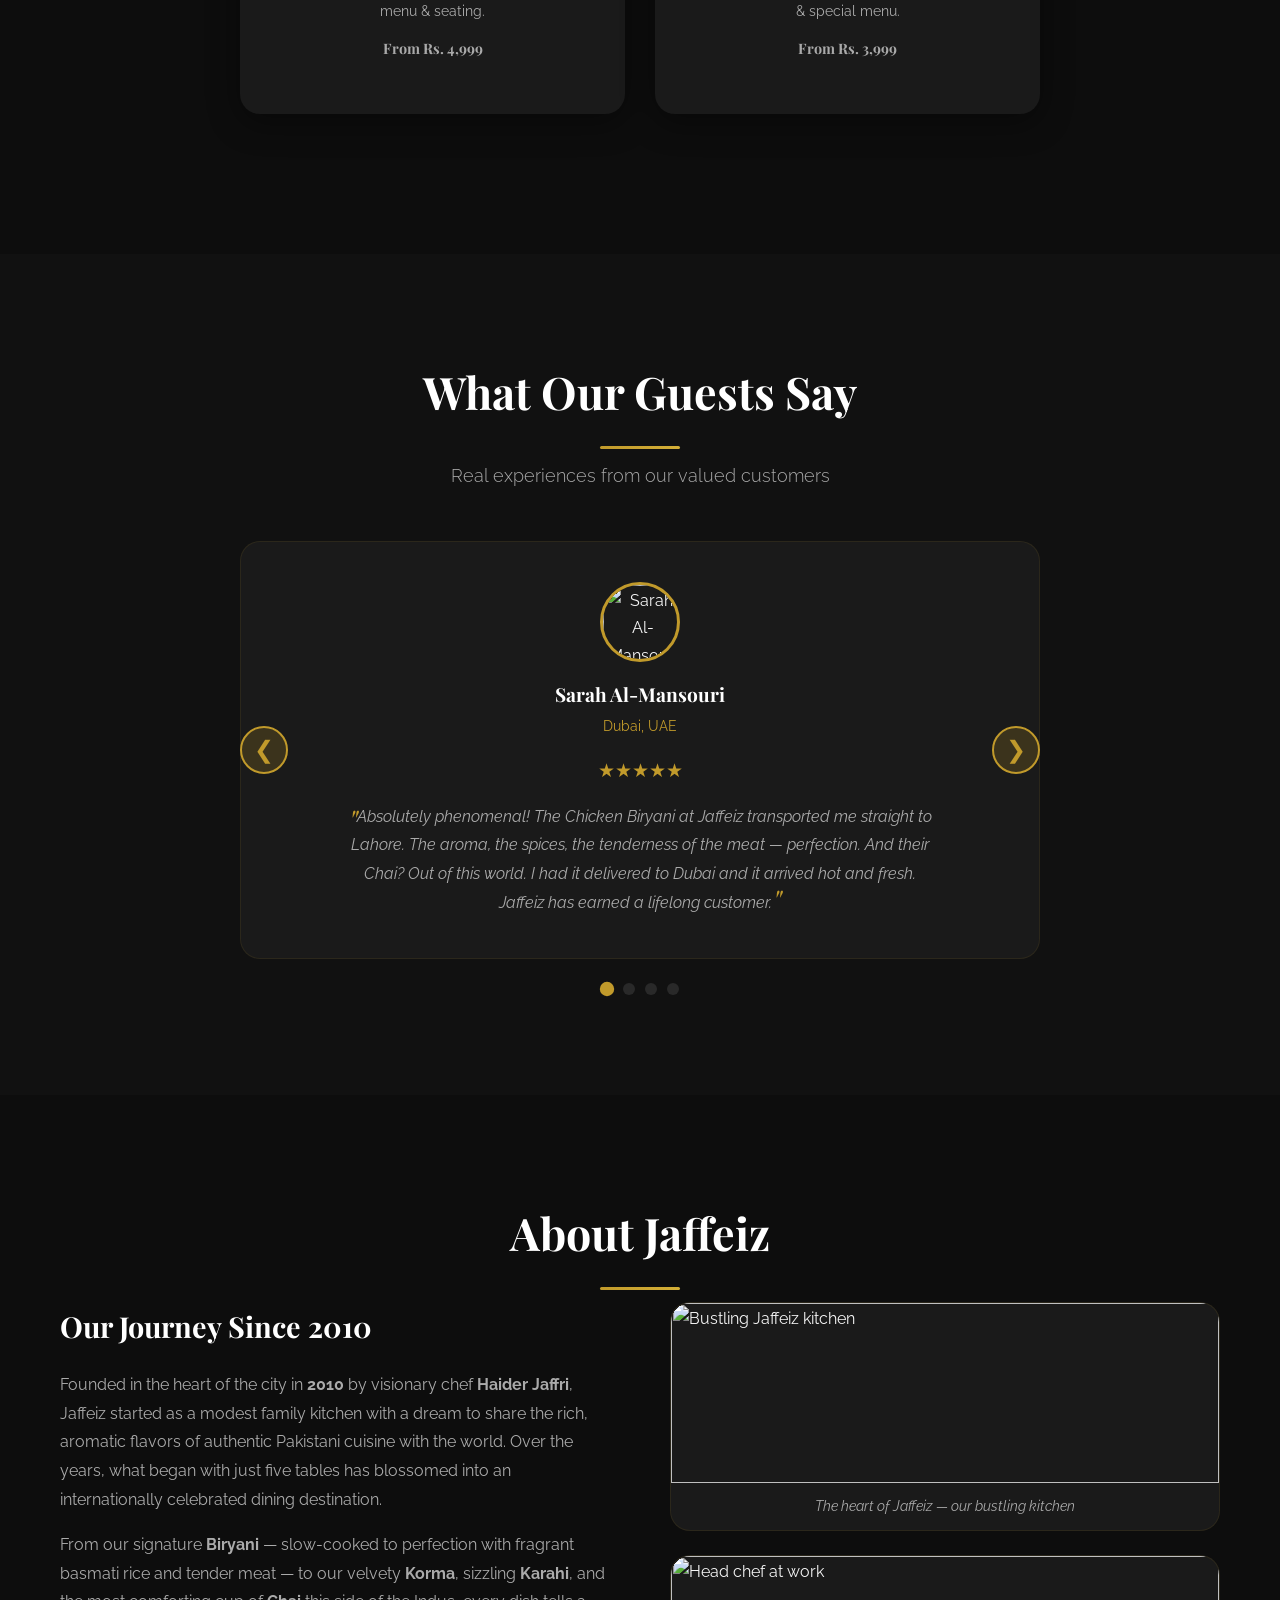
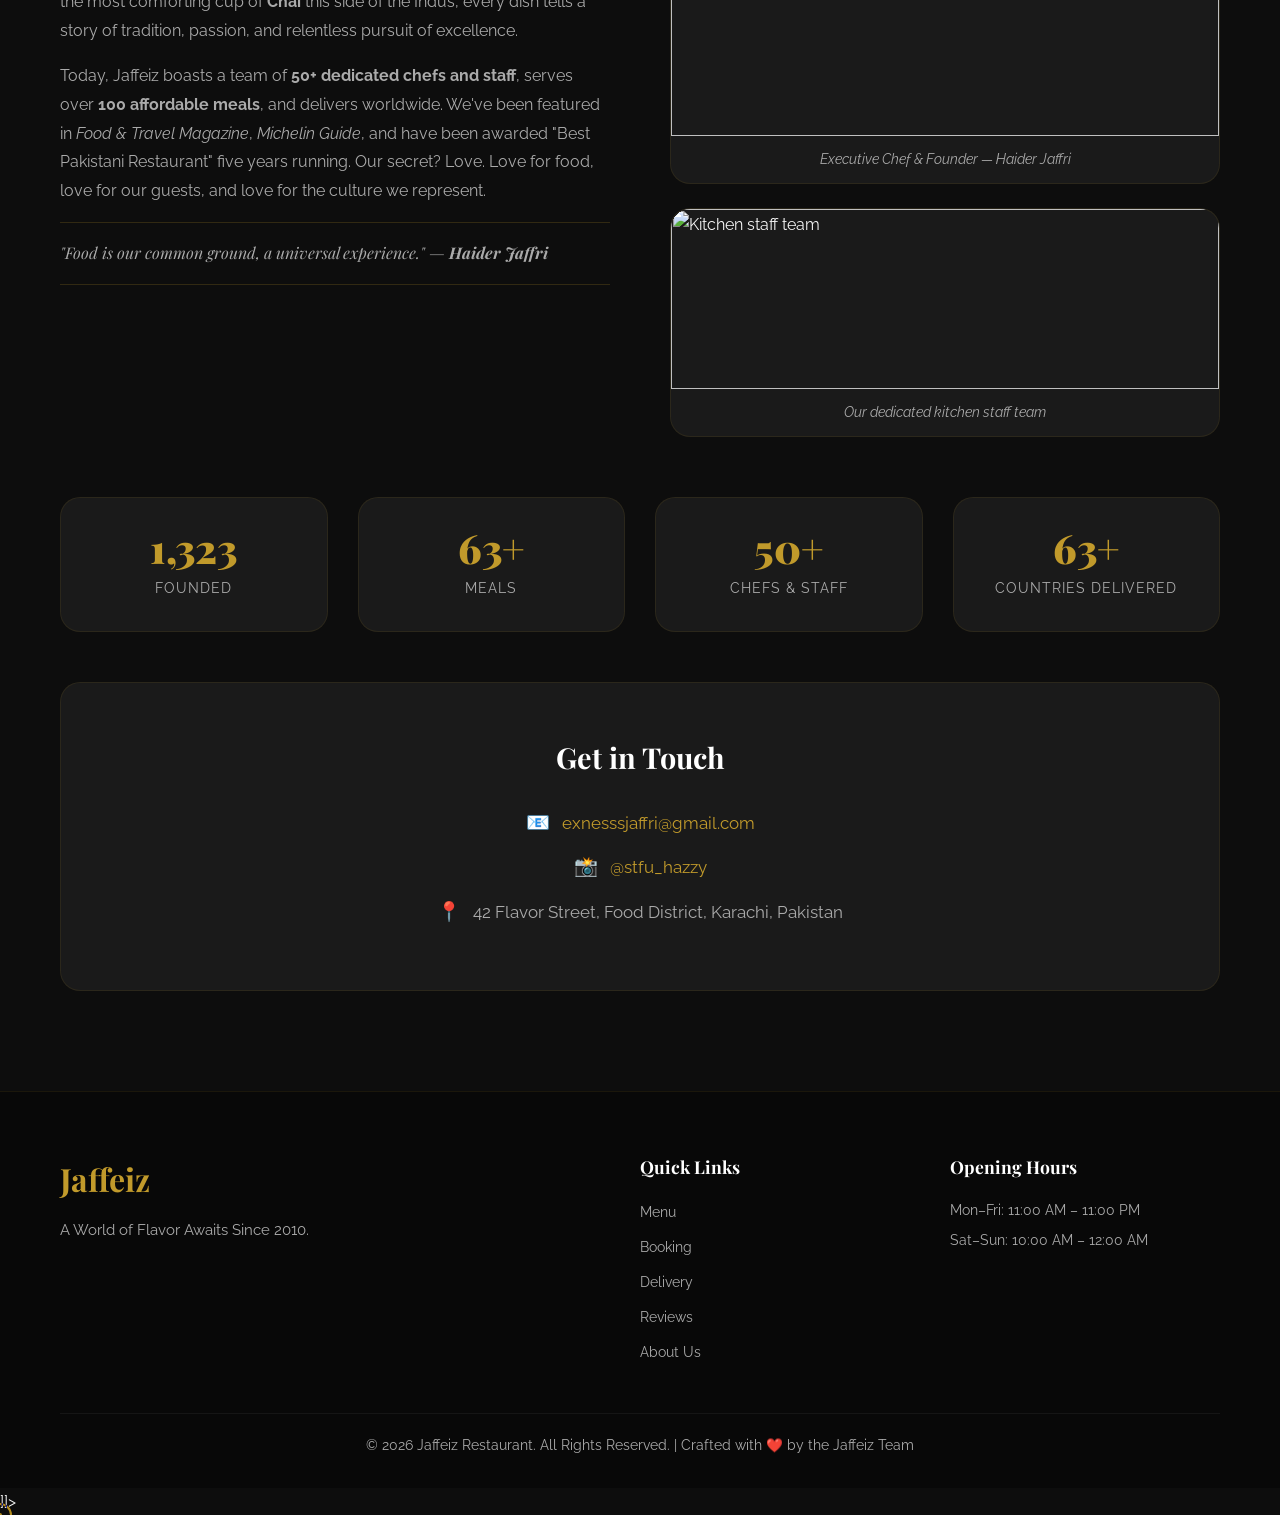
==== commit 1d0a16db: "website changes" ====
--- a/index.html
+++ b/index.html
@@ -1,4 +1,4 @@
-<!DOCTYPE html>
+<![CDATA[<!DOCTYPE html>
 <html lang="en">
 <head>
     <meta charset="UTF-8">
@@ -93,6 +93,8 @@
                 <button class="filter-btn active" data-filter="all">All</button>
                 <button class="filter-btn" data-filter="pakistani">Pakistani Meals</button>
                 <button class="filter-btn" data-filter="drinks">Drinks</button>
+                <button class="filter-btn" data-filter="ice-cream">Ice Creams</button>
+                <button class="filter-btn" data-filter="chai">Chai</button>
             </div>
 
             <!-- Menu Grid -->
@@ -119,7 +121,7 @@
                     </div>
                     <div class="cart-total" id="cart-total">
                         <span>Total:</span>
-                        <span id="total-price">$0.00</span>
+                        <span id="total-price">Rs. 0</span>
                     </div>
 
                     <!-- Coupon System -->
@@ -172,13 +174,13 @@
                         <div class="booking-icon">👨‍👩‍👧‍👦</div>
                         <h3>Family Feast</h3>
                         <p>Perfect for family gatherings. Special family menu & seating.</p>
-                        <p class="booking-price">From $49.99</p>
+                        <p class="booking-price">From Rs. 4,999</p>
                     </div>
                     <div class="booking-type-card" data-type="romantic">
                         <div class="booking-icon">💑</div>
                         <h3>Romantic Couple</h3>
                         <p>An intimate evening for two. Candle-lit ambiance & special menu.</p>
-                        <p class="booking-price">From $39.99</p>
+                        <p class="booking-price">From Rs. 3,999</p>
                     </div>
                 </div>
 
@@ -255,7 +257,7 @@
                             <p><strong>Guests:</strong> <span id="billing-summary-guests"></span></p>
                             <p><strong>Total:</strong> <span id="billing-summary-total"></span></p>
                         </div>
-                        <button type="submit" class="btn btn-primary">Pay Now — $<span id="billing-amount">49.99</span></button>
+                        <button type="submit" class="btn btn-primary">Pay Now — Rs. <span id="billing-amount">4,999</span></button>
                         <button type="button" id="billing-back" class="btn btn-secondary">← Back</button>
                     </form>
                 </div>
@@ -331,6 +333,26 @@
                 </div>
             </div>
 
+            <!-- Stats Counter Grid -->
+            <div class="counter-grid fade-in">
+                <div class="counter-item">
+                    <div class="animated-counter" data-target="2010" data-duration="1500" data-suffix=""></div>
+                    <p class="counter-label">Founded</p>
+                </div>
+                <div class="counter-item">
+                    <div class="animated-counter" data-target="100" data-duration="1500" data-suffix="+"></div>
+                    <p class="counter-label">Meals</p>
+                </div>
+                <div class="counter-item">
+                    <div class="animated-counter" data-target="50" data-duration="1500" data-suffix="+"></div>
+                    <p class="counter-label">Chefs & Staff</p>
+                </div>
+                <div class="counter-item">
+                    <div class="animated-counter" data-target="100" data-duration="1500" data-suffix="+"></div>
+                    <p class="counter-label">Countries Delivered</p>
+                </div>
+            </div>
+
             <!-- Contact Info -->
             <div class="contact-info fade-in">
                 <h3>Get in Touch</h3>
@@ -387,7 +409,106 @@
         </div>
     </div>
 
+    <!-- ============================================================ -->
+    <!-- 13. MEAL DETAIL MODAL (for opening meals)                     -->
+    <!-- ============================================================ -->
+    <div id="meal-modal" class="meal-modal-overlay" style="display: none;">
+        <div class="meal-modal-content">
+            <button class="meal-modal-close" id="meal-modal-close">&times;</button>
+            <div class="meal-modal-body">
+                <div class="meal-modal-image">
+                    <img id="meal-modal-img" src="" alt="Meal image" />
+                </div>
+                <div class="meal-modal-info">
+                    <span class="meal-modal-category" id="meal-modal-category"></span>
+                    <h2 id="meal-modal-name"></h2>
+                    <p class="meal-modal-price" id="meal-modal-price"></p>
+                    <p class="meal-modal-desc" id="meal-modal-desc"></p>
+
+                    <!-- Customization options -->
+                    <div class="meal-modal-customization">
+                        <h4>Customize Your Order</h4>
+                        
+                        <div class="customization-group">
+                            <label for="meal-qty">Quantity</label>
+                            <div class="qty-selector">
+                                <button class="qty-selector-btn" id="meal-qty-minus">−</button>
+                                <input type="number" id="meal-qty" value="1" min="1" max="20" readonly />
+                                <button class="qty-selector-btn" id="meal-qty-plus">+</button>
+                            </div>
+                        </div>
+
+                        <div class="customization-group" id="size-selector-group">
+                            <label for="meal-size">Select Size</label>
+                            <div class="size-options">
+                                <select id="meal-size" class="size-select">
+                                    <option value="0">Regular</option>
+                                </select>
+                            </div>
+                        </div>
+
+                        <div class="customization-group">
+                            <label>Spice Level</label>
+                            <div class="spice-options">
+                                <label class="spice-option">
+                                    <input type="radio" name="spice-level" value="mild" />
+                                    <span>🌿 Mild</span>
+                                </label>
+                                <label class="spice-option">
+                                    <input type="radio" name="spice-level" value="medium" checked />
+                                    <span>🌶️ Medium</span>
+                                </label>
+                                <label class="spice-option">
+                                    <input type="radio" name="spice-level" value="hot" />
+                                    <span>🔥 Hot</span>
+                                </label>
+                                <label class="spice-option">
+                                    <input type="radio" name="spice-level" value="extra" />
+                                    <span>🔥🔥 Extra Hot</span>
+                                </label>
+                            </div>
+                        </div>
+
+                        <div class="customization-group">
+                            <label>Add Extras</label>
+                            <div class="extras-options">
+                                <label class="extra-option">
+                                    <input type="checkbox" value="extra-cheese" />
+                                    <span>Extra Cheese <small>+Rs. 100</small></span>
+                                </label>
+                                <label class="extra-option">
+                                    <input type="checkbox" value="extra-meat" />
+                                    <span>Extra Meat <small>+Rs. 200</small></span>
+                                </label>
+                                <label class="extra-option">
+                                    <input type="checkbox" value="extra-sauce" />
+                                    <span>Extra Sauce <small>+Rs. 50</small></span>
+                                </label>
+                                <label class="extra-option">
+                                    <input type="checkbox" value="salad" />
+                                    <span>Side Salad <small>+Rs. 150</small></span>
+                                </label>
+                            </div>
+                        </div>
+
+                        <div class="customization-group">
+                            <label for="meal-special-instructions">Special Instructions</label>
+                            <textarea id="meal-special-instructions" rows="3" placeholder="Any special requests?"></textarea>
+                        </div>
+                    </div>
+
+                    <div class="meal-modal-total">
+                        <span>Total:</span>
+                        <span id="meal-modal-total-price">Rs. 0</span>
+                    </div>
+
+                    <button class="btn btn-primary" id="meal-modal-add-btn">Add to Cart</button>
+                </div>
+            </div>
+        </div>
+    </div>
+
     <!-- Link to external JavaScript -->
     <script src="script.js"></script>
 </body>
-
+</html>]]>
--- a/styles.css
+++ b/styles.css
@@ -1327,7 +1327,388 @@
 }
 
 /* ================================================================
-   12. SUCCESS MODAL
+   12. MEAL DETAIL MODAL
+   ================================================================ */
+.meal-modal-overlay {
+    position: fixed;
+    top: 0;
+    left: 0;
+    width: 100%;
+    height: 100%;
+    background: rgba(0,0,0,0.85);
+    z-index: 9999;
+    display: flex;
+    align-items: center;
+    justify-content: center;
+    animation: fadeIn 0.3s ease;
+    padding: 20px;
+    overflow-y: auto;
+}
+
+.meal-modal-content {
+    background: var(--color-bg-card);
+    border-radius: var(--radius-lg);
+    max-width: 900px;
+    width: 100%;
+    max-height: 90vh;
+    overflow-y: auto;
+    border: 2px solid var(--color-primary);
+    animation: modal-pop 0.4s ease;
+    position: relative;
+}
+
+.meal-modal-close {
+    position: absolute;
+    top: 16px;
+    right: 20px;
+    background: none;
+    border: none;
+    color: var(--color-text-muted);
+    font-size: 2rem;
+    cursor: pointer;
+    transition: var(--transition);
+    z-index: 10;
+    line-height: 1;
+}
+
+.meal-modal-close:hover {
+    color: var(--color-white);
+    transform: rotate(90deg);
+}
+
+.meal-modal-body {
+    display: grid;
+    grid-template-columns: 1fr 1fr;
+    gap: 0;
+}
+
+.meal-modal-image {
+    overflow: hidden;
+    border-radius: var(--radius-lg) 0 0 var(--radius-lg);
+    min-height: 100%;
+}
+
+.meal-modal-image img {
+    width: 100%;
+    height: 100%;
+    object-fit: cover;
+    display: block;
+}
+
+.meal-modal-info {
+    padding: 40px;
+    display: flex;
+    flex-direction: column;
+    gap: 12px;
+}
+
+.meal-modal-category {
+    display: inline-block;
+    font-size: 0.8rem;
+    color: var(--color-primary);
+    text-transform: uppercase;
+    letter-spacing: 2px;
+    font-weight: 600;
+    background: rgba(193, 154, 43, 0.1);
+    padding: 4px 14px;
+    border-radius: 50px;
+    align-self: flex-start;
+}
+
+.meal-modal-info h2 {
+    font-family: var(--font-heading);
+    font-size: 1.8rem;
+    color: var(--color-white);
+    margin: 0;
+}
+
+.meal-modal-price {
+    font-family: var(--font-heading);
+    font-size: 1.5rem;
+    font-weight: 700;
+    color: var(--color-primary);
+}
+
+.meal-modal-desc {
+    font-size: 0.95rem;
+    color: var(--color-text-muted);
+    line-height: 1.6;
+    margin-bottom: 8px;
+}
+
+/* Customization Section */
+.meal-modal-customization {
+    border-top: 1px solid rgba(255,255,255,0.08);
+    padding-top: 16px;
+    margin-top: 4px;
+}
+
+.meal-modal-customization h4 {
+    font-family: var(--font-heading);
+    font-size: 1.1rem;
+    color: var(--color-white);
+    margin-bottom: 16px;
+}
+
+.customization-group {
+    margin-bottom: 18px;
+}
+
+.customization-group > label {
+    display: block;
+    font-size: 0.85rem;
+    font-weight: 600;
+    color: var(--color-text-muted);
+    margin-bottom: 8px;
+    text-transform: uppercase;
+    letter-spacing: 1px;
+}
+
+/* Quantity Selector */
+.qty-selector {
+    display: flex;
+    align-items: center;
+    gap: 0;
+    max-width: 140px;
+    border: 1px solid rgba(255,255,255,0.15);
+    border-radius: 50px;
+    overflow: hidden;
+}
+
+.qty-selector-btn {
+    width: 44px;
+    height: 44px;
+    background: transparent;
+    border: none;
+    color: var(--color-primary);
+    font-size: 1.3rem;
+    cursor: pointer;
+    transition: var(--transition);
+    display: flex;
+    align-items: center;
+    justify-content: center;
+}
+
+.qty-selector-btn:hover {
+    background: rgba(193, 154, 43, 0.15);
+}
+
+#meal-qty {
+    width: 52px;
+    height: 44px;
+    text-align: center;
+    background: transparent;
+    border: none;
+    border-left: 1px solid rgba(255,255,255,0.08);
+    border-right: 1px solid rgba(255,255,255,0.08);
+    color: var(--color-white);
+    font-size: 1.1rem;
+    font-weight: 700;
+    font-family: var(--font-body);
+    -moz-appearance: textfield;
+}
+
+#meal-qty::-webkit-outer-spin-button,
+#meal-qty::-webkit-inner-spin-button {
+    -webkit-appearance: none;
+    margin: 0;
+}
+
+/* Spice Options */
+.spice-options {
+    display: grid;
+    grid-template-columns: 1fr 1fr;
+    gap: 8px;
+}
+
+.spice-option {
+    display: flex;
+    align-items: center;
+    gap: 8px;
+    padding: 8px 12px;
+    background: rgba(255,255,255,0.03);
+    border-radius: var(--radius);
+    cursor: pointer;
+    transition: var(--transition);
+    border: 1px solid transparent;
+}
+
+.spice-option:hover {
+    background: rgba(193, 154, 43, 0.08);
+    border-color: rgba(193, 154, 43, 0.2);
+}
+
+.spice-option input[type="radio"] {
+    accent-color: var(--color-primary);
+    width: 16px;
+    height: 16px;
+    cursor: pointer;
+}
+
+.spice-option span {
+    font-size: 0.9rem;
+    color: var(--color-text);
+}
+
+/* Extras Options */
+.extras-options {
+    display: grid;
+    grid-template-columns: 1fr 1fr;
+    gap: 8px;
+}
+
+.extra-option {
+    display: flex;
+    align-items: center;
+    gap: 8px;
+    padding: 8px 12px;
+    background: rgba(255,255,255,0.03);
+    border-radius: var(--radius);
+    cursor: pointer;
+    transition: var(--transition);
+    border: 1px solid transparent;
+}
+
+.extra-option:hover {
+    background: rgba(193, 154, 43, 0.08);
+    border-color: rgba(193, 154, 43, 0.2);
+}
+
+.extra-option input[type="checkbox"] {
+    accent-color: var(--color-primary);
+    width: 16px;
+    height: 16px;
+    cursor: pointer;
+}
+
+.extra-option span {
+    font-size: 0.9rem;
+    color: var(--color-text);
+}
+
+.extra-option small {
+    color: var(--color-primary);
+    font-weight: 600;
+    margin-left: 4px;
+}
+
+/* Size Selector Styles */
+#size-selector-group {
+    display: none;
+}
+
+.size-options {
+    width: 100%;
+}
+
+.size-select {
+    width: 100%;
+    padding: 12px 16px;
+    border-radius: var(--radius);
+    border: 1px solid rgba(255,255,255,0.1);
+    background: rgba(255,255,255,0.05);
+    color: var(--color-white);
+    font-family: var(--font-body);
+    font-size: 0.95rem;
+    outline: none;
+    transition: var(--transition);
+    cursor: pointer;
+    appearance: none;
+    -webkit-appearance: none;
+    -moz-appearance: none;
+    background-image: url("data:image/svg+xml,%3Csvg xmlns='http://www.w3.org/2000/svg' width='12' height='12' viewBox='0 0 12 12'%3E%3Cpath fill='%23c19a2b' d='M6 8L1 3h10z'/%3E%3C/svg%3E");
+    background-repeat: no-repeat;
+    background-position: right 16px center;
+    padding-right: 40px;
+}
+
+.size-select:focus {
+    border-color: var(--color-primary);
+    box-shadow: 0 0 0 3px rgba(193, 154, 43, 0.15);
+}
+
+.size-select option {
+    background: var(--color-bg-card);
+    color: var(--color-text);
+    padding: 8px;
+}
+
+/* Special Instructions */
+#meal-special-instructions {
+    width: 100%;
+    padding: 10px 14px;
+    border-radius: var(--radius);
+    border: 1px solid rgba(255,255,255,0.1);
+    background: rgba(255,255,255,0.05);
+    color: var(--color-white);
+    font-family: var(--font-body);
+    font-size: 0.9rem;
+    outline: none;
+    transition: var(--transition);
+    resize: vertical;
+    min-height: 60px;
+}
+
+#meal-special-instructions:focus {
+    border-color: var(--color-primary);
+    box-shadow: 0 0 0 3px rgba(193, 154, 43, 0.15);
+}
+
+/* Meal Modal Total */
+.meal-modal-total {
+    display: flex;
+    justify-content: space-between;
+    align-items: center;
+    padding: 12px 0;
+    border-top: 2px solid var(--color-primary);
+    margin-top: 4px;
+}
+
+.meal-modal-total span:first-child {
+    font-size: 1.1rem;
+    font-weight: 600;
+    color: var(--color-white);
+}
+
+.meal-modal-total span:last-child {
+    font-family: var(--font-heading);
+    font-size: 1.6rem;
+    font-weight: 700;
+    color: var(--color-primary);
+}
+
+#meal-modal-add-btn {
+    width: 100%;
+    margin-top: 8px;
+}
+
+/* Responsive for meal modal */
+@media (max-width: 768px) {
+    .meal-modal-body {
+        grid-template-columns: 1fr;
+    }
+    
+    .meal-modal-image {
+        border-radius: var(--radius-lg) var(--radius-lg) 0 0;
+        max-height: 250px;
+    }
+    
+    .meal-modal-image img {
+        max-height: 250px;
+    }
+    
+    .meal-modal-info {
+        padding: 24px;
+    }
+    
+    .spice-options,
+    .extras-options {
+        grid-template-columns: 1fr;
+    }
+}
+
+/* ================================================================
+   13. SUCCESS MODAL
    ================================================================ */
 .modal-overlay {
     position: fixed;
@@ -1381,6 +1762,200 @@
     color: var(--color-text-muted);
     margin-bottom: 30px;
     line-height: 1.6;
+}
+
+/* ================================================================
+   GLASSMORPHISM
+   ================================================================ */
+.glass {
+    background: rgba(26, 26, 26, 0.6);
+    backdrop-filter: blur(20px);
+    -webkit-backdrop-filter: blur(20px);
+    border: 1px solid rgba(193, 154, 43, 0.15);
+    box-shadow: 0 8px 32px rgba(0, 0, 0, 0.3);
+}
+
+.glass-card {
+    background: rgba(26, 26, 26, 0.5);
+    backdrop-filter: blur(16px);
+    -webkit-backdrop-filter: blur(16px);
+    border: 1px solid rgba(193, 154, 43, 0.12);
+    border-radius: var(--radius-lg);
+    box-shadow: 0 8px 32px rgba(0, 0, 0, 0.25);
+    transition: var(--transition);
+}
+
+.glass-card:hover {
+    background: rgba(26, 26, 26, 0.7);
+    border-color: rgba(193, 154, 43, 0.3);
+    box-shadow: 0 12px 48px rgba(0, 0, 0, 0.4);
+    transform: translateY(-4px);
+}
+
+/* ================================================================
+   GRADIENT ANIMATION
+   ================================================================ */
+.gradient-animate {
+    background: linear-gradient(270deg, #c19a2b, #d4af37, #e8c84a, #c19a2b);
+    background-size: 400% 400%;
+    animation: gradient-shift 6s ease infinite;
+}
+
+@keyframes gradient-shift {
+    0% { background-position: 0% 50%; }
+    50% { background-position: 100% 50%; }
+    100% { background-position: 0% 50%; }
+}
+
+.gradient-text {
+    background: linear-gradient(135deg, #c19a2b, #e8c84a, #d4af37);
+    background-size: 200% 200%;
+    -webkit-background-clip: text;
+    -webkit-text-fill-color: transparent;
+    background-clip: text;
+    animation: gradient-shift 4s ease infinite;
+}
+
+/* ================================================================
+   MOUSE FOLLOWER
+   ================================================================ */
+.mouse-follower {
+    position: fixed;
+    width: 24px;
+    height: 24px;
+    border: 2px solid var(--color-primary);
+    border-radius: 50%;
+    pointer-events: none;
+    z-index: 99999;
+    transition: border-color 0.3s ease;
+    mix-blend-mode: difference;
+}
+
+.mouse-follower::after {
+    content: '';
+    position: absolute;
+    top: 50%;
+    left: 50%;
+    transform: translate(-50%, -50%);
+    width: 4px;
+    height: 4px;
+    background: var(--color-primary);
+    border-radius: 50%;
+}
+
+/* ================================================================
+   RIPPLE EFFECT (Micro Interaction)
+   ================================================================ */
+.ripple-effect {
+    position: absolute;
+    border-radius: 50%;
+    background: rgba(255, 255, 255, 0.3);
+    transform: scale(0);
+    animation: ripple-anim 0.6s ease-out;
+    pointer-events: none;
+}
+
+@keyframes ripple-anim {
+    to {
+        transform: scale(4);
+        opacity: 0;
+    }
+}
+
+.btn, .filter-btn, .add-to-cart-btn {
+    position: relative;
+    overflow: hidden;
+}
+
+/* ================================================================
+   PULSE ANIMATION
+   ================================================================ */
+.pulse-animation {
+    animation: pulse-glow 2s ease infinite;
+}
+
+@keyframes pulse-glow {
+    0%, 100% {
+        box-shadow: 0 4px 20px rgba(193, 154, 43, 0.4);
+        transform: scale(1);
+    }
+    50% {
+        box-shadow: 0 4px 40px rgba(193, 154, 43, 0.8), 0 0 60px rgba(193, 154, 43, 0.3);
+        transform: scale(1.05);
+    }
+}
+
+/* ================================================================
+   ANIMATED COUNTERS
+   ================================================================ */
+.animated-counter {
+    font-family: var(--font-heading);
+    font-size: 2.5rem;
+    font-weight: 900;
+    color: var(--color-primary);
+    line-height: 1;
+}
+
+.counter-label {
+    font-size: 0.9rem;
+    color: var(--color-text-muted);
+    text-transform: uppercase;
+    letter-spacing: 1px;
+    margin-top: 8px;
+}
+
+.counter-grid {
+    display: grid;
+    grid-template-columns: repeat(4, 1fr);
+    gap: 30px;
+    text-align: center;
+    margin: 50px 0;
+}
+
+.counter-item {
+    padding: 30px 20px;
+    background: var(--color-bg-card);
+    border-radius: var(--radius-lg);
+    border: 1px solid rgba(193, 154, 43, 0.1);
+    transition: var(--transition);
+}
+
+.counter-item:hover {
+    border-color: var(--color-primary);
+    transform: translateY(-4px);
+    box-shadow: var(--shadow-hover);
+}
+
+/* ================================================================
+   MICRO INTERACTIONS - Hover lift & shine
+   ================================================================ */
+.hover-lift {
+    transition: transform 0.3s ease, box-shadow 0.3s ease;
+}
+
+.hover-lift:hover {
+    transform: translateY(-6px);
+    box-shadow: 0 12px 40px rgba(0, 0, 0, 0.5);
+}
+
+.shine-effect {
+    position: relative;
+    overflow: hidden;
+}
+
+.shine-effect::before {
+    content: '';
+    position: absolute;
+    top: 0;
+    left: -100%;
+    width: 100%;
+    height: 100%;
+    background: linear-gradient(90deg, transparent, rgba(255,255,255,0.1), transparent);
+    transition: left 0.6s ease;
+}
+
+.shine-effect:hover::before {
+    left: 100%;
 }
 
 /* ================================================================
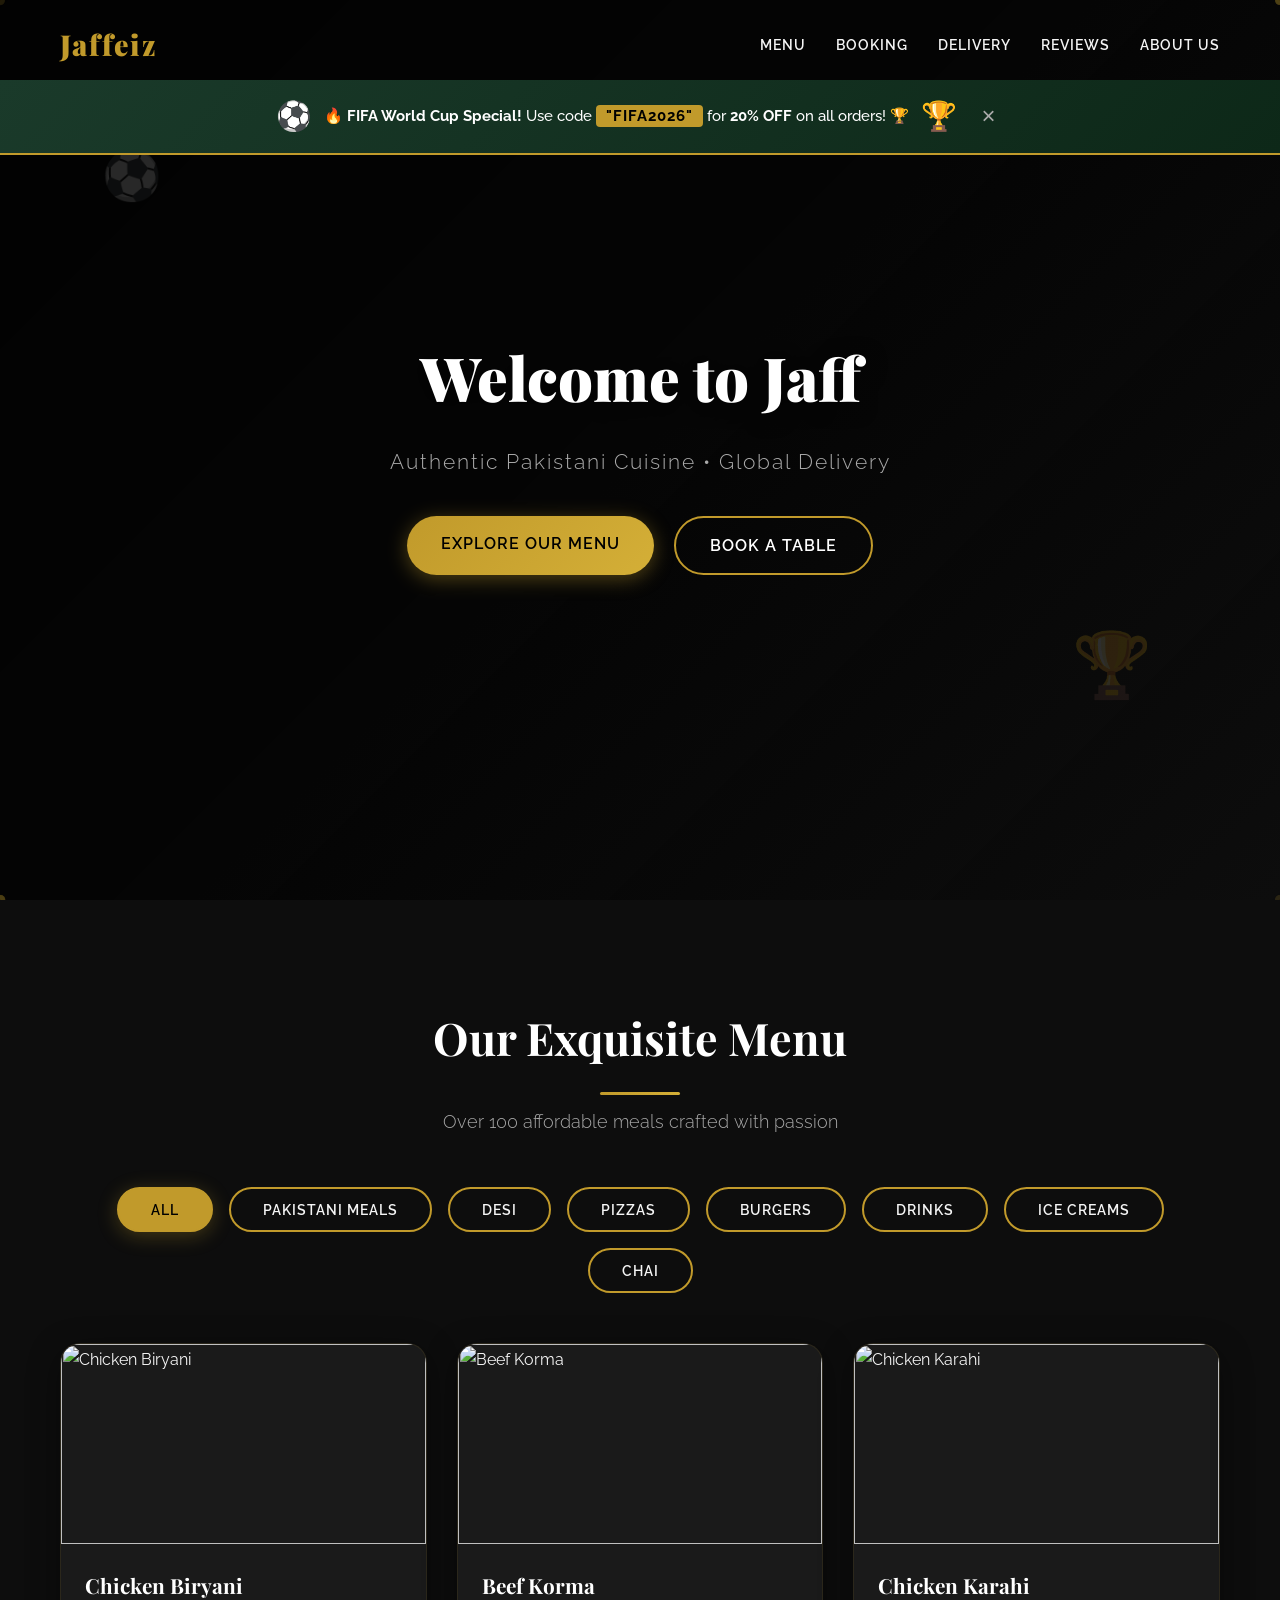
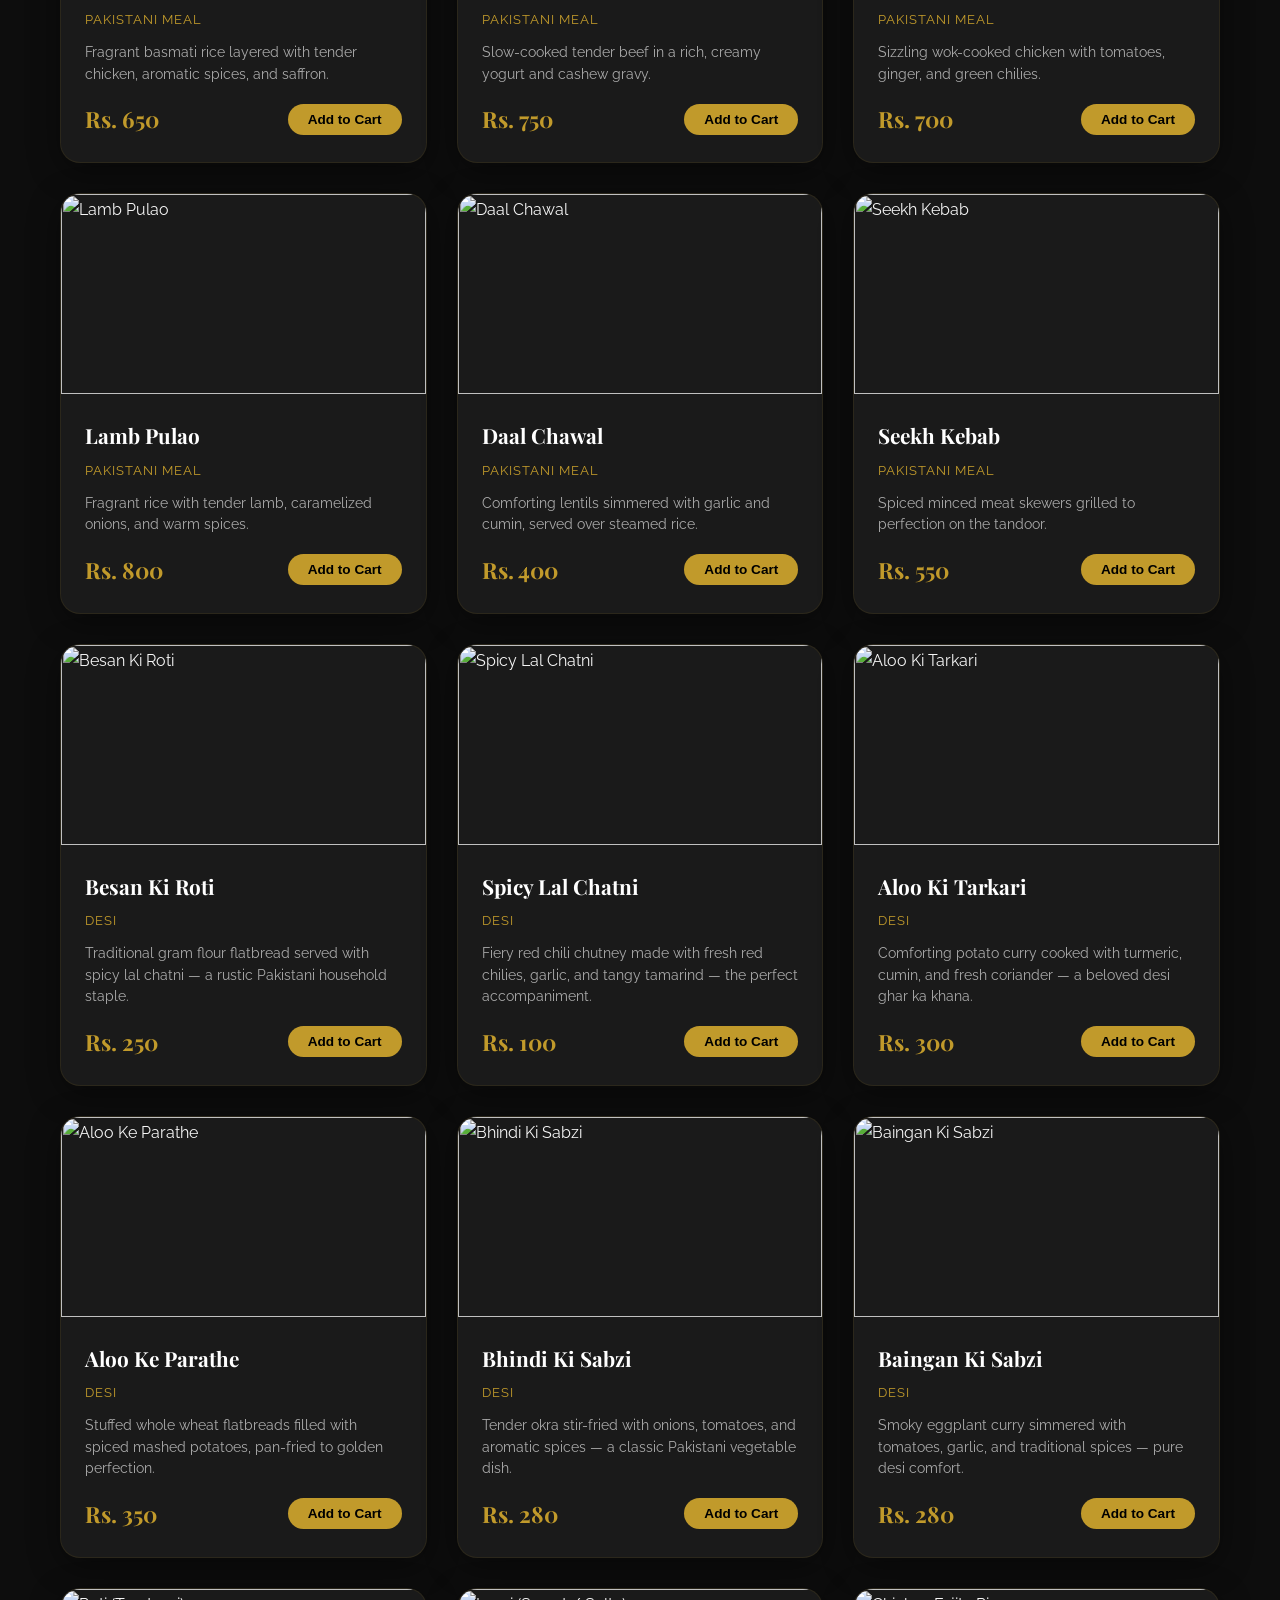
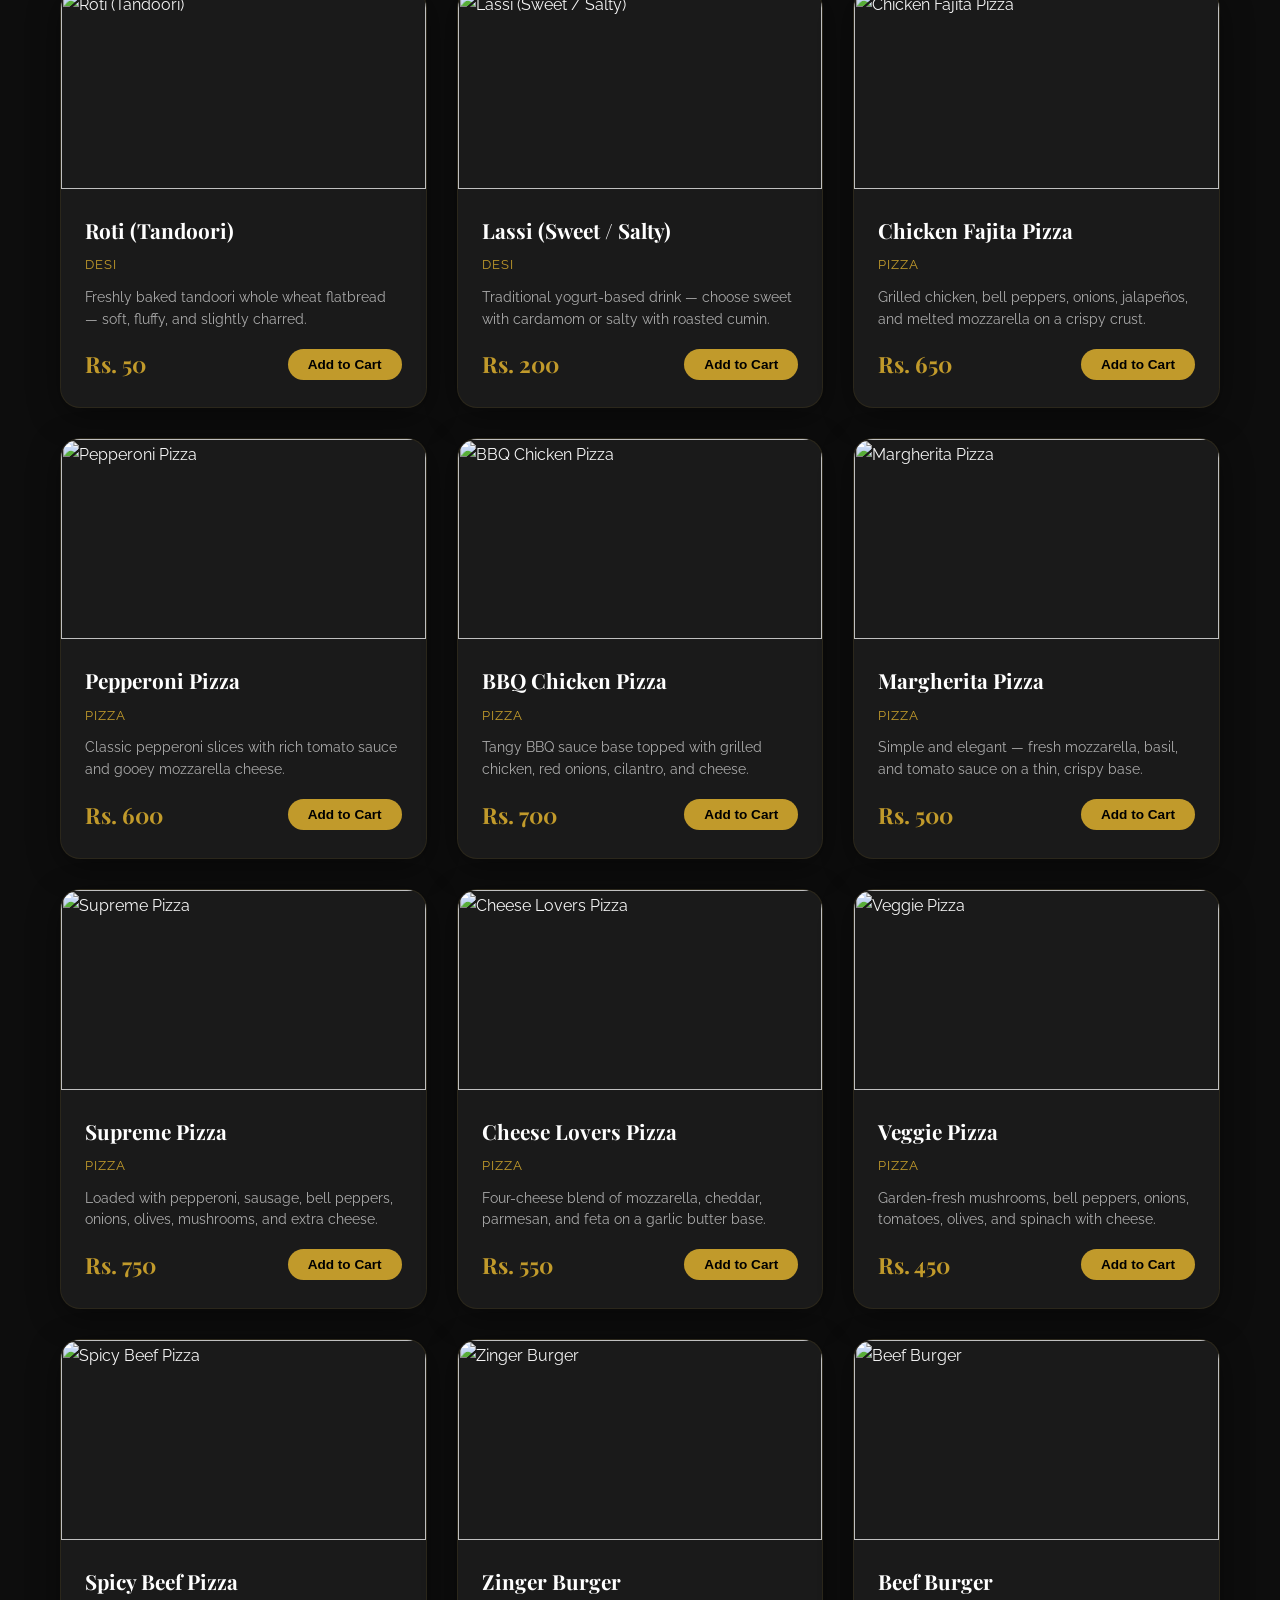
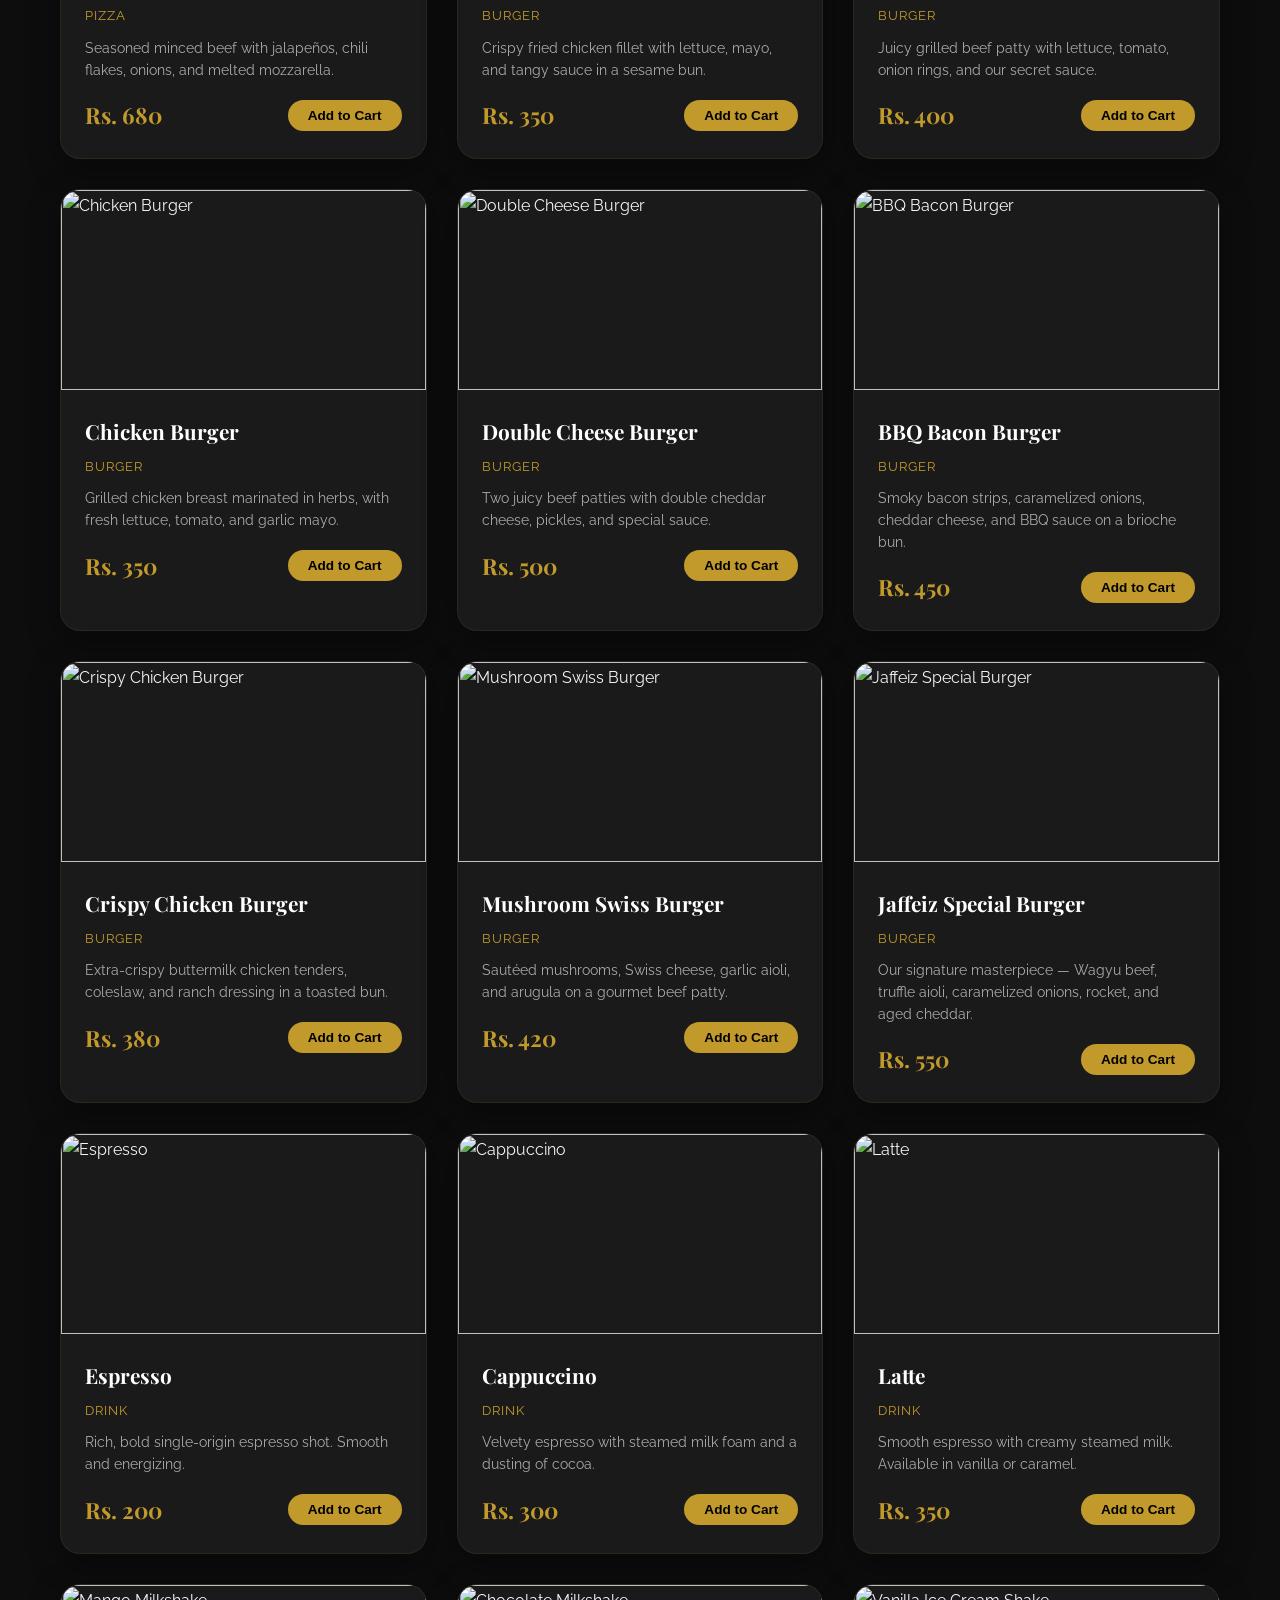
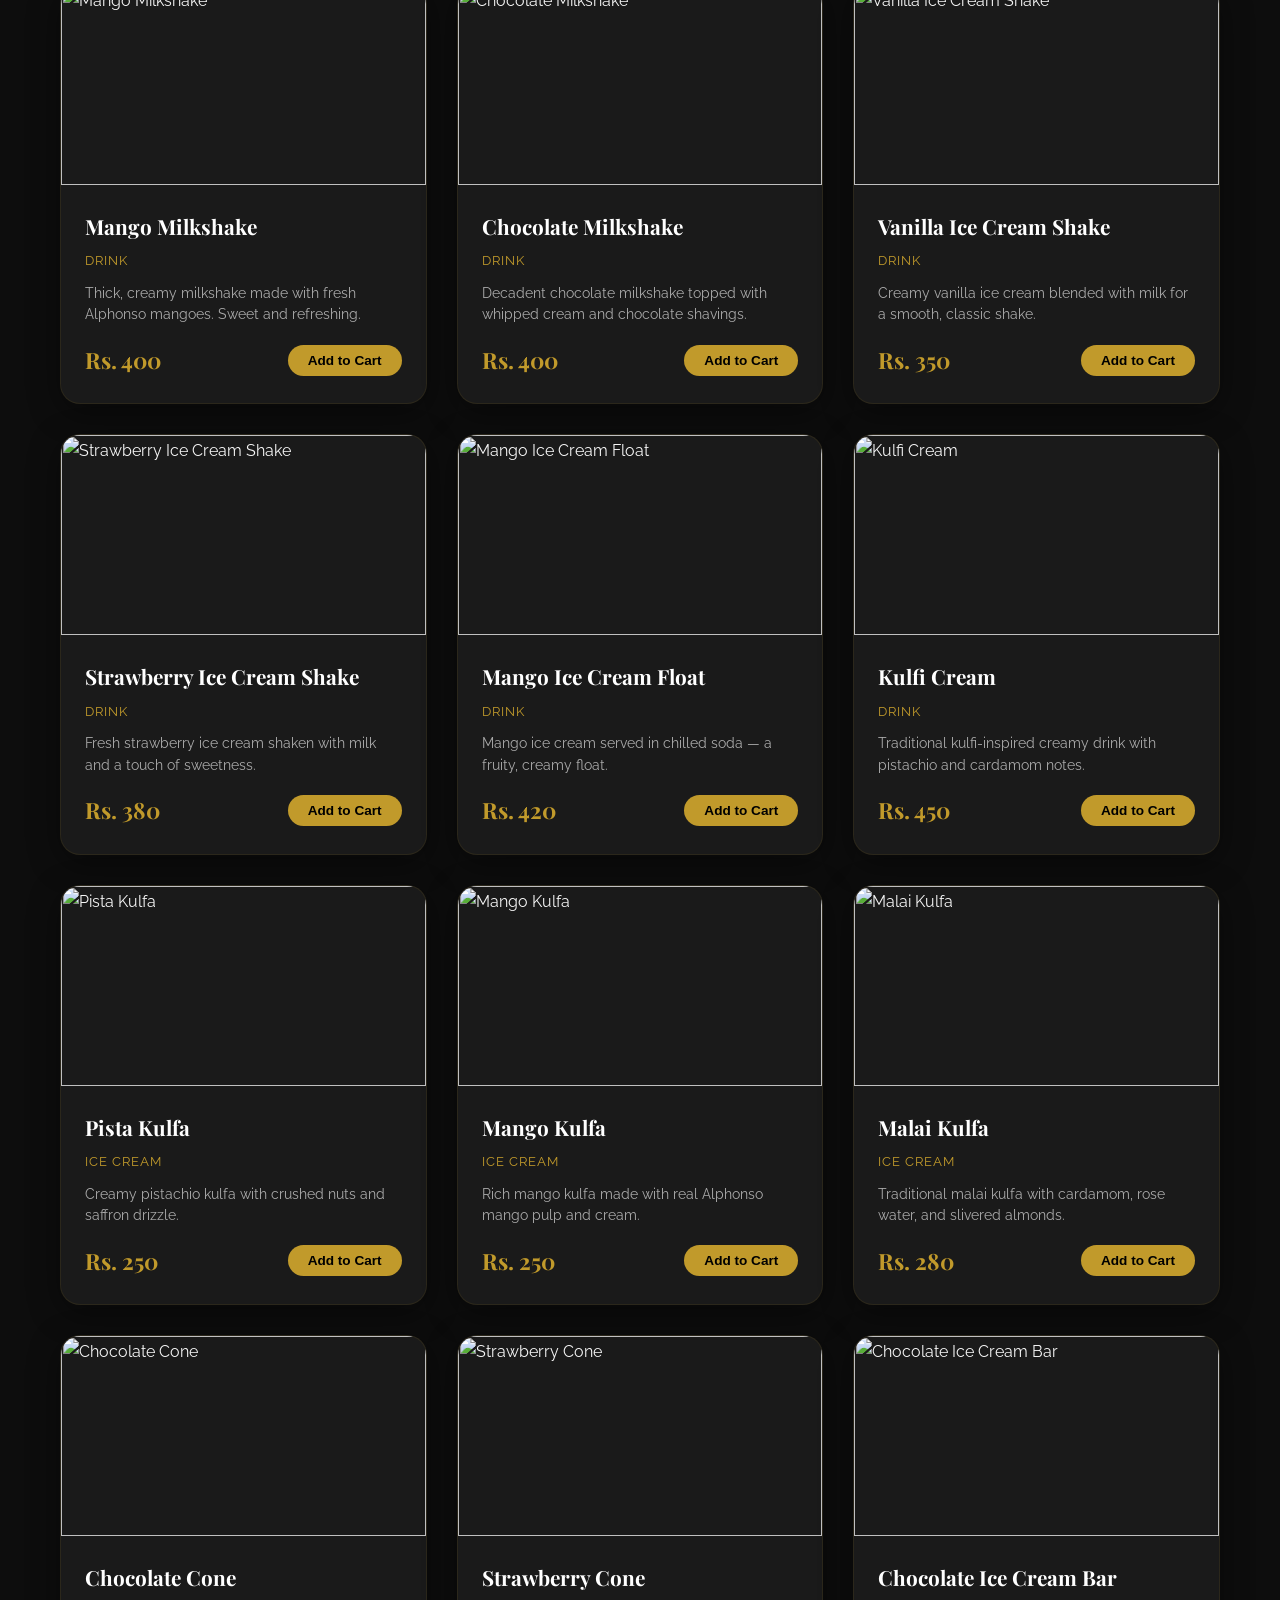
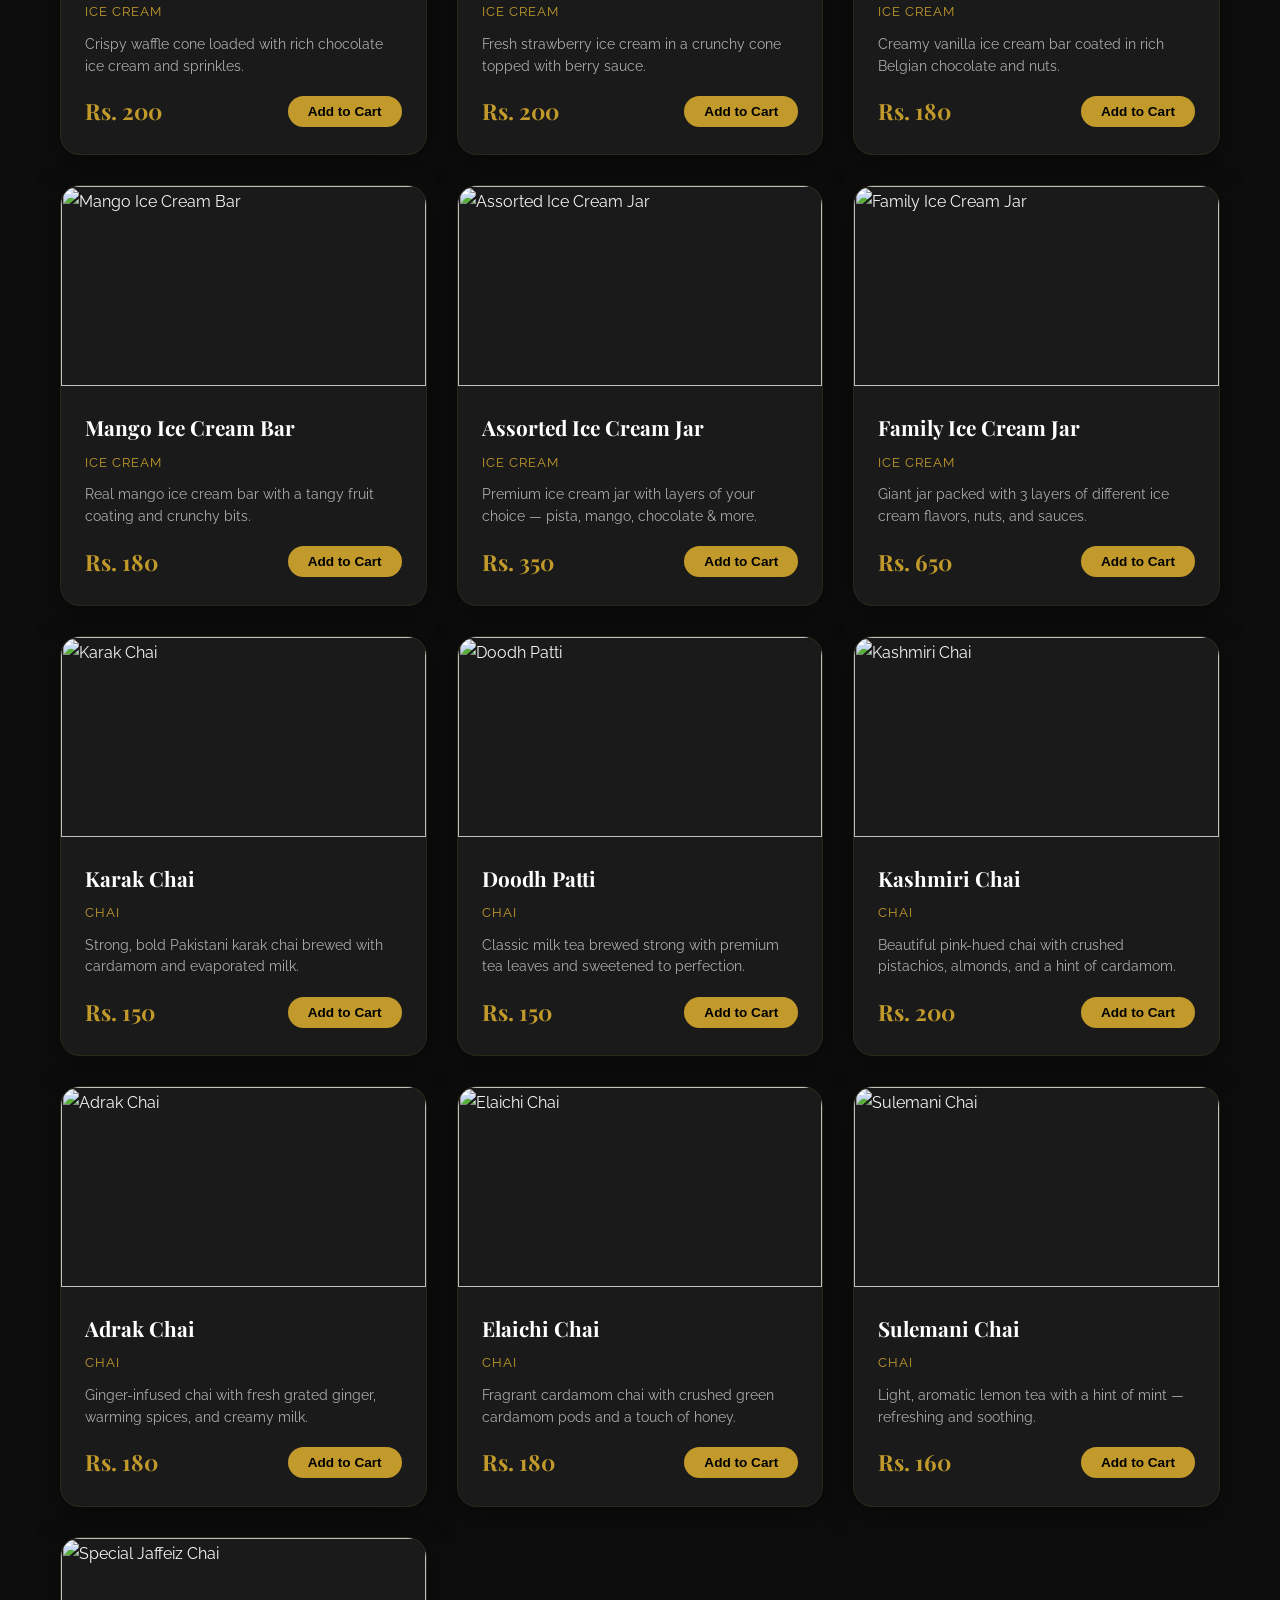
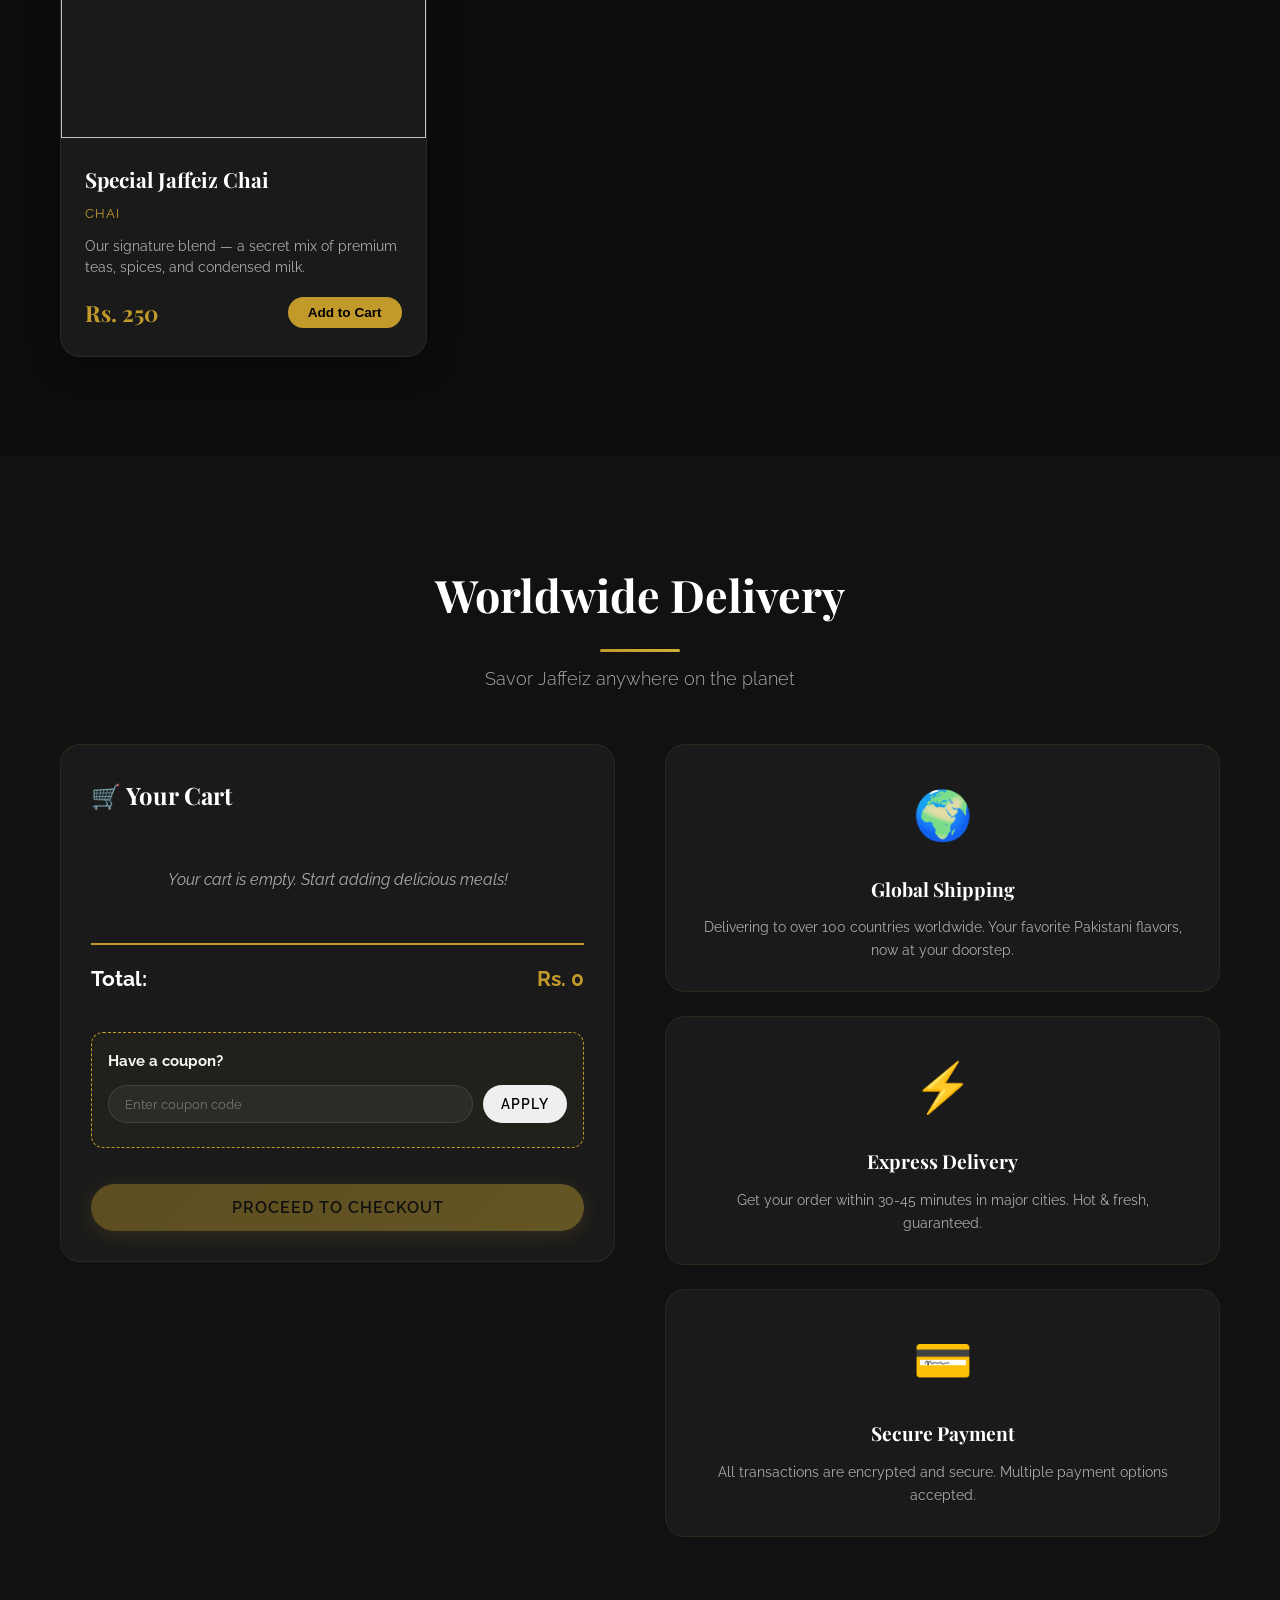
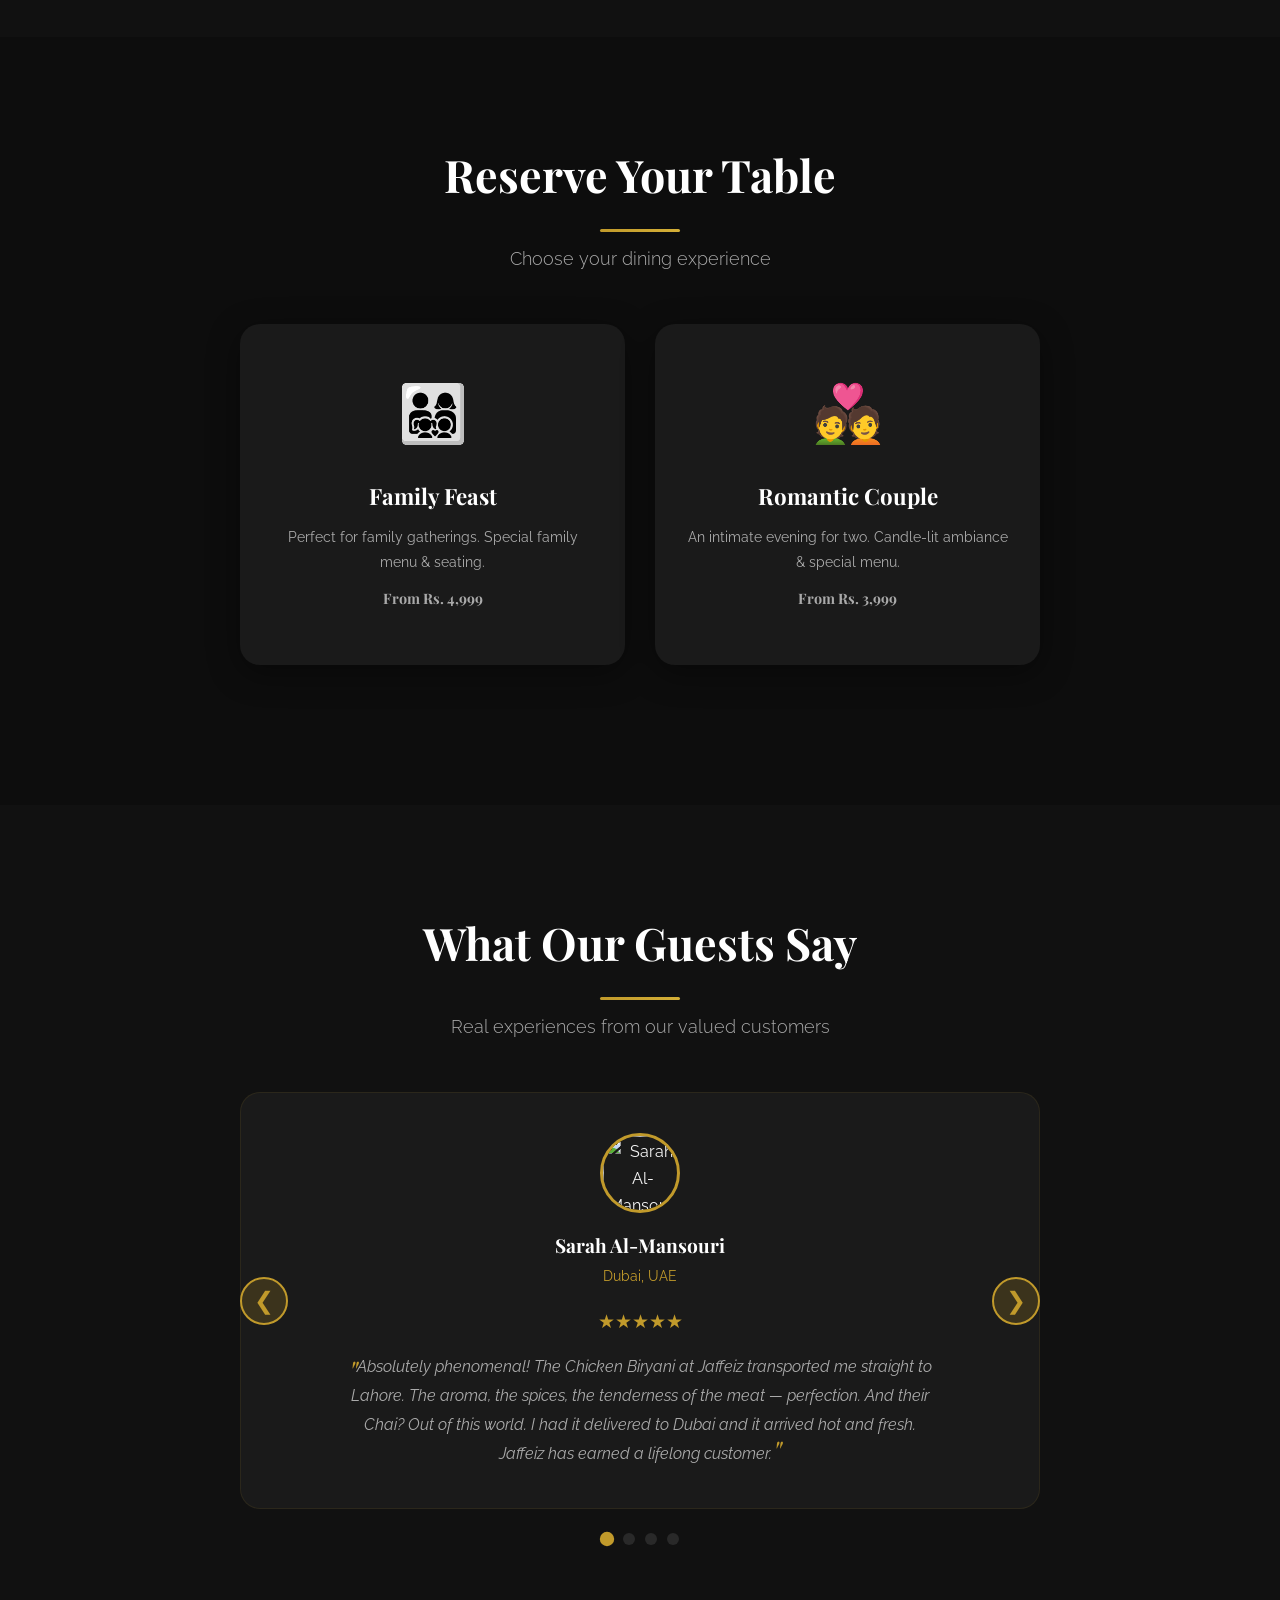
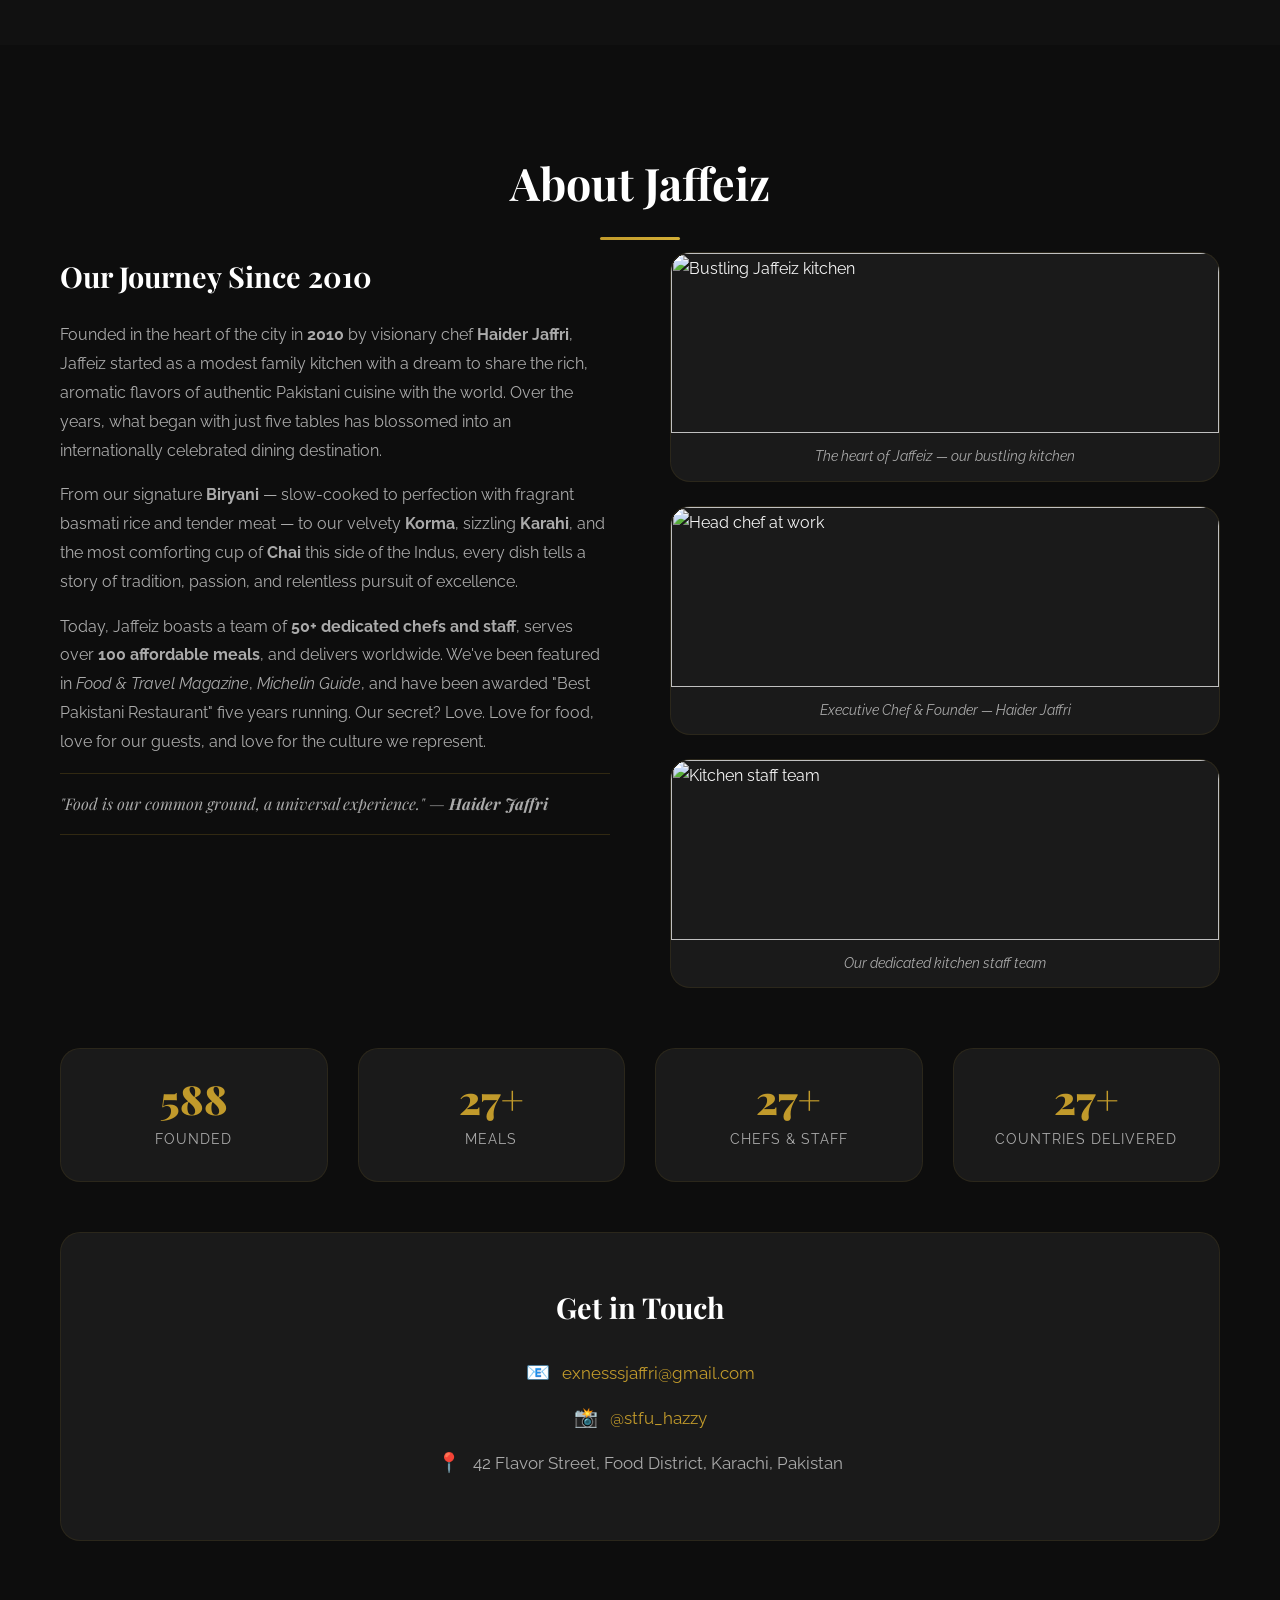
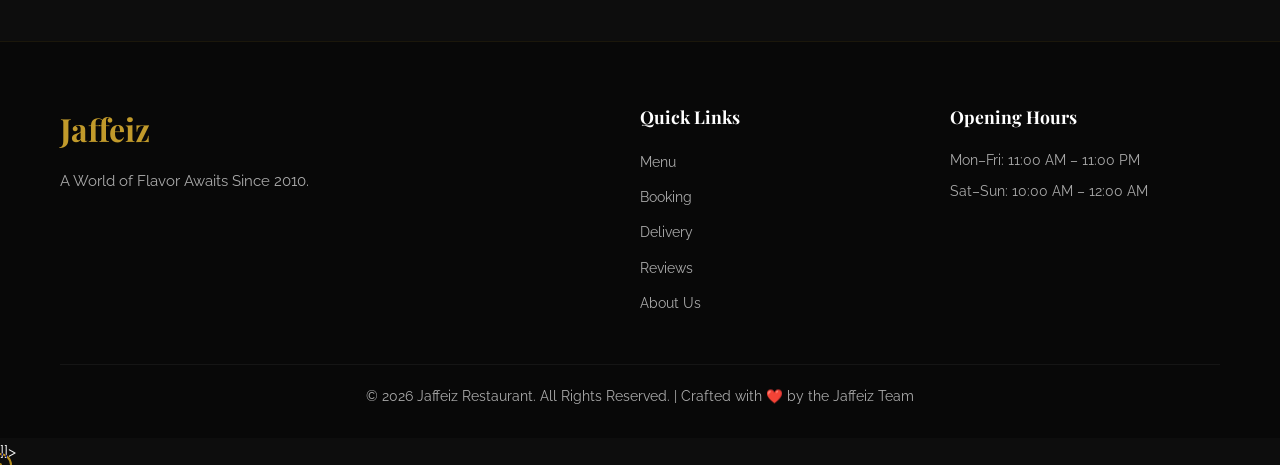
==== commit f5c5875d: "editing" ====
--- a/index.html
+++ b/index.html
@@ -92,6 +92,9 @@
             <div class="filter-buttons fade-in">
                 <button class="filter-btn active" data-filter="all">All</button>
                 <button class="filter-btn" data-filter="pakistani">Pakistani Meals</button>
+                <button class="filter-btn" data-filter="desi">Desi</button>
+                <button class="filter-btn" data-filter="pizza">Pizzas</button>
+                <button class="filter-btn" data-filter="burger">Burgers</button>
                 <button class="filter-btn" data-filter="drinks">Drinks</button>
                 <button class="filter-btn" data-filter="ice-cream">Ice Creams</button>
                 <button class="filter-btn" data-filter="chai">Chai</button>
